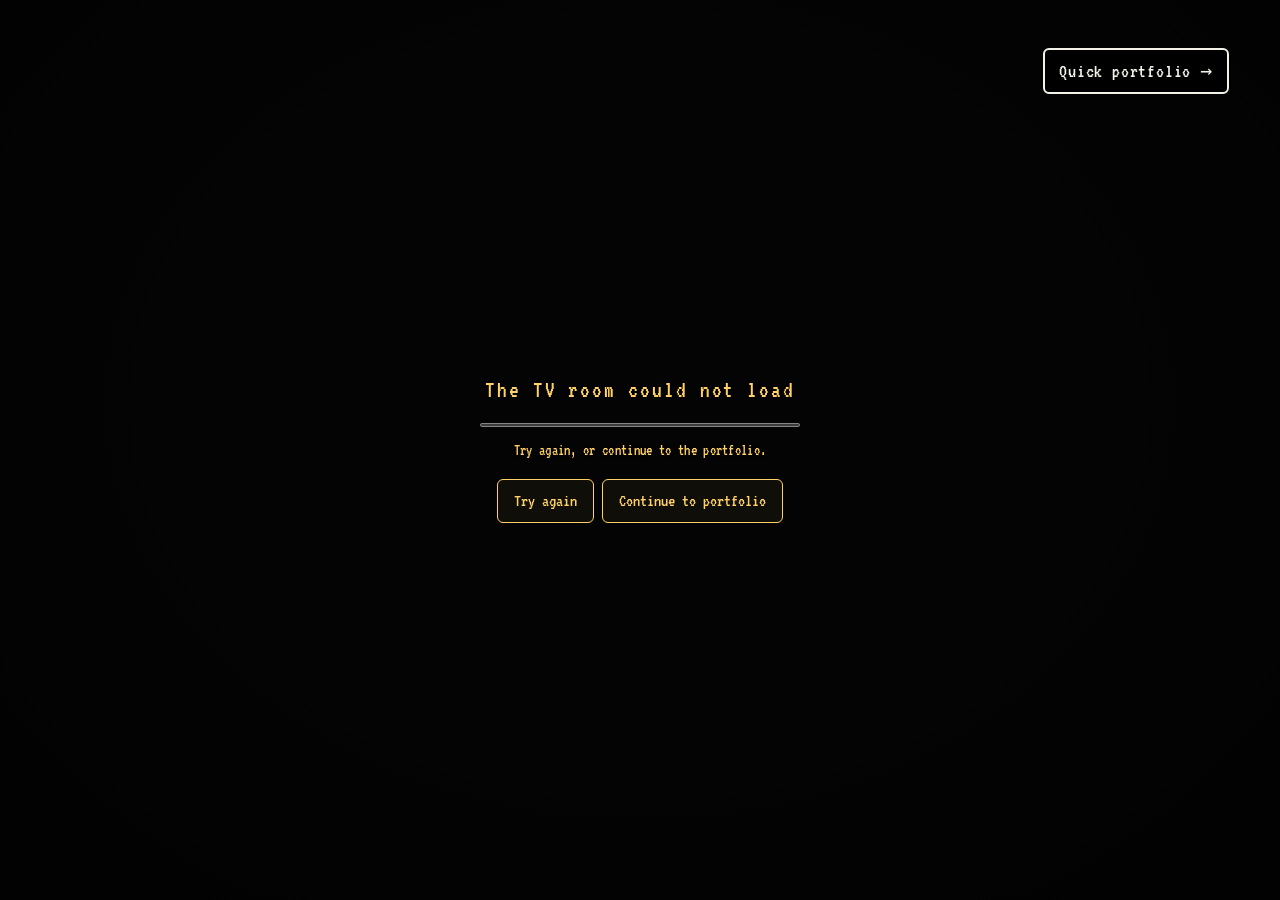
==== index.html @ 4952c3b1 "Add quick one-page portfolio, Schedule Manager AVP and CS Expo award - portfolio.html: a single scro" ====
<!doctype html>
<html lang="en">
<meta charset="utf-8">
<meta name="viewport" content="width=device-width,initial-scale=1,viewport-fit=cover">
<title>Cyrill Cajucom Portfolio</title>
<meta name="description" content="Cyrill Gerard P. Cajucom, an aspiring software and AI engineer and 4th-year BS Computer Science student at FEU Tech. AI agents, computer vision and hardware projects.">
<!-- Link previews. Some sites (LinkedIn, Facebook) only read og:image as a full https:// address, so it names the Vercel domain; change it if the domain changes. -->
<meta property="og:type" content="website">
<meta property="og:title" content="Cyrill Cajucom, aspiring software and AI engineer">
<meta property="og:description" content="Projects, experience, résumé and contact, inside a retro TV.">
<meta property="og:image" content="https://cajucomportfolio.vercel.app/photos/og.jpg">
<meta property="og:image:width" content="1200">
<meta property="og:image:height" content="630">
<meta name="twitter:card" content="summary_large_image">
<link rel="icon" href="data:image/svg+xml,%3Csvg xmlns='http://www.w3.org/2000/svg' viewBox='0 0 32 32'%3E%3Cpath d='M10 3l6 6 6-6' fill='none' stroke='%23000' stroke-width='2' stroke-linecap='round'/%3E%3Crect x='1.5' y='9' width='29' height='20' rx='4' fill='%23ffd23f' stroke='%23000' stroke-width='2'/%3E%3Crect x='4.5' y='12' width='18' height='14' rx='3.5' fill='%233fd0c9' stroke='%23000' stroke-width='1.5'/%3E%3Cpath d='M7 15q2-1.5 5-1.5' fill='none' stroke='%23fff' stroke-width='1.5' stroke-linecap='round' opacity='.8'/%3E%3Ccircle cx='26.5' cy='15' r='1.8'/%3E%3Ccircle cx='26.5' cy='21.5' r='1.8'/%3E%3C/svg%3E">
<meta name="claude:viewport-fit-sides" content="cover">
<link rel="preconnect" href="https://fonts.gstatic.com" crossorigin>
<link rel="stylesheet" href="https://fonts.googleapis.com/css2?family=Anton&family=Cinzel:wght@600;700&family=Kaushan+Script&family=Playfair+Display:ital,wght@0,400;0,500;1,500&family=JetBrains+Mono:wght@500;600&family=Poppins:wght@600;700&family=Righteous&family=Gaegu:wght@400;700&family=Instrument+Sans:wght@400;600&family=Lilita+One&family=VT323&display=swap">
<style>
/* Layout: a real-time 3D room you fly out of, then a full-screen CRT you pan around in. */
:root {
  color-scheme: dark;
  --ink: #0d0d0e;
  --paper: #f4f1e8;
  --yellow: #ffe600;
  --green: #1f8a3a;
  --amber: #ffd166;
  --display: Anton, Impact, "Arial Narrow", sans-serif;
  --body: "Instrument Sans", "Segoe UI", system-ui, sans-serif;
  --mono: VT323, Consolas, monospace;
}
html, body { height: 100%; overflow: hidden; overscroll-behavior: none; -webkit-text-size-adjust: 100%; }
body { margin: 0; background: #050404; color: var(--paper); font-family: var(--body); }
[hidden] { display: none !important; }
:focus-visible { outline: 3px solid var(--yellow); outline-offset: 3px; }
.sr-only { position: absolute; width: 1px; height: 1px; margin: -1px; padding: 0; overflow: hidden; clip-path: inset(50%); white-space: nowrap; border: 0; }

/* ---------- Room. Models and textures are CC0 from Poly Haven. ---------- */
#room { position: fixed; inset: 0; overflow: hidden; background: #050404; }
#room3d { position: absolute; inset: 0; width: 100%; height: 100%; display: block; }
.vignette { position: absolute; inset: 0; pointer-events: none; background: radial-gradient(ellipse at 50% 45%, transparent 45%, rgba(0,0,0,.6) 100%); }
.hint, .loading {
  position: absolute; left: 16px; right: 16px; margin: 0; text-align: center; pointer-events: none;
  font: 400 clamp(18px, 2vw, 24px)/1.15 var(--mono); letter-spacing: .08em; color: var(--amber); text-shadow: 0 1px 3px #000;
}
.hint { bottom: calc(14px + env(safe-area-inset-bottom, 0px)); transition: opacity .4s; }
.loading { top: 50%; }
.loading { left: 50%; right: auto; width: min(320px, calc(100% - 48px)); transform: translate(-50%, -50%); }
.loading p { margin: 0 0 16px; }
.loading progress { display: block; width: 100%; height: 8px; accent-color: var(--amber); }
.loading small { display: block; margin: 12px 0 20px; font-size: 16px; letter-spacing: .02em; }
.loading button { pointer-events: auto; min-height: 44px; padding: 10px 16px; border: 1px solid var(--amber); border-radius: 6px; color: var(--amber); background: #100e09; font: 18px var(--mono); cursor: pointer; }
.loading [data-retry] { margin-right: 8px; }
#room:not(.ready) .hint { opacity: 0; }
#room.ready .loading { display: none; }
.zoom .hint, .zoom #tip { opacity: 0; }
#tip {
  position: fixed; z-index: 3; left: 0; top: 0; padding: 4px 8px; pointer-events: none; background: #000; color: var(--paper);
  font: 400 20px/1 var(--mono); letter-spacing: .04em; border-radius: 3px; white-space: nowrap;
}
/* The TV's controls live on the 3D dials. These real controls appear when reached by keyboard. */
#tv-controls { position: absolute; width: 1px; height: 1px; overflow: hidden; clip-path: inset(50%); }
#tv-controls:focus-within {
  width: auto; height: auto; overflow: visible; clip-path: none; left: 50%; bottom: 52px; transform: translateX(-50%);
  display: flex; flex-wrap: wrap; justify-content: center; gap: 14px; align-items: center; padding: 12px 16px; max-width: calc(100vw - 32px); box-sizing: border-box;
  background: #000; border: 2px solid var(--paper); border-radius: 8px; font: 400 20px/1 var(--mono);
}
#tv-controls button { font: inherit; padding: 8px 12px; color: var(--paper); background: #000; border: 2px solid var(--paper); border-radius: 6px; cursor: pointer; }
#tv-controls label { display: flex; gap: 8px; align-items: center; }

/* ---------- Inside the TV ---------- */
#crt { position: fixed; inset: 0; width: 100%; height: 100%; display: block; visibility: hidden; z-index: 1; touch-action: none; cursor: grab; }
#crt.full { visibility: visible; animation: fade-in .35s both; }
@keyframes fade-in { from { opacity: 0; } }
#ui { position: fixed; inset: 0; z-index: 10; pointer-events: none; }
body:not(.inside) #ui { display: none; }
#ui button, #ui a { pointer-events: auto; } /* the project links too, not just buttons */
.sticker { position: absolute; padding: 0; background: none; border: 0; cursor: pointer; filter: drop-shadow(0 6px 8px rgba(0,0,0,.6)); transition: transform .18s; }
.sticker svg { display: block; width: 100%; height: auto; }
#btn-about:hover { animation: wobble .5s ease-in-out; }
@keyframes wobble { 20% { transform: rotate(-11deg) scale(1.08); } 45% { transform: rotate(9deg) scale(1.08); } 70% { transform: rotate(-5deg) scale(1.04); } 100% { transform: none; } }
#btn-talk { transform: rotate(-13deg); }
#btn-talk:hover, #btn-talk:focus-visible { transform: rotate(-9deg) scale(1.04); }
#btn-talk svg { overflow: visible; }
.face-b { opacity: 0; }
#btn-about { width: clamp(64px, 7vw, 104px); left: calc(clamp(14px, 4vw, 64px) + env(safe-area-inset-left, 0px)); top: calc(clamp(14px, 4vw, 48px) + env(safe-area-inset-top, 0px)); }
#btn-talk { width: clamp(132px, 17vw, 260px); right: calc(clamp(8px, 3vw, 56px) + env(safe-area-inset-right, 0px)); bottom: calc(clamp(8px, 3vw, 40px) + env(safe-area-inset-bottom, 0px)); }
#back {
  position: absolute; top: calc(clamp(16px, 4vw, 48px) + env(safe-area-inset-top, 0px)); right: calc(clamp(16px, 4vw, 64px) + env(safe-area-inset-right, 0px));
  background: #000; color: var(--paper); border: 2px solid var(--paper); border-radius: 6px; padding: 11px 14px;
  font: 400 22px/1 var(--mono); letter-spacing: .04em; cursor: pointer;
}
#back:hover { background: var(--paper); color: #000; }
#skip-tour { position: absolute; z-index: 2; top: calc(clamp(16px, 4vw, 48px) + env(safe-area-inset-top, 0px)); right: calc(clamp(16px, 4vw, 64px) + env(safe-area-inset-right, 0px)); background: #000; color: var(--paper); border: 2px solid var(--paper); border-radius: 6px; padding: 11px 14px; font: 400 20px/1 var(--mono); letter-spacing: .04em; text-decoration: none; } #skip-tour:hover, #skip-tour:focus-visible { background: var(--paper); color: #000; } body.inside #skip-tour { display: none; } /* to portfolio.html, the one-page version */
#links { position: absolute; left: calc(clamp(16px, 4vw, 64px) + env(safe-area-inset-left, 0px)); top: calc(clamp(16px, 4vw, 48px) + env(safe-area-inset-top, 0px)); display: flex; flex-wrap: wrap; gap: 8px; max-width: calc(100% - 220px); }
#links[hidden] { display: none; }
#links a { background: rgba(27,60,99,.85); color: #f4ecd8; border: 1.5px solid #f4ecd8; border-radius: 99px; padding: 11px 18px; min-height: 44px; box-sizing: border-box; font: 400 16px/1.2 Righteous, "Segoe UI", sans-serif; white-space: nowrap; text-decoration: none; box-shadow: 0 0 18px rgba(63,193,176,.35); } /* in the Projects box's colours */
#links a:hover { background: #3fc1b0; color: #14284b; }
@media (max-width: 600px) { #links { max-width: calc(100% - 186px); gap: 6px; } #links a { padding: 11px 9px; font-size: 16px; } }
dialog .socials { display: flex; flex-wrap: wrap; gap: 8px; max-width: none; }
@media (max-width: 600px), (max-height: 480px) { #back { min-height: 44px; padding: 7px 11px; font-size: 18px; } } /* still a full finger target, but no bigger than the cards around it */
@media (max-height: 480px) { #back { top: calc(10px + env(safe-area-inset-top, 0px)); } } /* clears the top card on a sideways phone */
* { -webkit-tap-highlight-color: transparent; }
canvas { -webkit-touch-callout: none; -webkit-user-select: none; user-select: none; } /* a long press must not offer to save the picture */
.sticker, #back, #room3d { touch-action: manipulation; }

dialog {
  width: min(600px, calc(100vw - 32px)); max-height: calc(100dvh - 32px); box-sizing: border-box; padding: clamp(20px, 4vw, 32px); overflow: hidden auto;
  background: #14284b radial-gradient(circle at 85% 8%, #27527a, transparent 62%); color: #f4ecd8;
  border: 2px solid #f4ecd8; border-radius: 18px; box-shadow: 0 0 0 5px #14284b, 0 0 0 6px rgba(244,236,216,.55), 0 18px 60px rgba(5,12,30,.7);
}
dialog::backdrop { background: rgba(6,12,28,.8); }
#zoom { position: fixed; inset: 0; margin: auto; width: fit-content; height: fit-content; max-width: none; max-height: none; padding: 0; overflow: visible; background: none; border: 0; box-shadow: none; text-align: center; cursor: zoom-out; outline: none; } /* centred on the screen */
#zoom:focus, #zoom:focus-visible { outline: none; }
#zoom::backdrop { background: rgba(6,10,24,.86); backdrop-filter: blur(6px); }
#zoom img { display: block; max-width: min(92vw, 1400px); max-height: 82vh; border-radius: 14px; border: 3px solid #f4ecd8; box-shadow: 0 0 0 6px rgba(20,40,75,.6), 0 24px 70px rgba(0,0,0,.7); animation: zoom-in .38s cubic-bezier(.2,.9,.25,1.15) both; transform-origin: var(--from, 50% 50%); }
#zoom p { margin: 14px auto 0; max-width: none; font: 400 18px/1.3 Righteous, "Segoe UI", sans-serif; color: #f4ecd8; }
#zoom p:empty { display: none; }
#about p.credits, body:not(.in-works) #about p.credits { margin: 18px 0 0; font-size: 12px; opacity: .7; }
#zoom video { display: none; max-width: min(92vw, 1400px); max-height: 82vh; border-radius: 14px; border: 3px solid #f4ecd8; background: #000; box-shadow: 0 0 0 6px rgba(20,40,75,.6), 0 24px 70px rgba(0,0,0,.7); }
#zoom.film video { display: block; } #zoom.film img { display: none; }
#zoom img, #zoom video { margin-inline: auto; } /* blocks ignore text-align */
#zoom .zoom-count { display: block; margin-top: 6px; font: 400 15px/1 Righteous, "Segoe UI", sans-serif; color: rgba(244,236,216,.6); }
#zoom .zoom-nav { display: none; }
#zoom.many .zoom-nav { display: grid; place-items: center; position: fixed; top: 50%; width: 52px; height: 52px; margin-top: -26px; padding: 0 0 4px; border: 2px solid #f4ecd8; border-radius: 50%; background: rgba(20,40,75,.85); color: #f4ecd8; font: 400 34px/1 Righteous, "Segoe UI", sans-serif; cursor: pointer; }
#zoom.many .zoom-nav:hover { background: #f4ecd8; color: #14284b; }
#zoom.many .prev { left: max(10px, 2vw); } #zoom.many .next { right: max(10px, 2vw); }
@keyframes zoom-in { from { transform: scale(.25); opacity: 0; } }
dialog .tape { margin: 0 0 16px; font: 400 clamp(38px, 7vw, 56px)/1.1 "Kaushan Script", Righteous, cursive; color: #ff8a5c; text-shadow: 2px 3px 0 #0b1730; transform: rotate(-1.5deg); transform-origin: left center; overflow-wrap: anywhere; }
dialog p { margin: 0 0 14px; max-width: 58ch; font: 600 15px/1.6 Poppins, "Segoe UI", sans-serif; color: #f4ecd8; }
dialog .address { font: 400 clamp(19px, 4.6vw, 26px)/1.2 Righteous, "Segoe UI", sans-serif; user-select: all; overflow-wrap: anywhere; color: #3fc1b0; }
dialog .topics { display: flex; flex-wrap: wrap; gap: 8px; margin: 0 0 6px; padding: 0; list-style: none; }
dialog .topics li { padding: 5px 13px; border-radius: 99px; background: #3fc1b0; color: #0b2e2a; font: 400 14px/1.2 Righteous, "Segoe UI", sans-serif; }
.keys { display: grid; grid-template-columns: repeat(auto-fit, minmax(170px, 1fr)); gap: 14px 22px; margin: 20px 0 0; }
.no-keys .keys { display: none; }
.keys div { min-width: 0; }
.keys dt { font: 400 17px/1.15 Righteous, "Segoe UI", sans-serif; color: #3fc1b0; }
.keys dd { margin: 3px 0 0; font: 600 13px/1.4 Poppins, "Segoe UI", sans-serif; color: #f4ecd8; }
dialog .row { display: flex; flex-wrap: wrap; gap: 10px; margin-top: 22px; }
dialog button, dialog .socials a { display: inline-flex; align-items: center; min-height: 44px; box-sizing: border-box; padding: 9px 18px; border: 1.5px solid #f4ecd8; border-radius: 99px; background: #1b3c63; color: #f4ecd8; font: 400 15px/1 Righteous, "Segoe UI", sans-serif; text-decoration: none; cursor: pointer; }
dialog button:hover, dialog .socials a:hover { background: #27527a; }
dialog button:not(.ghost) { background: #3fc1b0; color: #14284b; }
dialog button:not(.ghost):hover { background: #62d8c8; }
dialog :focus-visible { outline-color: #ff8a5c; }
body:not(.in-works) dialog:not(#zoom):not(#guide):not(#leave):not(#phone-reader):not(#phone-jump) { background: #0d0d0e; color: var(--paper); border: 2px solid var(--paper); border-radius: 8px; box-shadow: 6px 7px 0 rgba(0,0,0,.6), 0 18px 60px rgba(0,0,0,.7); }
body:not(.in-works) dialog:not(#zoom):not(#guide):not(#leave):not(#phone-reader):not(#phone-jump)::backdrop { background: rgba(0,0,0,.72); }
body:not(.in-works) dialog .tape { display: inline-block; margin: 4px 0 18px; padding: 6px 16px 8px; font: 400 clamp(26px, 5vw, 40px)/1.05 var(--lettering, "Lilita One"), Impact, sans-serif; text-transform: uppercase; color: #000; text-shadow: none; background: var(--yellow); border: 3px solid #000; border-radius: 8px; box-shadow: 4px 5px 0 rgba(0,0,0,.6); transform: rotate(-2deg); }
body:not(.in-works) dialog:not(#zoom):not(#leave):not(#phone-reader):not(#phone-jump) p { font: 500 15px/1.6 var(--body); color: var(--paper); }
body:not(.in-works) dialog .address { font: 400 clamp(24px, 5vw, 32px)/1.1 var(--mono); color: var(--yellow); letter-spacing: .02em; }
body:not(.in-works) dialog .topics li { background: var(--yellow); color: #000; font: 400 19px/1 var(--mono); border-radius: 4px; padding: 5px 10px; }
body:not(.in-works) .keys dt { font: 400 21px/1 var(--mono); color: var(--yellow); }
body:not(.in-works) .keys dd { font: 500 13px/1.45 var(--body); color: var(--paper); }
body:not(.in-works) dialog:not(#guide):not(#zoom):not(#leave):not(#phone-reader):not(#phone-jump) button, body:not(.in-works) dialog .socials a { border: 2px solid var(--paper); border-radius: 6px; background: #000; color: var(--paper); font: 400 20px/1 var(--mono); letter-spacing: .03em; }
body:not(.in-works) dialog:not(#guide):not(#zoom):not(#leave):not(#phone-reader):not(#phone-jump) button:hover, body:not(.in-works) dialog .socials a:hover { background: var(--paper); color: #000; }
body:not(.in-works) dialog:not(#guide):not(#zoom):not(#leave):not(#phone-reader):not(#phone-jump) button:not(.ghost) { background: var(--yellow); border-color: var(--yellow); color: #000; }
body:not(.in-works) dialog:not(#guide):not(#zoom):not(#leave):not(#phone-reader):not(#phone-jump) button:not(.ghost):hover { background: #fff36b; }
body:not(.in-works) dialog :focus-visible { outline-color: var(--yellow); }

@media (prefers-reduced-motion: reduce) {
  *, *::before, *::after { animation: none !important; transition: none !important; }
}
@media (pointer: coarse) and (max-width: 900px), (max-width: 600px) {
  #back { top: calc(10px + env(safe-area-inset-top, 0px)); right: calc(12px + env(safe-area-inset-right, 0px)); max-width: calc(100vw - 124px); min-height: 44px; }
  #links { max-width: calc(100% - 40px); }
}
</style>

<div id="room">
  <h1 class="sr-only">Cyrill Cajucom, portfolio</h1>
  <a id="skip-tour" href="portfolio.html">Quick portfolio →</a>
  <canvas id="room3d" aria-hidden="true"></canvas>
  <div class="vignette"></div>
  <div class="loading" role="status" aria-live="polite">
    <p id="load-title">Warming up the tube...</p>
    <progress id="load-progress" max="100" value="0" aria-label="Loading the TV room"></progress>
    <small id="load-detail">Getting the room ready · 0%</small>
    <button type="button" data-retry hidden>Try again</button><button id="load-skip" type="button" disabled>Continue to portfolio</button>
  </div>
  <p class="hint">Click the screen to go inside. The dials work too.</p>
  <div id="tv-controls">
    <button id="screen" type="button">Go inside the TV</button>
    <button id="power" type="button" aria-pressed="true">Power</button>
    <label>Volume <input id="vol" type="range" min="0" max="100" value="60"></label>
    <label>Channel <input id="chan" type="range" min="1" max="4" step="1" value="1"></label>
  </div>
  <div id="tip" hidden></div>
</div>
<canvas id="crt" aria-hidden="true"></canvas>

<div id="ui">
  <button id="btn-about" class="sticker" type="button" aria-label="Help and about">
    <svg viewBox="0 0 120 92" aria-hidden="true">
      <defs><g id="lemon-shape"><ellipse cx="60" cy="46" rx="33" ry="27"/><rect x="19" y="38" width="82" height="16" rx="8"/></g></defs>
      <use href="#lemon-shape" fill="#ffe600" stroke="#ffe600" stroke-width="24"/>
      <use href="#lemon-shape" fill="#000" stroke="#000" stroke-width="8"/>
      <use href="#lemon-shape" fill="#ffe600"/>
      <text x="60" y="61" text-anchor="middle" font-family="Lilita One, Impact, sans-serif" font-size="38" fill="#000" transform="rotate(10 60 46)">?</text>
    </svg>
  </button>
  <button id="btn-talk" class="sticker" type="button" aria-label="Open to work. Say hello">
    <svg viewBox="0 0 300 200" aria-hidden="true">
      <defs>
        <polygon id="sticker-shape" points="150,36 270,100 150,164 30,100" stroke-linejoin="round"/>
        <clipPath id="sticker-body"><polygon id="sticker-body-area"/></clipPath>
        <clipPath id="sticker-flap"><polygon id="sticker-flap-area"/></clipPath>
        <linearGradient id="sticker-back" gradientUnits="userSpaceOnUse">
          <stop offset="0" stop-color="#9c9c95"/><stop offset=".3" stop-color="#ffffff"/><stop offset=".75" stop-color="#ecece6"/><stop offset="1" stop-color="#c9c9c2"/>
        </linearGradient>
      </defs>
      <g clip-path="url(#sticker-body)">
        <use href="#sticker-shape" fill="#1f8a3a" stroke="#1f8a3a" stroke-width="34"/>
        <use href="#sticker-shape" fill="none" stroke="#ffe600" stroke-width="15"/>
        <use href="#sticker-shape" fill="#1f8a3a" stroke="#1f8a3a" stroke-width="9"/>
        <g class="face-a" text-anchor="middle" fill="#ffe600">
          <text x="150" y="92" font-family="Lilita One, Impact, sans-serif" font-size="36">OPEN</text>
          <text x="150" y="124" font-family="Lilita One, Impact, sans-serif" font-size="36">TO WORK</text>
          <text x="150" y="145" font-family="Instrument Sans, Segoe UI, sans-serif" font-weight="600" font-size="14">Let's talk</text>
        </g>
        <g class="face-b" text-anchor="middle" fill="#ffe600">
          <text x="162" y="92" font-family="Lilita One, Impact, sans-serif" font-size="36">SAY</text>
          <text x="162" y="124" font-family="Lilita One, Impact, sans-serif" font-size="36">HELLO</text>
          <text x="160" y="143" font-family="Instrument Sans, Segoe UI, sans-serif" font-weight="600" font-size="13">Contact me</text>
        </g>
      </g>
      <g style="filter: drop-shadow(3px 5px 4px rgba(0,0,0,.55))">
        <g id="sticker-fold">
          <g clip-path="url(#sticker-flap)"><use href="#sticker-shape" fill="url(#sticker-back)" stroke="url(#sticker-back)" stroke-width="34"/></g>
        </g>
      </g>
    </svg>
  </button>
  <button id="back" type="button">&#9167; Back to room</button>
  <div id="links" hidden></div>
  <nav class="sr-only" aria-label="Projects" id="project-nav"></nav>
  <div class="sr-only" id="live" aria-live="polite"></div>
</div>

<dialog id="zoom" aria-label="Picture"><img alt=""><video controls playsinline preload="none"></video><p></p><span class="zoom-count"></span><button class="zoom-nav prev" type="button" aria-label="Previous picture">‹</button><button class="zoom-nav next" type="button" aria-label="Next picture">›</button></dialog>
<dialog id="about" aria-labelledby="about-title">
  <h2 id="about-title" class="tape">Cyrill Gerard P. Cajucom</h2>
  <p>Aspiring software and AI engineer from San Miguel, Bulacan, now based in Manila. I build my own tools solo, from orchestrating AI coding agents to computer vision on the desk. On my thesis, Wake&amp;Brake, I was the project manager and main researcher, and wrote the Arduino alert code. I'm a 4th-year BS Computer Science student at FEU Tech, specializing in software engineering, and I'm looking for a 520-hour or 1,040-hour internship.</p>
  <ul class="topics" aria-label="What I work with"><li>AI</li><li>Orchestration</li><li>Computer Vision</li><li>Full-stack</li><li>Hardware</li></ul>
  <dl class="keys">
    <div><dt>Click</dt><dd>Look closer, click again to open</dd></div>
    <div><dt>Wheel</dt><dd>Zoom in on the screen nearest your mouse</dd></div>
    <div><dt>Mouse</dt><dd>Look around the room</dd></div>
    <div><dt>Drag</dt><dd>Tug the board</dd></div>
    <div><dt>Arrows</dt><dd>Step to the next screen or story</dd></div>
    <div><dt>Enter or space</dt><dd>Look closer, then open</dd></div>
    <div><dt>Esc</dt><dd>Back</dd></div>
    <div><dt>Home</dt><dd>Back to the whole board</dd></div>
    <div><dt>R</dt><dd>Random project</dd></div>
    <div><dt>?</dt><dd>This page</dd></div>
  </dl>
  <p class="credits">Voice-overs in the project demos made with ElevenLabs.</p>
  <div class="row"><button type="button" data-close>Close</button></div>
</dialog>
<dialog id="contact" aria-labelledby="contact-title">
  <h2 id="contact-title" class="tape">Say hello</h2>
  <p>Open to work, and looking for a 520-hour or 1,040-hour internship.</p>
  <p class="address" id="address">cyrillgerardc@gmail.com</p>
  <p class="socials"><a href="https://www.linkedin.com/in/cyrillcajucom/" target="_blank" rel="noopener">LinkedIn</a><a href="https://github.com/cyrillcajucom" target="_blank" rel="noopener">GitHub</a><a href="https://www.facebook.com/cyrillgerardcajucom10" target="_blank" rel="noopener">Facebook</a><a href="https://discord.com/users/700210477288128593" target="_blank" rel="noopener">Discord</a><a href="https://mail.google.com/mail/?view=cm&amp;fs=1&amp;to=cyrillgerardc@gmail.com" target="_blank" rel="noopener">Gmail</a></p>
  <div class="row"><button type="button" id="copy">Copy address</button><button type="button" class="ghost" data-close>Close</button></div>
</dialog>
<dialog id="leave" data-look="resume" aria-labelledby="leave-title">
  <h2 id="leave-title">Leave the résumé?</h2>
  <p id="leave-text"></p>
  <div class="row"><button type="button" class="ghost" data-close>Stay here</button><button type="button" id="leave-go">Take me there</button></div>
</dialog>

<script src="vendor/three-r147/three.min.js"></script>
<script src="vendor/three-r147/GLTFLoader.js"></script>
<script src="vendor/three-r147/RoomEnvironment.js"></script>
<script src="vendor/three-r147/BufferGeometryUtils.js"></script>
<script>
const $ = s => document.querySelector(s);
const reduced = matchMedia('(prefers-reduced-motion: reduce)').matches;
const DIVE_MS = reduced ? 0 : 1800;
const DISPLAY = 'Anton, Impact, sans-serif', LETTERING = '"Lilita One", Impact, sans-serif', BODY = '"Instrument Sans", "Segoe UI", sans-serif', MONO = 'VT323, Consolas, monospace';
const COARSE = matchMedia('(pointer: coarse)').matches;
const room = $('#room'), crt = $('#crt'), tip = $('#tip');
const vol = $('#vol'), chan = $('#chan'), powerBtn = $('#power'), backBtn = $('#back'), live = $('#live'), linksBox = $('#links');

/* ---------- Placeholder project art. Swap each draw() for a real image later. ---------- */
const text = (g, s, x, y, size, font = DISPLAY, color = '#fff', align = 'center') => {
  g.font = `${size}px ${font}`; g.fillStyle = color; g.textAlign = align; g.textBaseline = 'middle'; g.fillText(s, x, y);
};
const box = (g, x, y, w, h, r, color) => { g.fillStyle = color; g.beginPath(); g.roundRect(x, y, w, h, r); g.fill(); };
const circle = (g, x, y, r, color) => { g.fillStyle = color; g.beginPath(); g.arc(x, y, r, 0, 7); g.fill(); };
function phone(g, x, y, w, h, bg, fg) {
  box(g, x, y, w, h, w * .12, bg);
  box(g, x + w * .12, y + h * .08, w * .4, h * .04, 3, fg);
  for (let i = 0; i < 5; i++) { box(g, x + w * .12, y + h * (.2 + i * .15), w * .76, h * .1, 4, fg); }
}
/* ---------- Pixel-art cards: each one is painted on a tiny grid, then blown up with hard edges ---------- */
const BAYER = [0, 8, 2, 10, 12, 4, 14, 6, 3, 11, 1, 9, 15, 7, 13, 5]; // 4x4 ordered dither, for gradients made of whole pixels
function pixelPainter(x) {
  const p = {
    px(a, b, c) { x.fillStyle = c; x.fillRect(a, b, 1, 1); },
    rect(a, b, w, h, c) { x.fillStyle = c; x.fillRect(a, b, w, h); },
    fill(test, c, x0 = 0, y0 = 0, x1 = x.canvas.width, y1 = x.canvas.height) { x.fillStyle = c; for (let b = Math.max(0, y0); b < y1; b++) for (let a = Math.max(0, x0); a < x1; a++) if (test(a + .5, b + .5)) x.fillRect(a, b, 1, 1); },
    disc(cx, cy, r, c) { p.fill((a, b) => (a - cx) ** 2 + (b - cy) ** 2 <= r * r, c, Math.floor(cx - r), Math.floor(cy - r), Math.ceil(cx + r), Math.ceil(cy + r)); },
    oval(cx, cy, rx, ry, c) { p.fill((a, b) => ((a - cx) / rx) ** 2 + ((b - cy) / ry) ** 2 <= 1, c, Math.floor(cx - rx), Math.floor(cy - ry), Math.ceil(cx + rx), Math.ceil(cy + ry)); },
    line(a0, b0, a1, b1, c, t = 1) { const n = Math.max(Math.abs(a1 - a0), Math.abs(b1 - b0)) * 2 || 1; for (let i = 0; i <= n; i++) p.rect(Math.round(a0 + (a1 - a0) * i / n - (t - 1) / 2), Math.round(b0 + (b1 - b0) * i / n - (t - 1) / 2), t, t, c); },
    bands(colors, y0, y1, x0 = 0, x1 = x.canvas.width) { // top-to-bottom gradient through colors, dithered
      for (let b = y0; b < y1; b++) {
        const t = (b - y0) / Math.max(1, y1 - y0 - 1) * (colors.length - 1), i = Math.min(colors.length - 2, Math.floor(t)), f = t - i;
        for (let a = x0; a < x1; a++) p.px(a, b, BAYER[(b % 4) * 4 + a % 4] / 16 < f ? colors[i + 1] : colors[i]);
      }
    },
    glow(cx, cy, r, c, strength = .6) { p.fill((a, b) => { const d = Math.hypot(a - cx, b - cy) / r; return d < 1 && BAYER[(Math.floor(b) % 4) * 4 + Math.floor(a) % 4] / 16 < (1 - d) * strength; }, c, Math.floor(cx - r), Math.floor(cy - r), Math.ceil(cx + r), Math.ceil(cy + r)); }, // dithered light
    capsule(a0, b0, a1, b1, r, c) { // a rounded limb from one point to another, at any angle
      const dx = a1 - a0, dy = b1 - b0, l2 = dx * dx + dy * dy || 1;
      p.fill((a, b) => { const t = Math.max(0, Math.min(1, ((a - a0) * dx + (b - b0) * dy) / l2)); return (a - a0 - t * dx) ** 2 + (b - b0 - t * dy) ** 2 <= r * r; }, c, Math.floor(Math.min(a0, a1) - r), Math.floor(Math.min(b0, b1) - r), Math.ceil(Math.max(a0, a1) + r), Math.ceil(Math.max(b0, b1) + r));
    },
    // Shapes drawn twice: grown by a pixel in the outline colour, then filled. parts: ['r', x, y, w, h], ['d', cx, cy, r], ['o', cx, cy, rx, ry] or ['c', x0, y0, x1, y1, r].
    shape(parts, c, outline) {
      const draw = (grow, col) => parts.forEach(([k, a, b, w, h, r]) => k === 'r' ? p.rect(a - grow, b - grow, w + grow * 2, h + grow * 2, col) : k === 'd' ? p.disc(a, b, w + grow, col) : k === 'o' ? p.oval(a, b, w + grow, h + grow, col) : p.capsule(a, b, w, h, r + grow, col));
      if (outline) draw(1, outline); draw(0, c);
    },
    poly(pts, c) { // any flat shape, by its corners
      const xs = pts.map(q => q[0]), ys = pts.map(q => q[1]);
      p.fill((a, b) => { let inside = false; for (let i = 0, j = pts.length - 1; i < pts.length; j = i++) { const [xi, yi] = pts[i], [xj, yj] = pts[j]; if ((yi > b) !== (yj > b) && a < (xj - xi) * (b - yi) / (yj - yi) + xi) inside = !inside; } return inside; }, c, Math.floor(Math.min(...xs)), Math.floor(Math.min(...ys)), Math.ceil(Math.max(...xs)), Math.ceil(Math.max(...ys)));
    },
    sprite(rows, pal, a, b) { rows.forEach((row, j) => [...row].forEach((ch, i) => { if (pal[ch]) p.px(a + i, b + j, pal[ch]); })); },
    twinkle(a, b, c, big) { p.px(a, b, '#fffbe6'); for (const [dx, dy] of [[1, 0], [-1, 0], [0, 1], [0, -1]]) p.px(a + dx, b + dy, c); if (big) for (const [dx, dy] of [[2, 0], [-2, 0], [0, 2], [0, -2]]) p.px(a + dx, b + dy, c); },
  };
  return p;
}
const pixelCard = (gw, gh, title, paint, words) => {
  let pic = null;
  return (g, w, h) => {
    if (!pic) { pic = document.createElement('canvas'); pic.width = gw; pic.height = gh; paint(pixelPainter(pic.getContext('2d')), gw, gh); }
    g.imageSmoothingEnabled = false; g.drawImage(pic, 0, 0, w, h); g.imageSmoothingEnabled = true;
    if (title) pixelWords(g, title, w * .05, h * .93, Math.min(h * .24, w * .92 / (title.length * .5)), w / gw, 'left');
    if (words) words(g, w, h, w / gw);
  };
};
// The tube's pixel font with a dark outline and a drop shadow, both sized from the letters so small words stay sharp.
function pixelWords(g, s, x, y, size, u, align = 'center', ink = '#ffe600', dark = '#140a24') {
  const d = Math.max(1.5, size / 15);
  g.font = `${size}px ${MONO}`; g.textAlign = align; g.textBaseline = 'alphabetic'; g.fillStyle = dark;
  for (const [dx, dy] of [[-1, 0], [1, 0], [0, -1], [0, 1], [2, 2], [1, 2], [2, 1]]) g.fillText(s, x + dx * d, y + dy * d);
  g.fillStyle = ink; g.fillText(s, x, y);
}
// The middle card: Cyrill's pixel picture of the résumé's hold screen (landscape), set into the tall card on its own sky, the name above.
const posterCard = (src, words) => {
  const pic = new Image();
  pic.onload = () => { hero.bmp = hero.bigBmp = null; dirty = true; };
  pic.src = src;
  return (g, w, h) => {
    const sky = g.createLinearGradient(0, 0, 0, h); sky.addColorStop(0, '#b9cddb'); sky.addColorStop(.45, '#cfe0ea'); sky.addColorStop(1, '#e2eff3');
    g.fillStyle = sky; g.fillRect(0, 0, w, h);
    if (pic.naturalWidth) {
      const ph = w * pic.naturalHeight / pic.naturalWidth, y = h - ph - h * .04;
      g.drawImage(pic, 0, y, w, ph);
      const fade = g.createLinearGradient(0, y, 0, y + ph * .22); fade.addColorStop(0, '#c6d8e4'); fade.addColorStop(1, 'rgba(198,216,228,0)'); g.fillStyle = fade; g.fillRect(0, y, w, ph * .22); // its top melts into the sky above
      const foot = g.createLinearGradient(0, y + ph * .85, 0, y + ph); foot.addColorStop(0, 'rgba(226,239,243,0)'); foot.addColorStop(1, '#e2eff3'); g.fillStyle = foot; g.fillRect(0, y + ph * .85, w, h - y - ph * .85);
    }
    words(g, w, h);
  };
};
// Lumpy pixel cloud: a shade layer one pixel down, the body, then a lit rim on top.
const pixelCloud = (p, lumps, body, shade, lit) => {
  for (const [x, y, r] of lumps) p.disc(x, y + 1.2, r, shade);
  for (const [x, y, r] of lumps) p.disc(x, y, r, body);
  for (const [x, y, r] of lumps) p.disc(x - r * .25, y - r * .3, r * .55, lit);
};
// Where the closed book sits on its card: U runs across the cover from the spine, V down it from the top, T is its thickness.
const BOOK = { O: [10, 24], L: 32, D: 24, T: 6, U: [1, -.5], V: [1, .5] };
const bookAt = (du, dv, up) => [BOOK.O[0] + BOOK.U[0] * du + BOOK.V[0] * dv, BOOK.O[1] + BOOK.U[1] * du + BOOK.V[1] * dv - up];
const pixelArt = {
  works(p, w, h) { // a door in the sky at sunset, standing on the clouds
    const cx = 52.5;
    p.bands(['#1d0c45', '#3d1463', '#7a1f6e', '#c03a6a', '#ef6a56', '#ffa85c'], 0, h);
    for (const [x, y] of [[5, 4], [23, 3], [34, 8], [72, 9], [79, 3], [9, 17], [80, 20]]) p.px(x, y, '#fff2c0');
    p.twinkle(16, 10, '#ffe08a', true); p.twinkle(68, 5, '#ffe08a');
    p.disc(cx, 24, 17, '#ff9b5e'); p.disc(cx, 24, 14, '#ffc874'); p.disc(cx, 24, 11, '#ffe2a0'); // the sun behind it
    pixelCloud(p, [[6, 38, 5], [13, 36, 6], [21, 39, 4], [74, 39, 5], [80, 37, 6]], '#f6b6c4', '#c7708d', '#ffe3e8'); // far clouds
    const arch = (hw, top, c) => { const spring = top + hw * 1.1; p.fill((a, b) => b < 45 && b >= top && Math.abs(a - cx) <= hw && (b >= spring || ((a - cx) / hw) ** 2 + ((b - spring) / (hw * 1.1)) ** 2 <= 1), c); };
    arch(11, 9, '#2b145c'); arch(10, 10, '#e9b54a'); arch(8.6, 11.5, '#6a4bd0'); arch(7.4, 12.8, '#e9b54a'); arch(6.4, 14, '#fff1c4'); arch(5.6, 14.8, '#3a2391');
    p.rect(cx - .5, 16, 1, 29, '#22125e'); // where the leaves meet
    p.twinkle(cx - .5, 27, '#ffd463', true); p.px(cx - 3.5, 33, '#ffd463'); p.px(cx + 2.5, 33, '#ffd463'); // star and studs
    p.rect(cx - .5, 4, 1, 4, '#e9b54a'); p.px(cx - .5, 3, '#fff1c4'); // the spire
    p.rect(cx - 13.5, 45, 27, 2, '#e9b54a'); p.rect(cx - 15.5, 47, 31, 2, '#c58a2c'); p.rect(cx - 17.5, 49, 35, 1, '#8a5a24'); // steps
    pixelCloud(p, [[4, 54, 7], [14, 52, 6], [25, 55, 6], [38, 54, 5], [50, 55, 6], [62, 52, 7], [74, 54, 6], [84, 52, 6]], '#fff1f3', '#e49ab0', '#ffffff'); // the cloud bank it stands on
  },
  field(p, w, h) { // Hoshi riding a bike across a notebook page
    p.rect(0, 0, w, h, '#f4efe0');
    for (let y = 5; y < h; y += 5) p.rect(0, y, w, 1, '#b4c8ea'); // ruled lines
    p.rect(9, 0, 1, h, '#ee8f95'); // margin
    p.shape([['d', 74, 9, 5]], '#ffd23f', '#3a2b1a'); p.px(72, 8, '#3a2b1a'); p.px(76, 8, '#3a2b1a'); p.rect(73, 11, 3, 1, '#3a2b1a'); // a sun with a face
    p.shape([['d', 24, 10, 4], ['d', 30, 8, 5], ['d', 36, 10, 4], ['r', 22, 10, 16, 4]], '#ffffff', '#5a5a66'); p.px(28, 10, '#5a5a66'); p.px(32, 10, '#5a5a66'); // a cloud, smiling
    p.fill((a, b) => b > 34 + Math.sin(a / 9) * 2.2, '#7cc85a', 0, 28); p.fill((a, b) => b > 34 + Math.sin(a / 9) * 2.2 && b < 36 + Math.sin(a / 9) * 2.2, '#a9e27e', 0, 28); // the hill
    p.rect(0, 45, w, 3, '#e3a079'); for (let x = 2; x < w; x += 6) p.rect(x, 45, 1, 3, '#c97d5a'); // brick path
    for (const x of [14, 30, 60]) { p.px(x, 38, '#ff6f91'); p.px(x - 1, 39, '#ff6f91'); p.px(x + 1, 39, '#ff6f91'); p.px(x, 40, '#ff6f91'); p.px(x, 39, '#ffd23f'); p.rect(x, 41, 1, 3, '#3f8a3a'); } // flowers
    // The bike: two wheels, a blue frame, a basket.
    const back = [52, 39], front = [72, 39], line = '#2a2633';
    for (const [x, y] of [back, front]) { p.disc(x, y, 6, line); p.disc(x, y, 4.8, '#f4efe0'); p.disc(x, y, 1, line); p.line(x - 4, y, x + 4, y, '#b9b5c4'); p.line(x, y - 4, x, y + 4, '#b9b5c4'); }
    p.line(52, 39, 60, 39, '#3d6ee0', 2); p.line(60, 39, 69, 31, '#3d6ee0', 2); p.line(57, 31, 69, 31, '#3d6ee0', 2); p.line(57, 31, 52, 39, '#3d6ee0', 2); p.line(69, 31, 72, 39, '#3d6ee0', 2);
    p.line(69, 31, 70, 27, line); p.rect(68, 26, 4, 1, line); p.rect(55, 29, 5, 1, line); // handlebar, seat
    p.shape([['r', 71, 27, 7, 5]], '#c9894a', '#5a3a1e'); p.rect(72, 29, 5, 1, '#a86f38'); // basket
    // Hoshi: an orange round cat, stripes, big eyes, paws on the bars.
    const fur = '#f7a93b', dark = '#5a3216';
    p.shape([['o', 59, 24, 7, 6]], fur, dark); p.oval(60, 26, 4, 3.4, '#ffe3a8'); // body and belly
    p.line(53, 25, 48, 21, dark, 3); p.line(48, 21, 47, 16, dark, 3); p.line(53, 25, 48, 21, fur); p.line(48, 21, 47, 16, fur); // tail, curling up from the body
    const ear = (x, flip) => { p.fill((a, b) => b >= 11 && b <= 18 && Math.abs(a - x) <= (b - 11) * .62 + .5, dark); p.fill((a, b) => b >= 13 && b <= 18 && Math.abs(a - x) <= (b - 13) * .5, fur); p.px(x - .5, 16, '#ffb0a0'); };
    ear(61.5); ear(70.5);
    p.shape([['o', 66, 21, 7, 6]], fur, dark); // head, wider than tall like a flat-faced cat
    for (const x of [64, 66, 68]) p.rect(x, 15, 1, 2, '#d97f22'); p.rect(53, 21, 3, 1, '#d97f22'); p.rect(53, 24, 3, 1, '#d97f22'); // stripes
    for (const x of [61, 68]) { p.rect(x, 20, 4, 3, '#2a160a'); p.rect(x + 1, 21, 2, 1, '#f0a020'); p.px(x + 1, 20, '#ffffff'); p.rect(x, 18, 4, 1, dark); } // eyes, with a flat grumpy brow
    p.rect(65, 24, 2, 1, '#ff8fa0'); p.px(64, 25, dark); p.px(67, 25, dark); // nose and mouth
    p.shape([['r', 64, 27, 6, 2]], fur, dark); p.shape([['r', 55, 28, 3, 3]], fur, dark); // arm to the bars, foot on the pedal
    p.rect(40, 40, 7, 1, '#b4c8ea'); p.rect(42, 37, 5, 1, '#b4c8ea'); // speed lines
  },
  tome(p, w, h) { // the Experiences book itself, closed on a wooden table: maroon leather, a double gold border, a star in a ring, brass corners
    for (let y = 0; y < h; y++) p.rect(0, y, w, 1, ['#7a4a2a', '#83522f', '#76462a'][Math.floor(y / 8) % 3]); // planks
    for (let y = 7; y < h; y += 8) p.rect(0, y, w, 1, '#4a2a16');
    for (const [x, y, n] of [[6, 3, 7], [64, 2, 5], [72, 19, 8], [4, 21, 5], [76, 28, 4], [10, 35, 6], [70, 42, 7], [30, 51, 6], [66, 52, 4]]) p.rect(x, y, n, 1, '#9a6a42'); // grain
    const { O, L, D, T } = BOOK, at = bookAt;
    p.poly([at(0, 0, 0), at(0, L, 0), at(D, L, 0), at(D, 0, 0)].map(([x, y]) => [x + 3, y + 2]), '#5a341c'); // shadow on the table
    // The visible sides: the rounded spine along the front, the page ends at the right.
    p.poly([at(0, 0, 0), at(0, L, 0), at(0, L, T), at(0, 0, T)], '#2a1210'); p.poly([at(0, .6, .8), at(0, L - .6, .8), at(0, L - .6, T - .3), at(0, .6, T - .3)], '#5a2620');
    p.line(...at(0, .6, T - 1.4), ...at(0, L - .6, T - 1.4), '#7a3a30'); // light along the spine's curve
    for (const v of [4, 9, L - 9, L - 4]) p.line(...at(0, v, 1), ...at(0, v, T - .5), '#d9b25a'); // gold bands
    p.poly([at(0, L, 0), at(D, L, 0), at(D, L, T), at(0, L, T)], '#2a1210'); p.poly([at(1.2, L, 1), at(D - .8, L, 1), at(D - .8, L, T - 1), at(1.2, L, T - 1)], '#efe4c8');
    for (let k = 2; k < T - 1; k += 1.5) p.line(...at(1.2, L, k), ...at(D - .8, L, k), '#d8c8a2'); // page edges
    // The cover, painted in its own flat coordinates (du across from the spine, dv down from the top).
    p.poly([at(-.9, -.9, T), at(-.9, L + .9, T), at(D + .9, L + .9, T), at(D + .9, -.9, T)], '#2a1210');
    const det = BOOK.U[0] * BOOK.V[1] - BOOK.U[1] * BOOK.V[0];
    const cover = (test, c) => p.fill((a, b) => { const x = a - O[0], y = b - O[1] + T, du = (x * BOOK.V[1] - y * BOOK.V[0]) / det, dv = (BOOK.U[0] * y - BOOK.U[1] * x) / det; return du >= 0 && du <= D && dv >= 0 && dv <= L && test(du, dv); }, c, 0, 0, w, h);
    cover(() => true, '#552520');
    let seed = 11; const rnd = () => (seed = (seed * 16807) % 2147483647) / 2147483647, spots = Array.from({ length: 70 }, () => [rnd() * D, rnd() * L, rnd() > .5]);
    for (const [u, v, light] of spots) cover((du, dv) => Math.abs(du - u) < .9 && Math.abs(dv - v) < .9, light ? '#61302a' : '#4a1f1b'); // worn leather
    const band = (inset, width) => (du, dv) => { const e = Math.min(du, dv, D - du, L - dv); return e >= inset && e < inset + width; };
    cover(band(1.3, 1.6), '#d9b25a'); cover(band(4, 1.1), '#c9a04a'); // double gold border
    const cu = D / 2, cv = L * .58;
    cover((du, dv) => { const r = Math.hypot(du - cu, dv - cv); return r >= 4.8 && r < 6.4; }, '#d9b25a'); // the ring
    cover((du, dv) => { const r = Math.hypot(du - cu, dv - cv), t = Math.atan2(dv - cv, du - cu), c = Math.abs(Math.cos(4 * t)); return r < 4.4 * (.34 + .66 * c ** 2); }, '#e9c46a'); // eight-pointed star
    cover((du, dv) => Math.hypot(du - cu, dv - cv) < 1.1, '#552520');
    for (const [u, v] of [[D, L], [D, 0]]) cover((du, dv) => Math.abs(du - u) < 2.4 && Math.abs(dv - v) < 2.4 && Math.abs(du - u) + Math.abs(dv - v) < 3.6, '#c99a40'); // brass corners
    p.poly([at(1, L - .5, 1), at(3, L - .5, 1), at(3, L + 5, -4), at(2, L + 4, -3.4), at(1, L + 5, -4)], '#d8262a'); // ribbon hanging out the bottom
    p.twinkle(70, 8, '#ffe08a'); p.twinkle(8, 10, '#ffe08a', true); // a little magic about it
  },
};
const COPY = 'Placeholder case study. Replace this with the problem, what you did, and what changed because of it.';
// focus says where to look when a photo is cropped to fit: 0 is its top, 1 its bottom.
const photoStory = (name, src, focus = .5) => {
  const pic = new Image();
  pic.onload = () => { stories.bmp = stories.bigBmp = null; STORIES.forEach(n => { n.bmp = null; }); dirty = true; };
  pic.src = src;
  return { name, draw(g, w, h) {
    g.fillStyle = '#14284b'; g.fillRect(0, 0, w, h);
    if (!pic.naturalWidth) return;
    const k = Math.max(w / pic.naturalWidth, h / pic.naturalHeight), dw = pic.naturalWidth * k, dh = pic.naturalHeight * k;
    g.drawImage(pic, (w - dw) / 2, (h - dh) * focus, dw, dh);
  } };
};
const STORIES = [photoStory('Cyrill', 'photos/me-jacket.jpg', .2), photoStory('Up in the mountains', 'photos/me-view.jpg', .55), photoStory('Sunset', 'photos/sunset.jpg', .64),photoStory('La Union at night', 'photos/moon.jpg', .28), photoStory('Baguio', 'photos/garden.jpg', .55), photoStory('La Union', 'photos/hut.jpg', .55), photoStory('Shiro', 'photos/tabby-chin.jpg', .2), photoStory('Hoshi', 'photos/hoshi-sleep.jpg', .2)];
// wide and tall place each card on the one page as [x, y, scale], for landscape and portrait screens.
const hero = { hero: true, t: 'Résumé', c: 'Hello', theme: 'ascii', sub: "Who I am, what I've built, where I've worked. Hold to connect.", w: 430, h: 500, depth: 1, wide: [0, -10, 1.25], tall: [0, -340, 1.15], draw: posterCard('photos/cards/hands.webp', (g, w, h) => { pixelWords(g, 'CYRILL', w / 2, h * .17, h * .15, 1); pixelWords(g, 'ASPIRING SOFTWARE / AI ENGINEER', w / 2, h * .26, h * .045, 1, 'center', '#ffffff'); }) };
const stories = { stories: true, t: 'Stories', c: 'Stories', theme: 'pop', w: 340, h: 225, depth: .9, wide: [520, 152, 1.335], tall: [197, 362, 1.1], draw: STORIES[0].draw };
const projects = [
  { t: 'Projects', c: "What I've built", sub: "Everything I've made", theme: 'clouds', portal: true, w: 340, h: 225, depth: 1.15, wide: [-520, -172, 1.335], tall: [-197, 92, 1.1], draw: pixelCard(85, 56, 'PROJECTS', pixelArt.works) },
  { t: 'Personal', c: 'Life outside work', sub: "Everything that isn't a project", theme: 'paper', notebook: true, w: 340, h: 225, depth: 1.15, wide: [520, -172, 1.335], tall: [197, 92, 1.1], draw: pixelCard(85, 56, 'PERSONAL', pixelArt.field) },
  { t: 'Experiences', c: 'Work, school, awards', theme: 'wood', sub: 'Experience, certifications, awards, education, skills', tome: true, copy: 'Experience, education, certifications, awards and skills.', w: 340, h: 225, depth: .9, wide: [-520, 152, 1.335], tall: [-197, 362, 1.1], draw: pixelCard(85, 56, 'EXPERIENCES', pixelArt.tome, (g, w, h, u) => { // the cover's title, set into its slant like the real book
    const [x, y] = bookAt(BOOK.D / 2, BOOK.L * .2, BOOK.T), k = u;
    g.save(); g.setTransform(g.getTransform().multiply(new DOMMatrix([BOOK.U[0] * k, BOOK.U[1] * k, BOOK.V[0] * k, BOOK.V[1] * k, x * u, y * u])));
    g.font = '700 1.9px Cinzel, Georgia, serif'; g.textAlign = 'center'; g.textBaseline = 'middle'; g.fillStyle = '#2a1210'; g.fillText('EXPERIENCES', .25, .3); g.fillStyle = '#e9c46a'; g.fillText('EXPERIENCES', 0, 0);
    g.restore();
  }) },
];
const items = [hero, stories, ...projects];
const TICKER = 'OPEN TO WORK. LOOKING FOR A 520-HOUR OR 1,040-HOUR INTERNSHIP.     ';
const PAGE = { wide: { w: 1640, h: 1040 }, tall: { w: 830, h: 1700 } }; // world size that must fit the screen, with room for the tube's curved edge

/* ---------- Scene state ---------- */
const S = 1.045, K = .055; // S and K must match the shader
const PULL = 70; // how far the board can be tugged before it stops giving, in world units
const elastic = v => Math.sign(v) * PULL * (1 - 1 / (Math.abs(v) / PULL + 1));
const STORY_MS = 4200;
const pan = { x: 0, y: 0 }, tug = { x: 0, y: 0 }, look = { x: 0, y: 0 }, lookTarget = { x: 0, y: 0 }, cam = { x: 0, y: 0 };
let vx = 0, vy = 0, glitch = 0, scan = 0, shaderVx = 0, shaderVy = 0;
// Camera: focus is the selected card, zoomGoal is where the wheel or a click wants it (0 whole board, 1 close up), zoomNow chases it.
let focus = null, zoomGoal = 0, zoomNow = 0, zoomK = 1, popAt = 0, storyIndex = 0, storyAt = 0, tickerX = 0, wheelTimer = 0;
let gate = null, gateWorld = null; // box 1's gate lives in gate.js
let book = null; // box 2's notebook lives in notebook.js
// box 3's book lives in tome.js
let works = null; // box 1's page behind the door lives in works.js
let W = 0, H = 0, pr = 1, maxPr = 1, sc = 1, mode = 'room', view = null, drag = null, hover = null, focusCard = null, dirty = true, tvOn = true, channel = 1;

// Same warp as the fragment shader, so clicks land on what the curved screen shows.
function toScene(x, y) {
  const u = (x / W * 2 - 1) * S, v = (y / H * 2 - 1) * S;
  return [(u * (1 + K * v * v) + 1) / 2 * W, (v * (1 + K * u * u) + 1) / 2 * H];
}
function toClient(sx, sy) { let x = sx, y = sy; for (let i = 0; i < 6; i++) { const [a, b] = toScene(x, y); x += sx - a; y += sy - b; } return [x, y]; } // undoes the tube's bulge
// depth: cards shift by different amounts when the board moves
const place = c => [W / 2 + (c.x + (pan.x + look.x) * c.depth - cam.x) * sc * zoomK, H / 2 + (c.y + (pan.y + look.y) * c.depth - cam.y) * sc * zoomK];
const sizeOf = c => [c.w * c.s * sc * zoomK, c.h * c.s * sc * zoomK];
function hit(x, y) {
  const [sx, sy] = toScene(x, y);
  for (let i = items.length - 1; i >= 0; i--) {
    const c = items[i], [px, py] = place(c), [w, h] = sizeOf(c);
    if (focus && focus.theme && zoomGoal && c !== focus) continue; // its background hides the rest of the board
    if (Math.abs(sx - px) < w / 2 && Math.abs(sy - py) < h / 2) return c;
  }
  return null;
}
function nearest(x, y) {
  const [sx, sy] = toScene(x, y);
  let best = hero, bestD = Infinity;
  for (const c of items) { const [px, py] = place(c), d = Math.hypot(sx - px, sy - py); if (d < bestD) { bestD = d; best = c; } }
  return best;
}
const closeUpZoom = c => { // a tall screen leaves room below the card for the lettering, and a background needs room around the card
  const tall = W < H, fitH = tall ? .5 : c.theme ? .52 : .6, fitW = tall ? .88 : c.theme ? .42 : .72;
  return Math.max(1, Math.min(H * fitH / (c.h * c.s * sc), W * fitW / (c.w * c.s * sc)));
};
function setFocus(c) { // select a card: the camera flies to it and its lettering pops
  if (focus !== c) { popAt = 0; focus = c; if (c.stories) storyStage = 'stack'; }
  zoomGoal = 1;
  live.textContent = c.stories ? `Stories. ${STORIES[storyIndex].name}.` : `${c.t}, ${c.c}.`;
  syncBack();
}
function clearFocus() { zoomGoal = 0; popAt = 0; storyStage = 'stack'; live.textContent = ''; syncBack(); }
function stepStory(d, dx, dy) {
  if (focus === stories && zoomGoal && storyStage === 'stack' && d > 0 && !reduced) stackThrow(dx, dy);
  storyIndex = (storyIndex + d + STORIES.length) % STORIES.length; storyAt = performance.now(); stories.bmp = null; rowGoal += d * rowSize()[2];
  if (focus === stories) { popAt = 0; glitch = reduced ? 0 : .5; } // only a selected story gets the tear and a fresh pop; on the board it just changes
}
function stepFocus(d) {
  if (focus === stories && zoomGoal) { stepStory(d); return; }
  const i = focus ? items.indexOf(focus) : -1; setFocus(items[(i + d + items.length) % items.length]);
}
function syncBack() {
  if (mode !== 'inside') return;
  const inSection = view || gate || book || tome || resume || works || zoomGoal;
  const label = focus === stories && zoomGoal && storyStage === 'row' && !view && !gate && !book && !tome && !resume && !works ? '◀ Back to stack' : view && works ? '◀ Back to projects' : inSection ? '◀ Back to board' : '⏏ Back to room';
  if (backBtn.textContent !== label) backBtn.textContent = label;
  backBtn.hidden = noRoom && !inSection;
}

/* ---------- Scene drawing (2D canvas, then pushed through the CRT shader) ---------- */
const gl = crt.getContext('webgl', { antialias: false, alpha: false });
const sceneCanvas = gl ? document.createElement('canvas') : crt; // no WebGL: show the flat scene
const g = sceneCanvas.getContext('2d');
const dotTile = document.createElement('canvas'); dotTile.width = dotTile.height = 40;
{ const d = dotTile.getContext('2d'); d.fillStyle = 'rgba(255,255,255,.3)'; d.beginPath(); d.arc(20, 20, 1.8, 0, 7); d.fill(); } // clear enough to see, quiet enough not to fight the cards
const dots = g.createPattern(dotTile, 'repeat');

function bitmap(c, pw, ph, zoom = 1) {
  const b = document.createElement('canvas'); b.width = Math.ceil(pw * maxPr); b.height = Math.ceil(ph * maxPr);
  const x = b.getContext('2d'), s = pw / c.w, r = 14 * s;
  x.scale(maxPr, maxPr); x.beginPath(); x.roundRect(0, 0, pw, ph, r); x.clip();
  x.save(); x.translate(pw / 2, ph / 2); x.scale(zoom, zoom); x.translate(-pw / 2, -ph / 2); x.scale(s, s);
  c.draw(x, c.w, ph / s); x.restore();
  x.strokeStyle = 'rgba(255,255,255,.16)'; x.lineWidth = 2; x.stroke(); // keeps dark cards visible on the dark board
  return b;
}
// Cards redraw sharp at close-up size the first time they're selected.
function cardBitmap(c) {
  if (c.stories) c.draw = STORIES[storyIndex].draw;
  const big = c === focus && zoomK > 1.05, key = big ? 'bigBmp' : 'bmp', m = big ? closeUpZoom(c) : 1;
  if (c.stories && big && c.bigFor !== storyIndex) { c.bigBmp = null; c.bigFor = storyIndex; }
  return c[key] || (c[key] = bitmap(c, c.w * c.s * sc * m, c.h * c.s * sc * m));
}
function outlined(s, x, y, size, fill) {
  g.font = `${size}px ${LETTERING}`; g.textAlign = 'center'; g.textBaseline = 'middle'; g.lineJoin = 'round';
  g.lineWidth = size * .2; g.strokeStyle = '#000'; g.strokeText(s, x, y); g.fillStyle = fill; g.fillText(s, x, y);
}
function drawBurst(x, y, rx, ry, seed) { // a comic splash that re-draws its spikes, so it boils
  g.beginPath();
  for (let i = 0; i < 26; i++) {
    const a = i / 26 * Math.PI * 2, n = Math.abs(Math.sin((i + 1) * 12.9898 + seed * 4.1)), r = i % 2 ? .42 + n * .08 : .72 + n * .5;
    g.lineTo(x + Math.cos(a) * rx * r, y + Math.sin(a) * ry * r);
  }
  g.closePath(); g.fillStyle = '#fff'; g.fill();
}
const backOut = t => 1 + 2.7 * (t - 1) ** 3 + 1.7 * (t - 1) ** 2;
function drawLettering(s, y, now) {
  const t = reduced ? 9 : (now - popAt) / 1000, fit = Math.min(Math.max(30, H * (W < H ? .055 : .075)), W * .84 / (s.length * .5)), pop = reduced ? 1 : backOut(Math.min(1, t / .28));
  const burst = reduced ? 0 : t < .18 ? t / .18 * 1.08 : t < .95 ? 1 : Math.max(0, 1 - (t - .95) / .2);
  const width = s.length * fit * .5;
  if (burst > 0) drawBurst(W / 2, y, width * .92 * burst, fit * 2.1 * burst, Math.floor(t * 9));
  const shake = !reduced && t < .55 ? (1 - t / .55) * 5 : 0;
  outlined(s.toUpperCase(), W / 2 + (Math.random() - .5) * shake, y + (Math.random() - .5) * shake, fit * Math.max(.01, pop), '#ffe600');
}
function storyFrame(x, y, w, h, progress) { // rounded border with the story's progress running clockwise from the top
  const r = w * .08, l = x - w / 2, t = y - h / 2, length = 2 * (w + h) - 8 * r + 2 * Math.PI * r;
  const path = () => { g.beginPath(); g.moveTo(x, t); g.arcTo(l + w, t, l + w, t + h, r); g.arcTo(l + w, t + h, l, t + h, r); g.arcTo(l, t + h, l, t, r); g.arcTo(l, t, x, t, r); g.closePath(); };
  g.lineWidth = Math.max(2, w * .012); g.strokeStyle = 'rgba(255,255,255,.72)'; path(); g.stroke();
  g.strokeStyle = '#ffe600'; g.setLineDash([progress * length, length]); path(); g.stroke(); g.setLineDash([]);
}
// Moving film grain: one tile of noise, shifted to a new random spot about 24 times a second and laid over with 'overlay'.
let grainTile = null, grainAt = 0, grainOff = [0, 0];
function drawGrain(w, h, alpha) {
  if (!grainTile) {
    grainTile = document.createElement('canvas'); grainTile.width = grainTile.height = 256;
    const x = grainTile.getContext('2d'), img = x.createImageData(256, 256); let seed = 1013904223;
    const rnd = () => (seed = (seed * 1664525 + 1013904223) >>> 0) / 4294967296;
    for (let i = 0; i < img.data.length; i += 4) { const v = Math.max(0, Math.min(255, (.5 + (rnd() + rnd() - 1) * .95) * 255)); img.data[i] = img.data[i + 1] = img.data[i + 2] = v; img.data[i + 3] = 255; }
    x.putImageData(img, 0, 0);
  }
  const now = performance.now();
  if (!reduced && now - grainAt > 1000 / 24) { grainAt = now; grainOff = [Math.random() * 256, Math.random() * 256]; }
  g.save(); g.beginPath(); g.roundRect(-w / 2, -h / 2, w, h, w * .04); g.clip();
  g.globalCompositeOperation = 'overlay'; g.globalAlpha = alpha * (.24 + Math.random() * .05); // a touch of flicker
  const pat = g.createPattern(grainTile, 'repeat'); pat.setTransform(new DOMMatrix().translate(-grainOff[0], -grainOff[1]));
  g.fillStyle = pat; g.fillRect(-w / 2, -h / 2, w, h);
  g.globalCompositeOperation = 'source-over'; g.globalAlpha = alpha * .12; g.fillStyle = '#000'; for (let y = -h / 2; y < h / 2; y += 3) g.fillRect(-w / 2, y, w, 1); // faint scanlines
  g.restore();
}
function drawCard(c, now, alpha) {
  const [px, py] = place(c), [bw, bh] = sizeOf(c), grow = 1 + (c.k || 0) * .05, w = bw * grow, h = bh * grow, since = now - (c.shakeAt || -1e9);
  const shake = reduced || since > 420 ? 0 : (1 - since / 420); // the little shake when the mouse arrives
  g.save(); g.globalAlpha = alpha;
  g.translate(px + Math.sin(since * .09) * 3.5 * shake, py + Math.cos(since * .11) * 2 * shake); g.rotate(Math.sin(since * .06) * .03 * shake);
  if (c.theme === 'paper' && c.themeK) { g.globalAlpha = alpha * c.themeK; box(g, -w / 2 + 7, -h / 2 + 9, w, h, w * .04, 'rgba(30,40,60,.24)'); g.globalAlpha = alpha; } // a paper cutout's shadow
  g.drawImage(cardBitmap(c), -w / 2, -h / 2, w, h);
  if (c.stories && !(c === focus && zoomNow > .2)) drawGrain(w, h, alpha); // on the board the photos read like film; once opened they're clean
  if (c.stories) storyFrame(0, 0, w, h, reduced ? 1 : Math.min(1, (now - storyAt) / STORY_MS));
  if (c === focusCard) { g.strokeStyle = '#ffe600'; g.lineWidth = 4; g.strokeRect(-w / 2 - 6, -h / 2 - 6, w + 12, h + 12); }
  g.restore();
}
// A card's name on a yellow tag pinned across its top edge. Drawn after every card, so the card below can't cover it, and kept on screen.
function drawTag(name, sub, x, y, k, alpha = 1) {
  const size = Math.max(20, Math.min(40, H * .044, W * .07)), subSize = Math.round(size * .48), pop = reduced ? 1 : backOut(Math.min(1, k));
  g.font = `${size}px ${LETTERING}`; let tw = g.measureText(name.toUpperCase()).width;
  if (sub) { g.font = `600 ${subSize}px ${BODY}`; tw = Math.max(tw, g.measureText(sub).width); }
  const w = tw + size * 1.1, h = size * 1.3 + (sub ? subSize * 1.35 : 0), r = size * .32;
  x = Math.max(w / 2 + 10, Math.min(W - w / 2 - 10, x)); y = Math.max(h / 2 + 10, Math.min(H - h / 2 - 10, y));
  g.save(); g.globalAlpha = Math.min(1, k * 1.6) * alpha; g.translate(x, y); g.rotate(-.035); g.scale(pop, pop);
  box(g, -w / 2 + 4, -h / 2 + 6, w, h, r, 'rgba(0,0,0,.5)');
  box(g, -w / 2, -h / 2, w, h, r, '#ffe600'); g.lineWidth = 3; g.strokeStyle = '#000'; g.stroke();
  text(g, name.toUpperCase(), 0, -h / 2 + size * .7, size, LETTERING, '#000');
  if (sub) { g.font = `600 ${subSize}px ${BODY}`; g.fillStyle = '#2b2b2b'; g.fillText(sub, 0, h / 2 - subSize * .95); } // text() can't set a weight
  g.restore();
}
const tagName = c => c.hero ? 'Résumé' : c.t, tagSub = c => c.hero ? 'About me' : c.stories ? 'Photos' : c.c;
function drawTicker(alpha) {
  const size = Math.max(15, Math.min(30, H * .036, W * .046)), bh = size * 1.75, tall = W < H, stickerTop = tall ? $('#btn-talk').getBoundingClientRect().top : 0; // on a tall screen it runs full width, above the sticker
  const x = W * (tall ? .07 : .09), y = stickerTop ? toScene(W / 2, stickerTop - 4)[1] - bh : H * .925 - bh / 2, right = tall ? W * .93 : W - Math.max(150, Math.min(W * .19, 280)), bw = right - x;
  g.save(); g.globalAlpha = alpha;
  g.fillStyle = '#000'; g.fillRect(x, y, bw, bh);
  g.beginPath(); g.rect(x, y, bw, bh); g.clip();
  g.font = `${size}px ${DISPLAY}`; const tw = g.measureText(TICKER).width;
  for (let o = -(tickerX % tw); o < bw + tw; o += tw) text(g, TICKER, x + o + size * 3.2, y + bh / 2 + 1, size, DISPLAY, '#fff', 'left');
  g.restore();
  g.globalAlpha = alpha; g.fillStyle = '#ffe600'; g.fillRect(x - 4, y - 3, size * 2.9, bh + 6);
  text(g, 'NEW!', x - 4 + size * 1.45, y + bh / 2 + 1, size, DISPLAY, '#000'); g.globalAlpha = 1;
}
/* ---------- Backgrounds a selected card opens onto ---------- */
const seeded = seed => () => (seed = seed * 16807 % 2147483647) / 2147483647;
const CLOUD_W = 384, CLOUD_H = 216;
const CLOUD_SKY = ['#40b0cf', '#37a8cc', '#55b0cd', '#6fb0cb', '#86abca', '#9ba6c8', '#a89bc1', '#b18cb7', '#b37cab'];
const pk = '#fb74b6', rose = '#e57fbb', mag = '#c85aa4', plum = '#a94f9c', vio = '#8f6bad', pur = '#6a4f9a', navy = '#38559b', steel = '#4a6fa8', blu = '#2a9ac6', mist = '#5fa4c4', lil = '#9a8fbf', mau = '#b17cab';
// Far to near: how fast the layer drifts, then its puffs as [x, y, x radius, y radius, colour], in fractions of the sky.
const CLOUD_LAYERS = [
  [.5, [[.12, .12, .1, .06, '#66a6c4'], [.12, .2, .16, .14, mist], [.2, .3, .1, .08, '#6c9fc0'], [.07, .33, .09, .06, blu], [.42, .09, .11, .06, blu], [.52, .13, .04, .02, blu], [.62, .16, .07, .05, vio], [.68, .12, .03, .04, vio], [.88, .3, .1, .07, blu], [.95, .24, .04, .06, blu]]],
  [1, [[.78, .42, .2, .2, pur], [.66, .3, .08, .08, '#6a5ba3'], [.72, .4, .09, .1, steel], [.85, .46, .1, .12, steel], [.92, .42, .08, .1, navy], [.88, .5, .06, .08, navy], [.74, .6, .06, .1, plum], [.82, .44, .03, .04, plum], [.92, .62, .07, .06, pur], [.07, .56, .09, .12, pur], [.08, .56, .04, .03, navy], [.4, .4, .06, .03, vio], [.55, .52, .05, .05, mist], [.64, .6, .06, .03, lil]]],
  [1.7, [[.5, .33, .07, .1, pk], [.55, .3, .05, .06, rose], [.57, .4, .05, .07, mag], [.53, .44, .03, .03, pk], [.18, .5, .1, .08, pk], [.22, .6, .05, .05, pk], [.1, .5, .03, .03, rose], [.19, .67, .05, .06, mag], [.28, .7, .06, .08, lil], [.36, .75, .07, .06, pk], [.42, .72, .08, .07, pk], [.48, .76, .06, .04, mag], [.46, .72, .04, .03, rose]]],
  [2.6, [[.84, .86, .2, .12, mau], [.72, .84, .06, .07, mau], [.18, .76, .06, .08, pur], [.28, .82, .07, .05, pur], [.06, .9, .08, .1, pur], [.3, .94, .2, .08, navy], [.12, .95, .1, .06, navy], [.58, .72, .08, .1, blu], [.54, .78, .04, .05, blu], [.62, .92, .08, .08, navy], [.5, .97, .1, .05, navy], [.84, .97, .12, .05, blu], [.46, .88, .03, .04, pk]]],
];
let clouds = null;
function buildClouds() {
  const rnd = seeded(7), canvasOf = () => { const c = document.createElement('canvas'); c.width = CLOUD_W; c.height = CLOUD_H; return c; };
  const sky = canvasOf(), sx = sky.getContext('2d');
  for (let y = 0; y < CLOUD_H;) { // stepped bands that stutter between neighbouring colours
    const h = 2 + Math.floor(rnd() * 4), i = Math.max(0, Math.min(CLOUD_SKY.length - 1, Math.round(y / CLOUD_H * (CLOUD_SKY.length - 1) + (rnd() - .5) * 1.6)));
    sx.fillStyle = CLOUD_SKY[i]; sx.fillRect(0, y, CLOUD_W, h); y += h;
  }
  const layers = CLOUD_LAYERS.map(([speed, puffs]) => {
    const canvas = canvasOf(), x = canvas.getContext('2d'), img = x.createImageData(CLOUD_W, CLOUD_H);
    const disc = (cx, cy, r, c) => { // hard pixels, wrapping sideways so the layer can drift forever
      for (let dy = -Math.ceil(r); dy <= r; dy++) for (let dx = -Math.ceil(r); dx <= r; dx++) {
        const px = ((Math.round(cx) + dx) % CLOUD_W + CLOUD_W) % CLOUD_W, py = Math.round(cy) + dy;
        if (dx * dx + dy * dy > r * r || py < 0 || py >= CLOUD_H) continue;
        img.data.set([c[0], c[1], c[2], 255], (py * CLOUD_W + px) * 4);
      }
    };
    for (const [cx, cy, rx, ry, hex] of puffs) {
      const c = [1, 3, 5].map(i => parseInt(hex.slice(i, i + 2), 16)), ax = cx * CLOUD_W, ay = cy * CLOUD_H, bx = rx * CLOUD_W, by = ry * CLOUD_H;
      for (let i = 0; i < 14; i++) { const a = i / 14 * 6.283; disc(ax + Math.cos(a) * bx * .55, ay + Math.sin(a) * by * .55, Math.min(bx, by) * .62, c); }
      disc(ax, ay, Math.min(bx, by) * .9, c);
      for (let i = 0, n = Math.ceil((bx + by) * .55); i < n; i++) { // the scalloped edge
        const a = rnd() * 6.283, t = .72 + rnd() * .3;
        disc(ax + Math.cos(a) * bx * t, ay + Math.sin(a) * by * t, 2.5 + rnd() * 4.5, c);
      }
    }
    x.putImageData(img, 0, 0);
    return { canvas, speed };
  });
  const stars = Array.from({ length: 26 }, () => [Math.floor(rnd() * CLOUD_W), Math.floor(rnd() * CLOUD_H * .48), rnd() * 6.283]);
  const canvas = canvasOf();
  return { sky, layers, stars, canvas, x: canvas.getContext('2d') };
}
function drawClouds(now) {
  const c = clouds || (clouds = buildClouds()), t = reduced ? 0 : now / 1000;
  c.x.drawImage(c.sky, 0, 0);
  c.x.fillStyle = '#fff';
  for (const [x, y, p] of c.stars) if (reduced || Math.sin(t * 1.3 + p) > -.4) c.x.fillRect(x, y, 1, 1);
  c.layers.forEach((l, i) => {
    const o = ((Math.round(l.speed * t + look.x * .12 * (i + 1)) % CLOUD_W) + CLOUD_W) % CLOUD_W; // whole pixels only, or it stops looking like pixel art
    c.x.drawImage(l.canvas, o, 0); c.x.drawImage(l.canvas, o - CLOUD_W, 0);
  });
  const sparkle = (x, y, r) => { c.x.fillRect(x - r, y, r * 2 + 1, 1); c.x.fillRect(x, y - r, 1, r * 2 + 1); };
  sparkle(138, 72, reduced || Math.sin(t * 1.1) > 0 ? 3 : 2);
  const k = Math.max(W / CLOUD_W, H / CLOUD_H), w = CLOUD_W * k, h = CLOUD_H * k;
  g.imageSmoothingEnabled = false; g.drawImage(c.canvas, (W - w) / 2, (H - h) / 2, w, h); g.imageSmoothingEnabled = true;
}
const PAPER_LINE = '#7ba3d6', PAPER_RED = '#e8756a';
const STONES = { wide: [[.87, .24, .19, 3], [.11, .76, .23, 11], [.89, .67, .09, 23]], tall: [[.84, .13, .2, 3], [.1, .9, .26, 11]] };
let paper = null;
function buildPaper() {
  const layer = () => { const c = document.createElement('canvas'); c.width = Math.ceil(W * maxPr); c.height = Math.ceil(H * maxPr); const x = c.getContext('2d'); x.scale(maxPr, maxPr); return [c, x]; };
  const [base, bx] = layer(), [lines, lx] = layer(), [stones, sx] = layer(), rnd = seeded(41), pitch = Math.max(18, H * .03), span = Math.min(W, H);
  bx.fillStyle = '#f1f2ee'; bx.fillRect(0, 0, W, H);
  const grain = document.createElement('canvas'); grain.width = grain.height = 160;
  const gx = grain.getContext('2d');
  for (let i = 0; i < 5200; i++) { gx.fillStyle = `rgba(${rnd() < .5 ? '70,80,100' : '255,255,255'},${.03 + rnd() * .05})`; gx.fillRect(rnd() * 160, rnd() * 160, 1 + rnd(), 1 + rnd()); }
  bx.fillStyle = bx.createPattern(grain, 'repeat'); bx.fillRect(0, 0, W, H);
  // A wobbly loop. The same seed at a smaller size gives the next raked ring in.
  const loop = (path, cx, cy, r, seed) => {
    const a = seed * 1.7, b = seed * 2.3, c = seed * .9;
    for (let i = 0; i <= 72; i++) { const t = i / 72 * 6.2832, m = r * (1 + .07 * Math.sin(2 * t + a) + .05 * Math.sin(3 * t + b) + .02 * Math.sin(5 * t + c)); path[i ? 'lineTo' : 'moveTo'](cx + Math.cos(t) * m, cy + Math.sin(t) * m); }
    path.closePath();
  };
  const placed = STONES[W < H ? 'tall' : 'wide'].map(([x, y, r, seed]) => [x * W, y * H, r * span, seed]);
  const rows = new Path2D(), rings = new Path2D(), keepOut = new Path2D();
  keepOut.rect(0, 0, W, H);
  for (let y = pitch * .6; y < H; y += pitch) { rows.moveTo(0, y); rows.lineTo(W, y); }
  for (const [x, y, r, seed] of placed) {
    loop(keepOut, x, y, r, seed);
    for (let m = r; m > r * .46; m -= pitch) loop(rings, x, y, m, seed);
  }
  const ink = (path, color) => { lx.lineWidth = 1.5; lx.save(); lx.translate(0, 1.3); lx.strokeStyle = '#fff'; lx.stroke(path); lx.restore(); lx.strokeStyle = color; lx.stroke(path); };
  lx.save(); lx.clip(keepOut, 'evenodd'); ink(rows, PAPER_LINE);
  const margins = new Path2D(); for (const m of W < H ? [.08] : [.07, .93]) { margins.moveTo(m * W, 0); margins.lineTo(m * W, H); }
  ink(margins, PAPER_RED); lx.restore();
  ink(rings, PAPER_LINE);
  // Each stone is a marker-drawn paper cutout.
  const cutout = (x, y, r, seed) => {
    const shape = new Path2D(); loop(shape, x, y, r, seed);
    sx.save(); sx.translate(r * .1, r * .14); sx.fillStyle = 'rgba(30,40,60,.22)'; sx.fill(shape); sx.restore();
    sx.fillStyle = '#a3a5a8'; sx.fill(shape);
    sx.strokeStyle = '#26282b'; sx.lineWidth = Math.max(2, r * .035); sx.lineJoin = 'round'; sx.stroke(shape);
    sx.lineWidth = Math.max(1.2, r * .02); sx.beginPath();
    for (let i = 0; i < 5; i++) { const hx = x + r * (.1 + i * .12), hy = y + r * (.1 + i * .04); sx.moveTo(hx, hy); sx.lineTo(hx + r * .16, hy + r * .2); }
    sx.stroke();
  };
  const tuft = (x, y, s) => { // a marker-drawn clump of grass
    sx.fillStyle = '#6cc25a'; sx.strokeStyle = '#2b3a28'; sx.lineWidth = 1.4; sx.lineJoin = 'round'; sx.beginPath(); sx.moveTo(x - s * .6, y);
    [[-.75, -.7], [-.25, -.25], [-.1, -1], [.1, -.28], [.6, -.8], [.35, -.15], [.8, -.35]].forEach(([tx, ty]) => sx.lineTo(x + tx * s, y + ty * s));
    sx.lineTo(x + s * .6, y); sx.closePath(); sx.fill(); sx.stroke();
  };
  for (const [x, y, r, seed] of placed) {
    cutout(x + r * .08, y - r * .1, r * .36, seed + 2);
    if (r > span * .15) { cutout(x - r * .2, y + r * .16, r * .22, seed + 9); tuft(x + r * .3, y + r * .3, r * .17); tuft(x - r * .38, y + r * .4, r * .12); }
  }
  return { base, lines, lx, stones, pitch, last: null, n: null, raked: false };
}
// Dragging combs a band of new rows through whatever is there, the way a rake redraws sand. No rake is shown.
function rakeTo(x, y) {
  const p = paper; if (!p) return;
  if (!p.last) { p.last = { x, y }; return; }
  const dx = x - p.last.x, dy = y - p.last.y, d = Math.hypot(dx, dy);
  if (d < 6) return;
  const n = { x: -dy / d, y: dx / d }, prev = p.n || n, half = p.pitch * 2.5, lx = p.lx;
  const smooth = { x: prev.x * .6 + n.x * .4, y: prev.y * .6 + n.y * .4 }, m = Math.hypot(smooth.x, smooth.y) || 1;
  smooth.x /= m; smooth.y /= m;
  lx.save(); lx.globalCompositeOperation = 'destination-out'; lx.beginPath();
  lx.moveTo(p.last.x + prev.x * half, p.last.y + prev.y * half); lx.lineTo(x + smooth.x * half, y + smooth.y * half);
  lx.lineTo(x - smooth.x * half, y - smooth.y * half); lx.lineTo(p.last.x - prev.x * half, p.last.y - prev.y * half); lx.closePath(); lx.fill(); lx.restore();
  const comb = (color, shift) => {
    lx.strokeStyle = color; lx.lineWidth = 1.5; lx.lineCap = 'round'; lx.beginPath();
    for (let i = -2; i <= 2; i++) { const o = i * p.pitch; lx.moveTo(p.last.x + prev.x * o, p.last.y + prev.y * o + shift); lx.lineTo(x + smooth.x * o, y + smooth.y * o + shift); }
    lx.stroke();
  };
  comb('#fff', 1.3); comb(PAPER_LINE, 0);
  p.last = { x, y }; p.n = smooth; p.raked = true;
}
function drawPaper(now) {
  const p = paper || (paper = buildPaper()), alpha = g.globalAlpha;
  g.drawImage(p.base, 0, 0, W, H); g.drawImage(p.lines, 0, 0, W, H); g.drawImage(p.stones, 0, 0, W, H);
  if (!p.raked && !COARSE) { // says it can be touched, until someone has (touch screens get this in the hint)
    const s = 'Drag on the paper', size = Math.max(16, H * .02);
    g.font = `${size}px ${MONO}`; const tw = g.measureText(s).width + 24, x = W * .09, y = H * .875;
    g.globalAlpha = alpha * (reduced ? 1 : .75 + .25 * Math.sin(now / 500));
    box(g, x, y, tw, size * 1.7, size * .85, '#26323c'); text(g, s, x + tw / 2, y + size * .85 + 1, size, MONO, '#f1f2ee');
    g.globalAlpha = alpha;
  }
}
/* ---------- Stories: the photos ride a turning ring in front of a comic sky ---------- */
// shortcut: drawn in code as a stand-in, until Cyrill has an original pop-art picture to put here instead.
let pop = null;
let popBurst = 0;
function drawPop(now) {
  if (!pop || pop.w !== W || pop.h !== H) { // halftone dots, growing toward the edges
    const b = document.createElement('canvas'), x = b.getContext('2d'), step = Math.max(14, Math.min(W, H) * .022);
    b.width = W; b.height = H; x.fillStyle = 'rgba(25,8,45,.3)';
    for (let yy = 0, row = 0; yy < H + step; yy += step, row++) for (let xx = row % 2 * step / 2; xx < W + step; xx += step) {
      const r = step * .5 * Math.min(1, Math.hypot(xx - W / 2, yy - H * .42) / Math.hypot(W / 2, H / 2) * 1.3);
      if (r > .7) { x.beginPath(); x.arc(xx, yy, r, 0, 7); x.fill(); }
    }
    pop = { w: W, h: H, dots: b };
  }
  // Comic-book rays, two tones each with an ink edge, turning slowly round a bright middle.
  const cx = W / 2, cy = H * .42, R = Math.hypot(W, H), turn = reduced ? 0 : now / 40000, colors = [['#ff2e7e', '#ff6fa6'], ['#ffd400', '#ffe766'], ['#2ec8ff', '#7fdcff'], ['#ff8a2a', '#ffb066'], ['#8a4dff', '#ae86ff']], n = 20;
  g.lineJoin = 'round';
  for (let i = 0; i < n; i++) {
    const a = turn + i / n * Math.PI * 2, b = a + Math.PI * 2 / n, m = (a + b) / 2, [deep, pale] = colors[i % colors.length];
    g.fillStyle = deep; g.beginPath(); g.moveTo(cx, cy); g.lineTo(cx + Math.cos(a) * R, cy + Math.sin(a) * R); g.lineTo(cx + Math.cos(b) * R, cy + Math.sin(b) * R); g.closePath(); g.fill();
    g.fillStyle = pale; g.beginPath(); g.moveTo(cx, cy); g.lineTo(cx + Math.cos(a) * R, cy + Math.sin(a) * R); g.lineTo(cx + Math.cos(m) * R, cy + Math.sin(m) * R); g.closePath(); g.fill(); // a lit half, like folded paper
    g.strokeStyle = 'rgba(20,8,35,.55)'; g.lineWidth = 2.5; g.beginPath(); g.moveTo(cx, cy); g.lineTo(cx + Math.cos(a) * R, cy + Math.sin(a) * R); g.stroke();
  }
  const sun = g.createRadialGradient(cx, cy, 0, cx, cy, Math.min(W, H) * .45); sun.addColorStop(0, '#fff6b0'); sun.addColorStop(1, 'rgba(255,214,0,0)');
  g.fillStyle = sun; g.fillRect(0, 0, W, H); g.drawImage(pop.dots, 0, 0, W, H);
  const edge = g.createRadialGradient(cx, cy, Math.min(W, H) * .25, cx, cy, R * .62); edge.addColorStop(0, 'rgba(12,6,28,.3)'); edge.addColorStop(1, 'rgba(12,6,28,.72)');
  g.fillStyle = edge; g.fillRect(0, 0, W, H); // darker toward the edges, so the photos and words stay readable
  // Sound-effect bursts in the corners, only for a moment when Stories is picked: they pop in one after another, then pop away.
  if (g.globalAlpha < .05) popBurst = 0; else if (!popBurst) popBurst = now; // its own clock: starts when Stories is opened, not when a photo changes
  const since = (now - popBurst) / 1000 - .45; if (since > 2.6 || reduced) return;
  const size = Math.min(W, H) * (W < H ? .085 : .075), t = now / 1000;
  const bursts = W < H ? [['WOW!', .2, .2, '#ffd400'], ['POP!', .8, .25, '#ff6fa6']] : [['POW!', .12, .32, '#ffd400'], ['WOW!', .88, .3, '#7fdcff'], ['ZAP!', .1, .74, '#ff6fa6'], ['YAY!', .87, .64, '#ffb066']];
  bursts.forEach(([word, bx, by, fill], i) => {
    const u = since - i * .12, grow = u <= 0 ? 0 : u < .3 ? 1 + 2.7 * (u / .3 - 1) ** 3 + 1.7 * (u / .3 - 1) ** 2 : u > 2 ? Math.max(0, 1 - (u - 2) / .3) : 1; if (grow <= .01) return; // overshoot in, shrink out
    const x = W * bx, y = H * by + Math.sin(t * 1.4 + i * 1.7) * size * .08, spin = Math.sin(t * .9 + i) * .08 - .12 + i * .06, pts = 14;
    g.save(); g.translate(x, y); g.rotate(spin); g.scale(grow, grow);
    const burst = (r0, r1) => { g.beginPath(); for (let k = 0; k <= pts * 2; k++) { const a = k / (pts * 2) * Math.PI * 2, r = k % 2 ? r0 : r1 * (1 + ((k * 37) % 7) / 30); g.lineTo(Math.cos(a) * r * 1.25, Math.sin(a) * r); } g.closePath(); };
    burst(size * .62, size * 1.05); g.fillStyle = 'rgba(20,8,35,.45)'; g.translate(5, 7); g.fill(); g.translate(-5, -7);
    burst(size * .62, size * 1.05); g.fillStyle = fill; g.fill(); g.lineWidth = 3.5; g.strokeStyle = '#140820'; g.stroke();
    g.font = `400 ${size * .58}px "Lilita One", Impact, sans-serif`; g.textAlign = 'center'; g.textBaseline = 'middle'; g.lineWidth = 5; g.strokeStyle = '#140820'; g.strokeText(word, 0, size * .04); g.fillStyle = '#fff'; g.fillText(word, 0, size * .04);
    g.restore();
  });
}
// Opened from the stack, the photos run in a row that flexes where it passes the edge of an invisible lens in the middle:
// the left end dips, the right end lifts, a faint colour ghost in the bend. Drag, flick, scroll or use the arrows; click the middle photo to hold it up close.
let rowPos = 0, rowGoal = 0, rowVel = 0, rowHeld = false, rowFling = 0, rowFlingAt = 0, rowTimer = 0, rowFocus = 0, rowFocusGoal = 0, rowOpenAt = 0, rowLast = 0;
function rowSize() { const ch = Math.min(H * .44, W * (W < H ? .62 : .3) / .8), cw = ch * .8; return [cw, ch, cw + 14]; } // card width, height, and the step from one to the next
const rowEase = t => { t = Math.max(0, Math.min(1, t)); return t < .5 ? 4 * t * t * t : 1 - (-2 * t + 2) ** 3 / 2; };
function rowLift(dx, ch) { // how far a point of the row rises at dx from the lens's middle: flat inside, flexing across its edge
  const half = Math.max(W * .37, ch * 1.1), t = Math.max(0, Math.min(1, (Math.abs(dx) - half * .45) / (half * .85))), ramp = t * t * t * (t * (t * 6 - 15) + 10);
  return ramp * Math.sign(dx) * ch * .42 * (1 - rowEase(rowFocus)); // twist: left end down, right end up
}
function drawRow(alpha, now) {
  const [cw, ch, pitch] = rowSize(), n = STORIES.length, loop = n * pitch, [px, py] = place(stories), dt = Math.min(.05, (now - (rowLast || now)) / 1000); rowLast = now;
  if (reduced) { rowPos = rowGoal; rowVel = 0; }
  else if (!rowHeld) { const k = 60; rowVel += (k * (rowGoal - rowPos) - 2 * Math.sqrt(k) * rowVel) * dt; rowPos += rowVel * dt; if (Math.abs(rowGoal - rowPos) < .05 && Math.abs(rowVel) < .5) { rowPos = rowGoal; rowVel = 0; } }
  rowFocus += (rowFocusGoal - rowFocus) * (reduced ? 1 : 1 - Math.exp(-dt * 9));
  const squeeze = 1 - .18 * Math.min(1, Math.abs(rowHeld ? rowFling * 60 : rowVel) / 2600), fe = rowEase(rowFocus), grow = Math.min(1.3, H * .84 / ch, W * .92 / cw);
  const intro = reduced ? 9 : (now - rowOpenAt) / 1000, draws = [];
  for (let i = 0; i < n; i++) for (const k of [-1, 0, 1]) {
    const rel = ((i * pitch - rowPos) % loop + loop * 1.5) % loop - loop / 2 + k * loop; // wrapped, so the row never ends
    if (Math.abs(rel) > W * .5 + cw * 2) continue;
    const delay = Math.min(Math.abs(rel) / (W * .6), 1) * .34, local = Math.max(0, Math.min(1, (intro - delay) / .6)); // cards rise in from below, middle first
    let x = px + rel, sc = squeeze * (.5 + .5 * rowEase((local - .18) / .82)), a = Math.min(1, local * 4);
    const up = (1 - (1 - (1 - local) ** 5)) * H * .62, mid = Math.abs(rel) < pitch / 2;
    if (fe > 0) { if (mid) sc *= 1 + (grow - 1) * fe; else { const part = rowEase(fe * 1.25 - Math.min(Math.abs(rel) / W, 1) * .25); x += Math.sign(rel) * part * W * .7; a *= 1 - part; } }
    if (a > .01) draws.push({ i, rel, x, sc, a, up, mid });
  }
  draws.sort((m, o) => Math.abs(o.rel) - Math.abs(m.rel)); // far ones first, the middle on top
  for (const d of draws) {
    const s = STORIES[d.i], w = cw * d.sc, h = ch * d.sc, T = 12;
    if (!s.rowBmp || s.rowBmp.width !== Math.ceil(cw * maxPr)) s.rowBmp = bitmap({ w: stories.w, h: stories.w * ch / cw, draw: s.draw }, cw, ch);
    const b = s.rowBmp;
    for (let j = 0; j < T; j++) { // vertical strips, each lifted by the lens where it stands, so the cards bend and stay joined
      const sx = d.x + ((j + .5) / T - .5) * w, lift = rowLift(sx - px, ch), slope = (rowLift(sx - px + 4, ch) - rowLift(sx - px - 4, ch)) / 8, y = py + d.up - lift - h / 2;
      g.globalAlpha = alpha * d.a; g.drawImage(b, j / T * b.width, 0, b.width / T, b.height, d.x - w / 2 + j * w / T, y, w / T + .8, h);
      if (Math.abs(slope) > .15) { g.globalCompositeOperation = 'screen'; g.globalAlpha = alpha * d.a * Math.min(.35, Math.abs(slope) * .4); for (const off of [-4, 4]) g.drawImage(b, j / T * b.width, 0, b.width / T, b.height, d.x - w / 2 + j * w / T, y + off * Math.sign(slope), w / T + .8, h); g.globalCompositeOperation = 'source-over'; } // light splitting in the bend
    }
  }
  g.globalAlpha = alpha;
  if (!rowHeld && Math.abs(rowGoal - rowPos) < 2 && fe < .02 && intro > 1) storyFrame(px, py, cw, ch, 1);
  const pad = v => String(v).padStart(2, '0');
  g.globalAlpha = alpha * (1 - fe) * Math.min(1, Math.max(0, intro - .6) * 3); text(g, `${pad(storyIndex + 1)} / ${pad(n)}`, px, py + ch / 2 + 18, 15, MONO, 'rgba(255,255,255,.8)'); // which photo, of how many
  g.globalAlpha = 1;
}
function rowDrag(dx) { rowHeld = true; rowPos -= dx; rowGoal = rowPos; rowFling = dx; rowFlingAt = performance.now(); rowFocusGoal = 0; storyAt = performance.now(); dirty = true; } // the row follows the hand
function rowSettle() { // lands on the nearest photo, carried on by a flick, and that photo becomes the story
  const [, , pitch] = rowSize(), n = STORIES.length, fresh = performance.now() - rowFlingAt < 80, carry = fresh ? -rowFling * 9 : 0, was = storyIndex;
  rowHeld = false; rowVel = fresh ? -rowFling * 30 : 0;
  const i = Math.round((rowPos + carry) / pitch); rowGoal = i * pitch; storyIndex = (i % n + n) % n; storyAt = performance.now();
  if (storyIndex !== was) { stories.bmp = null; popAt = 0; live.textContent = `Stories. ${STORIES[storyIndex].name}.`; }
}
function rowClick(clientX, clientY) { // the middle photo opens up close (and closes again); one to the side slides to the middle
  const [sx, sy] = toScene(clientX, clientY), [px, py] = place(stories), [cw, ch, pitch] = rowSize();
  if (rowFocusGoal) { rowFocusGoal = 0; return true; }
  if (Math.abs(sy - py) > ch * .9) return false;
  const steps = Math.round((sx - px) / pitch);
  if (!steps) rowFocusGoal = 1; else stepStory(steps);
  return true;
}
function openRow() { const [, , pitch] = rowSize(); storyStage = 'row'; storyAt = performance.now(); rowGoal = rowPos = Math.round(rowPos / pitch / STORIES.length) * STORIES.length * pitch + storyIndex * pitch; rowVel = 0; rowFocusGoal = rowFocus = 0; rowOpenAt = performance.now(); popAt = 0; syncBack(); }
// Selecting Stories first shows the photos as a fanned stack: throw the top one aside to see the next, click it to open the ring there.
let storyStage = 'stack', stageK = 0, stackDrag = null, stackFly = null, stackShift = 0, stackWheelAt = 0;
const STACK_VISIBLE = 4, STACK_THROW = 90, STACK_FLY_MS = 560;
const stackSize = () => { const [cw, ch] = rowSize(); return [cw * 1.05, ch * 1.05]; };
function stackPhoto(i, cx, cy, w, h, rot, shade, alpha) { // one photo, turned about a point near its lower right corner, like a fanned hand of cards
  const s = STORIES[i], [bw] = stackSize();
  if (!s.stackBmp || s.stackBmp.width !== Math.ceil(bw * maxPr)) s.stackBmp = bitmap({ w: stories.w, h: stories.w * h / w, draw: s.draw }, ...stackSize());
  const ox = cx + w * .4, oy = cy + h * .4;
  g.save(); g.globalAlpha = alpha; g.translate(ox, oy); g.rotate(rot); g.translate(-ox, -oy);
  g.shadowColor = 'rgba(10,4,24,.5)'; g.shadowBlur = w * .1; g.shadowOffsetY = w * .04; g.drawImage(s.stackBmp, cx - w / 2, cy - h / 2, w, h); g.shadowColor = 'transparent';
  if (shade > .01) { g.globalAlpha = alpha * shade; box(g, cx - w / 2, cy - h / 2, w, h, w * .04, '#0c061c'); }
  g.restore();
}
function drawStack(alpha, now) {
  const [px, py] = place(stories), [cw, ch] = stackSize(), n = STORIES.length, vis = Math.min(STACK_VISIBLE, n);
  stackShift *= reduced ? 0 : .8; if (Math.abs(stackShift) < .01) stackShift = 0;
  if (stackDrag && !stackDrag.held) { stackDrag.dx *= .75; stackDrag.dy *= .75; if (Math.hypot(stackDrag.dx, stackDrag.dy) < .5) stackDrag = null; } // springs back when let go short
  const slot = pos => ({ rot: pos * .14, k: 1 - pos * .06, shade: pos * .1 }); // fan: each one further back turns a little more and shrinks
  const fly = stackFly && (now - stackFly.at) / STACK_FLY_MS;
  if (fly >= 1) stackFly = null;
  const flying = () => { // out along the throw, then tucked in at the back
    const f = stackFly, out = Math.min(1, fly / .45), back = Math.max(0, (fly - .45) / .55), e = 1 - (1 - out) ** 3, b = back * back * (3 - 2 * back), end = slot(vis - 1), far = cw * 1.25;
    const x = f.dx + (f.ux * far - f.dx) * e, y = f.dy + (f.uy * far - f.dy) * e;
    stackPhoto(f.i, px + x * (1 - b), py + y * (1 - b), cw * (1 + (end.k - 1) * b), ch * (1 + (end.k - 1) * b), f.rot * (1 - b) + end.rot * b, end.shade * b, alpha);
  };
  if (stackFly && fly > .45) flying(); // already behind the others
  for (let pos = vis - 1; pos >= 0; pos--) {
    const i = (storyIndex + pos) % n;
    if (stackFly && stackFly.i === i) continue;
    const at = slot(Math.max(0, pos + stackShift)), top = pos === 0 && stackDrag;
    stackPhoto(i, px + (top ? stackDrag.dx : 0), py + (top ? stackDrag.dy : 0), cw * at.k, ch * at.k, at.rot + (top ? stackDrag.dx * .0015 : 0), at.shade, alpha);
  }
  if (stackFly && fly <= .45) flying(); // still on its way out, over the pile
  if (!stackDrag && !stackFly) { g.globalAlpha = alpha; storyFrame(px, py, cw, ch, 1); g.globalAlpha = 1; }
}
function stackThrow(dx = 0, dy = 0) { // the top photo goes to the back and the next one comes up
  const len = Math.hypot(dx, dy), [ux, uy] = len > 1 ? [dx / len, dy / len] : [.96, -.28];
  stackFly = { i: storyIndex, at: performance.now(), dx, dy, ux, uy, rot: dx * .0015 };
  stackShift = 1; stackDrag = null;
}
function stackRelease(sx) { // far enough, or a quick flick, sends it back; otherwise it springs home
  const d = stackDrag; if (!d) return;
  d.held = false;
  if (Math.hypot(d.dx, d.dy) > STACK_THROW || Math.abs(sx) > 44) stepStory(1, d.dx, d.dy);
}
function stackHit(clientX, clientY) { const [sx, sy] = toScene(clientX, clientY), [px, py] = place(stories), [cw, ch] = stackSize(); return Math.abs(sx - px) < cw / 2 && Math.abs(sy - py) < ch / 2; }
/* ---------- Experiences, selected: the old wood of the table, dithered, warm, rippling ---------- */
// From Cyrill's recipe: blurred photo behind, 13 px dither cells by brightness, contrast 115, 28% grey, a soft-light gold tint, ripples, bloom, vignette.
const woodPic = new Image(); woodPic.src = COARSE ? 'textures/mobile/wood-old.jpg' : 'textures/wood-old.jpg';
const BAYER4 = [0, 8, 2, 10, 12, 4, 14, 6, 3, 11, 1, 9, 15, 7, 13, 5].map(v => (v + .5) / 16);
let wood = null;
function drawWood(now) {
  if (!woodPic.naturalWidth) { g.fillStyle = '#3a2a1c'; g.fillRect(0, 0, W, H); return; }
  const cell = 13, cols = Math.ceil(W / cell), rows = Math.ceil(H / cell), t = reduced ? 0 : now / 1000;
  if (!wood || wood.w !== W || wood.h !== H) { // once per size: the blurred backdrop, and each cell's tinted colour and brightness
    const cover = (x, w, h) => { const k = Math.max(w / woodPic.naturalWidth, h / woodPic.naturalHeight); x.drawImage(woodPic, (w - woodPic.naturalWidth * k) / 2, (h - woodPic.naturalHeight * k) / 2, woodPic.naturalWidth * k, woodPic.naturalHeight * k); };
    const back = document.createElement('canvas'); back.width = Math.ceil(W / 2); back.height = Math.ceil(H / 2); const bx = back.getContext('2d'); bx.filter = 'blur(6px) sepia(.5) brightness(.7)'; cover(bx, back.width, back.height);
    const sample = document.createElement('canvas'); sample.width = cols; sample.height = rows; const sx = sample.getContext('2d', { willReadFrequently: true }); cover(sx, cols, rows);
    const d = sx.getImageData(0, 0, cols, rows).data, tint = [216, 180, 106], soft = (a, b) => (1 - 2 * b) * a * a + 2 * b * a; // soft-light, on 0 to 1
    const tone = [], shade = [], level = new Float32Array(cols * rows);
    for (let i = 0; i < cols * rows; i++) {
      let c = [d[i * 4], d[i * 4 + 1], d[i * 4 + 2]].map(v => Math.max(0, Math.min(255, (v - 128) * 1.15 + 128)) / 255); // contrast 115
      const l = .2126 * c[0] + .7152 * c[1] + .0722 * c[2]; c = c.map(v => v * .72 + l * .28); // 28% grey
      c = c.map((v, k) => (v * .62 + soft(v, tint[k] / 255) * .38) * [1.1, .97, .76][k]); // gold, soft light, 38%, and warmed: the photo itself is a cold grey
      tone.push(`rgb(${c.map(v => Math.round(Math.min(1, v * 1.12) * 255)).join(',')})`); shade.push(`rgb(${c.map((v, k) => Math.round(v * [.42, .34, .26][k] * 255)).join(',')})`); level[i] = .2126 * c[0] + .7152 * c[1] + .0722 * c[2];
    }
    const layer = document.createElement('canvas'); layer.width = Math.ceil(W); layer.height = Math.ceil(H);
    const glow = document.createElement('canvas'); glow.width = Math.ceil(W / 6); glow.height = Math.ceil(H / 6);
    const vig = document.createElement('canvas'); vig.width = Math.ceil(W); vig.height = Math.ceil(H); const vx = vig.getContext('2d'), vg = vx.createRadialGradient(W / 2, H / 2, Math.min(W, H) * .25, W / 2, H / 2, Math.hypot(W, H) * .6); vg.addColorStop(0, 'rgba(20,10,4,0)'); vg.addColorStop(1, 'rgba(20,10,4,.7)'); vx.fillStyle = vg; vx.fillRect(0, 0, W, H);
    wood = { w: W, h: H, back, tone, shade, level, layer, glow, vig, at: -1 };
  }
  if (t - wood.at >= 1 / 15 || wood.at < 0) { // the dither, redrawn about 15 times a second
    wood.at = t; const x = wood.layer.getContext('2d'); x.clearRect(0, 0, W, H);
    for (let r = 0; r < rows; r++) for (let c = 0; c < cols; c++) {
      const i = r * cols + c, dist = Math.hypot(c - cols / 2, (r - rows / 2) * 1.2), ripple = Math.sin(dist * .45 - t * 2.4) * .15; // rings rolling out from the middle
      const on = wood.level[i] * 1.25 + ripple > BAYER4[(r % 4) * 4 + c % 4];
      x.fillStyle = on ? wood.tone[i] : wood.shade[i]; x.fillRect(c * cell, r * cell, cell - 1, cell - 1);
    }
    x.globalAlpha = 1; const gx = wood.glow.getContext('2d'); gx.clearRect(0, 0, wood.glow.width, wood.glow.height); gx.drawImage(wood.layer, 0, 0, wood.glow.width, wood.glow.height);
  }
  const a = g.globalAlpha;
  g.globalAlpha = a * .9; g.drawImage(wood.back, 0, 0, W, H); // the blurred photo underneath
  g.globalAlpha = a * .88; g.drawImage(wood.layer, 0, 0, W, H); // the blur shows a little through the gaps and the cells
  g.save(); g.globalCompositeOperation = 'lighter'; g.globalAlpha = a * .32; g.drawImage(wood.glow, 0, 0, W, H); g.restore(); // bloom
  g.globalAlpha = a; g.drawImage(wood.vig, 0, 0, W, H);
}

/* ---------- The résumé card, selected: light rising over a dark horizon, written in characters ---------- */
// After React Bits' GradientASCII ('horizon'), on the canvas: a glow over a dark curve, characters from dim to bright by its light,
// flickering, scrambling under the pointer, decoding in when it opens, a ring of light where it's clicked.
const ASCII_CHARS = ' =+xX0S8#@', ASCII_RAMP = [[30, 63, 216], [56, 189, 248], [165, 216, 255], [246, 248, 255]];
let asciiBg = null;
function drawAsciiLight(now) {
  const cell = 18, cw = Math.round(cell * .6), cols = Math.ceil(W / cw), rows = Math.ceil(H / cell), t = reduced ? 0 : now / 1000, n = ASCII_CHARS.length;
  if (!asciiBg || asciiBg.w !== W || asciiBg.h !== H) {
    const atlas = document.createElement('canvas'), ax = atlas.getContext('2d'), q = Math.min(2, pr); atlas.width = n * cw * q; atlas.height = cell * q; ax.scale(q, q);
    ax.font = `300 ${Math.round(cell * .78)}px "JetBrains Mono", Consolas, monospace`; ax.textAlign = 'center'; ax.textBaseline = 'middle'; ax.fillStyle = '#fff';
    for (let i = 0; i < n; i++) ax.fillText(ASCII_CHARS[i], i * cw + cw / 2, cell / 2 + 1);
    const field = document.createElement('canvas'); field.width = cols; field.height = rows;
    const layer = document.createElement('canvas'); layer.width = Math.ceil(W * q); layer.height = Math.ceil(H * q);
    asciiBg = { w: W, h: H, q, atlas, field, layer, at: -1, open: now };
  }
  if (g.globalAlpha < .05) asciiBg.open = now; // decode in again each time it opens
  const A = asciiBg, intro = reduced ? 1 : Math.min(1, (now - A.open) / 2400), ramp = v => { const x = Math.max(0, Math.min(1, (v - .3) / .7)) * (ASCII_RAMP.length - 1), i = Math.min(ASCII_RAMP.length - 2, Math.floor(x)), f = x - i; return ASCII_RAMP[i].map((c, k) => Math.round(c + (ASCII_RAMP[i + 1][k] - c) * f)); };
  if (t - A.at >= 1 / 15 || A.at < 0) {
    A.at = t; const fx = A.field.getContext('2d'), img = fx.createImageData(cols, rows), x = A.layer.getContext('2d'), span = .5 * Math.max(W / H, 1), px = reticle.px ?? -1e9, py = reticle.py ?? -1e9, wave = A.wave && (now - A.wave[2]) * .7;
    x.setTransform(1, 0, 0, 1, 0, 0); x.clearRect(0, 0, A.layer.width, A.layer.height);
    for (let r = 0; r < rows; r++) for (let c = 0; c < cols; c++) {
      const u = ((c + .5) / cols - .5) * (W / H), v = .5 - (r + .5) / rows; // centred, height 1
      const wob = Math.sin(u * 3.1 + t * .6) * .02 + Math.sin(u * 7.3 - t * .4) * .01, arch = -.17 - .2 * (u / span) ** 2 + .02 * Math.sin(t * .6) + wob, edge = v - arch; // the dark curve and how far above it
      const sun = .6 + .4 * Math.exp(-2.2 * ((u - .1 * Math.sin(t * .31) * span) / span) ** 2), glow = Math.exp(-edge * 3.4) * sun * (.92 + .08 * Math.sin(t * 1.3 + u * 2)); // brightest on the rim, fading upwards
      const ring = wave && wave < Math.hypot(W, H) ? Math.max(0, 1 - Math.abs(Math.hypot(c * cw - A.wave[0], r * cell - A.wave[1]) - wave) / 40) * (1 - wave / Math.hypot(W, H)) : 0; // a click sends a ring of light out
      const reveal = Math.max(0, Math.min(1, (intro * 1.45 - Math.min(1, Math.max(0, edge * 1.3))) / .45)), light = Math.min(1, (edge < 0 ? 0 : glow * reveal) + ring * .5);
      const i = r * cols + c, col = ramp(light), alpha = Math.max(0, Math.min(1, light / .38)) * .9;
      img.data.set([col[0], col[1], col[2], Math.round(alpha * 255)], i * 4);
      if (alpha < .1) continue;
      const seed = Math.abs(Math.sin(c * 12.9898 + r * 78.233) * 43758.5453) % 1, tick = Math.floor(t * 9 + seed * 9), flick = (Math.abs(Math.sin(c * 3.1 + r * 1.7 + tick * 17.7)) % 1 - .5) * .08;
      if (seed > .8 * (.3 + light * 1.1)) continue; // density: brighter cells fill first
      let k = Math.max(1, Math.min(n - 1, Math.round((Math.pow(light, .75) + flick) * (n - 1))));
      if (Math.hypot(c * cw + cw / 2 - px, r * cell + cell / 2 - py) < H * .1 || reveal < 1 && seed < 1 - reveal) k = 1 + Math.floor(Math.abs(Math.sin(c * 7 + r * 3 + Math.floor(t * 20))) * (n - 1)) % (n - 1); // scrambled under the pointer, and while decoding in
      x.globalAlpha = alpha * .85; x.drawImage(A.atlas, k * cw * A.q, 0, cw * A.q, cell * A.q, c * cw * A.q, r * cell * A.q, cw * A.q, cell * A.q);
    }
    fx.putImageData(img, 0, 0); x.globalAlpha = 1;
  }
  const a = g.globalAlpha;
  g.fillStyle = '#04081c'; g.fillRect(0, 0, W, H);
  g.save(); g.imageSmoothingEnabled = true; g.globalAlpha = a * .6; g.drawImage(A.field, 0, 0, W, H); g.restore(); // the light itself, smooth
  g.save(); g.globalCompositeOperation = 'lighter'; g.globalAlpha = a * .5; g.drawImage(A.layer, 0, 0, W, H); g.restore(); // the characters, lit
}
const THEMES = { clouds: drawClouds, paper: drawPaper, pop: drawPop, wood: drawWood, ascii: drawAsciiLight };
const paperOpen = () => focus && focus.theme === 'paper' && zoomGoal && (focus.themeK || 0) > .5 && !view;
function caption(s, y, size, font, onPaper) { // words that sit directly on a background
  if (onPaper) { text(g, s, W / 2, y, size, font, '#26323c'); return; }
  g.font = `${size}px ${font}`; g.textAlign = 'center'; g.textBaseline = 'middle'; g.lineJoin = 'round'; g.lineWidth = size * .24; g.strokeStyle = '#1c2350'; g.strokeText(s, W / 2, y);
  g.fillStyle = '#fff'; g.fillText(s, W / 2, y);
}
function drawBoard(now) {
  g.fillStyle = '#0d0d0e'; g.fillRect(0, 0, W, H);
  const k = sc * zoomK;
  g.save(); g.translate(W / 2 + (pan.x + look.x - cam.x) * k, H / 2 + (pan.y + look.y - cam.y) * k); g.scale(k, k); g.fillStyle = dots;
  g.fillRect(cam.x - pan.x - look.x - W / 2 / k - 40, cam.y - pan.y - look.y - H / 2 / k - 40, W / k + 80, H / k + 80); g.restore();
  let backdrop = 0;
  for (const c of items) if (c.themeK) { g.globalAlpha = c.themeK; THEMES[c.theme](now); g.globalAlpha = 1; backdrop = Math.max(backdrop, c.themeK); }
  const others = (1 - Math.min(1, zoomNow) * (COARSE || W < H ? .92 : .75)) * (1 - backdrop); // on a phone the neighbours sit right behind the lettering
  if (others > .01) for (const c of items) if (c !== focus) drawCard(c, now, others);
  const openK = focus === stories ? Math.max(0, Math.min(1, (zoomNow - .2) / .5)) : 0; // a selected Stories card opens into the stack, and a click opens the row
  stageK = reduced ? +(storyStage === 'row') : stageK + ((storyStage === 'row') - stageK) * .15;
  if (focus && openK < 1) drawCard(focus, now, 1 - openK);
  if (openK > 0 && stageK < .99) drawStack(openK * (1 - stageK), now);
  if (openK > 0 && stageK > .01) drawRow(openK * stageK, now);
  if (others > .01) for (const c of items) if (c !== focus && (c.k || 0) > .02) { const [px, py] = place(c), [, h] = sizeOf(c); drawTag(tagName(c), tagSub(c), px, py - h * (1 + c.k * .05) / 2, c.k, others); } // hover
  if (focus && zoomNow > .5) {
    const fade = Math.min(1, (zoomNow - .5) * 3), [, py] = place(focus), h = focus.stories ? rowSize()[1] : sizeOf(focus)[1], onPaper = focus.theme === 'paper';
    const upClose = focus.stories && storyStage === 'row' ? rowFocus : 0; // a photo held up close has the screen to itself
    drawTag(focus.stories ? 'Stories' : focus.c, '', W / 2, py - h / 2, fade * (1 - upClose)); // the big lettering below already says the name
    if (popAt && upClose < .5) {
      const ly = Math.min(H * .93, py + h / 2 + (focus.stories ? Math.max(38, H * (W < H ? .11 : .075)) : 0)); // no lettering: the words sit right under the card
      if (focus.stories) drawLettering(STORIES[storyIndex].name, ly, now); // the other cards already have their name painted on
      const after = reduced ? 1 : Math.max(0, Math.min(1, (now - popAt - (focus.stories ? 1000 : 250)) / 300)); // waits for the burst to clear
      let below = ly + Math.max(28, H * .055);
      if (focus.sub && H > 480) { // a sideways phone only has room for the hint
        g.globalAlpha = after; caption(focus.sub, below, Math.max(16, H * .024), BODY, onPaper); g.globalAlpha = 1;
        below += Math.max(22, H * .034);
      }
      if (COARSE) { // touch has no hover to say what happens next
        const hint = focus.stories ? 'Tap or swipe for next picture' : focus.hero ? 'Tap for resume · Swipe for next' : onPaper ? 'Tap card to open · Drag the paper' : 'Tap to open · Swipe for next';
        g.globalAlpha = after;
        if (focus.theme) caption(hint, Math.min(H - 14, below), Math.max(16, H * .02), MONO, onPaper);
        else text(g, hint, W / 2, Math.min(H - 14, below), Math.max(16, H * .02), MONO, '#f4f1e8');
        g.globalAlpha = 1;
      }
    }
  }
  if (zoomNow < .9) drawTicker(1 - Math.min(1, zoomNow / .6));
  drawReticle(now);
}
// The board's cursor: four brackets that spin round the pointer, then snap onto the card under it. Mouse only.
const reticle = { x: 0, y: 0, w: 18, h: 18, turn: 0, lock: 0, press: 0, at: 0, on: false };
const reticleLive = () => reticle.on && !COARSE && !view && !(focus && zoomGoal && focus.theme); // an opened backdrop gets the ordinary cursor back
function drawReticle(now) {
  const R = reticle, dt = Math.min(.05, (now - (R.at || now)) / 1000); R.at = now;
  if (!reticleLive()) { R.ready = false; return; }
  const c = hover && !drag ? hover : null, ease = k => 1 - Math.exp(-dt * k);
  let gx = R.px, gy = R.py, gw = 18, gh = 18;
  if (c) { // locked: hug the card, leaning a little toward the pointer
    const [px, py] = place(c), [bw, bh] = sizeOf(c), grow = 1 + (c.k || 0) * .05;
    gx = px + (R.px - px) * .06; gy = py + (R.py - py) * .06; gw = bw * grow / 2 + 8; gh = bh * grow / 2 + 8;
  }
  if (!R.ready) { R.x = gx; R.y = gy; R.w = gw; R.h = gh; R.ready = true; }
  R.x += (gx - R.x) * ease(c ? 22 : 40); R.y += (gy - R.y) * ease(c ? 22 : 40); R.w += (gw - R.w) * ease(20); R.h += (gh - R.h) * ease(20);
  R.lock += ((c ? 1 : 0) - R.lock) * ease(18); R.press += ((drag ? 1 : 0) - R.press) * ease(30);
  if (c) R.turn += (Math.round(R.turn / (Math.PI / 2)) * Math.PI / 2 - R.turn) * ease(18); else if (!reduced) R.turn += dt * Math.PI; // a turn every two seconds while it roams
  const odd = Math.abs(Math.round(R.turn / (Math.PI / 2))) % 2 === 1 && R.lock > .5, sq = 1 - R.press * .14, w = (odd ? R.h : R.w) * sq, h = (odd ? R.w : R.h) * sq, arm = 12;
  g.save(); g.globalCompositeOperation = 'difference'; g.strokeStyle = '#fff'; g.fillStyle = '#fff'; g.lineWidth = 3; g.lineCap = 'square';
  g.translate(R.x, R.y); g.rotate(R.turn);
  for (const [sx, sy] of [[-1, -1], [1, -1], [1, 1], [-1, 1]]) { g.beginPath(); g.moveTo(sx * w, sy * h - sy * arm); g.lineTo(sx * w, sy * h); g.lineTo(sx * w - sx * arm, sy * h); g.stroke(); }
  g.restore();
  g.save(); g.globalCompositeOperation = 'difference'; g.fillStyle = '#fff'; g.beginPath(); g.arc(R.px, R.py, 2.5 * (1 - R.press * .35), 0, 7); g.fill(); g.restore(); // the dot stays on the pointer
}
function wrapLines(s, maxW) {
  const lines = []; let line = '';
  for (const word of String(s).split(/\s+/)) {
    if (line && g.measureText(line + ' ' + word).width > maxW) { lines.push(line); line = word; } else line = line ? line + ' ' + word : word;
    if (g.measureText(line).width > maxW) {
      let chunk = '';
      for (const ch of line) { if (chunk && g.measureText(chunk + ch).width > maxW) { lines.push(chunk); chunk = ch; } else chunk += ch; }
      line = chunk;
    }
  }
  return [...lines, line];
}
// A project's page: screenshots in cream frames with stars at the corners, features on a frosted panel.
function projectFrame(x, y, w, h, r, draw) { // cream border, a teal glow and a star at each corner, round any picture
  g.save(); g.shadowColor = 'rgba(63,193,176,.55)'; g.shadowBlur = 26; g.fillStyle = WORKS_NAVY; g.beginPath(); g.roundRect(x, y, w, h, r); g.fill(); g.restore();
  g.save(); g.beginPath(); g.roundRect(x, y, w, h, r); g.clip(); draw(); g.restore();
  g.strokeStyle = WORKS_CREAM; g.lineWidth = 3; g.beginPath(); g.roundRect(x, y, w, h, r); g.stroke();
  for (const [sx, sy] of [[x, y], [x + w, y], [x, y + h], [x + w, y + h]]) worksStar(sx, sy, 9, WORKS_CREAM);
}
// Behind a project's page, the same night sky as the Projects list (Cyrill's pick): its painted washes and twinkling stars,
// the stars drifting a little as the parts go by.
const projectStars = Array.from({ length: 60 }, (_, i) => ({ x: Math.abs(Math.sin(i * 12.9) * 43758.5) % 1, y: Math.abs(Math.cos(i * 7.3) * 9999) % 1, d: .05 + (i * 7 % 10) / 33, r: 1 + (i * 5 % 7) * .6, p: i * 1.7, gold: i % 5 === 0 }));
function projectNight(t) {
  if (view.skyKey !== `${W}x${H}`) { view.sky = worksPaintSky(); view.skyKey = `${W}x${H}`; }
  g.drawImage(view.sky, 0, 0, W, H);
  for (const m of projectStars) { const y = ((m.y * H - view.scroll * m.d * .3) % H + H) % H; g.globalAlpha = reduced ? .8 : (.55 + .45 * Math.sin(t * (1 + m.d * 3) + m.p)) * .9; worksStar(m.x * W, y, m.r + 1.5, m.gold ? WORKS_TEAL : WORKS_CREAM); }
  g.globalAlpha = 1;
}
// A project's page, on the Projects list's night sky. On a wide screen it reads like a case study: the project's words stay put
// on the right (its name on a cream tag, what kind of project, what it is, its topics, its links), while the left side moves one part
// per scroll, swipe or arrow key (each picture with what it shows under it, what it does, the end), star dots between the two.
// On a tall screen the words come first, as the first part, and everything stacks in one column.
function projectWords(c, x, y, w, size, split, draw) { // returns where the words end and where the links go
  const breaks = [y];
  const tag = Math.min(w * .13, 62, H * .08), names = c.t.toUpperCase().split(' '), blockH = tag * 1.42, gap = tag * .16;
  const widthOf = s => { g.font = `400 ${tag}px ${WORKS_LABEL}`; return g.measureText(s).width + tag * .9; };
  const lines = widthOf(names.join(' ')) <= w ? [names.join(' ')] : names; // one tag if the name fits, else a word a tag, stepping right
  let right = x;
  lines.forEach((line, i) => {
    const bw = Math.min(w - i * tag * .5, widthOf(line)), by = y + i * (blockH + gap), bx = x + i * tag * .5; right = Math.max(right, bx + bw);
    const fitTag = Math.min(tag, tag * (bw - tag * .5) / Math.max(1, widthOf(line) - tag * .9));
    if (draw) { g.fillStyle = 'rgba(5,12,30,.45)'; g.beginPath(); g.roundRect(bx + 4, by + 6, bw, blockH, 12); g.fill(); g.fillStyle = WORKS_CREAM; g.beginPath(); g.roundRect(bx, by, bw, blockH, 12); g.fill(); worksWords(line, bx + bw / 2, by + blockH / 2 + tag * .04, fitTag, WORKS_NAVY); }
  });
  y += lines.length * (blockH + gap) + size * .2;
  breaks.push(y);
  // What kind of project, on a coral pill under the tag's right end.
  const kind = (c.tags ? `${c.tags[0]} project` : c.c).toUpperCase(), ks = Math.max(12, size * .78);
  g.font = `400 ${ks}px ${WORKS_LABEL}`; const kw = g.measureText(kind).width + ks * (2.2 + kind.length * .12), kh = ks * 2.2;
  if (draw) { g.fillStyle = WORKS_CORAL; g.beginPath(); g.roundRect(right - kw, y, kw, kh, kh / 2); g.fill(); worksWords(kind, right - kw / 2, y + kh / 2 + ks * .04, ks, WORKS_NAVY, { spread: ks * .12 }); }
  y += kh + size * 1.6;
  breaks.push(y - size * .8);
  // What it is, and beside it (below it, when tall) the topics.
  const copyW = split ? w * .6 : w; g.font = `600 ${size}px ${WORKS_BODY}`; const copy = wrapLines(c.copy || COPY, copyW);
  const top = y;
  for (const line of copy) { if (draw) text(g, line, x, y, size, WORKS_BODY, 'rgba(244,236,216,.94)', 'left'); y += size * 1.62; breaks.push(y - size * .81); }
  const topics = c.topics || [], ts = Math.max(11, size * .78);
  let ty = split ? top - size * .5 : y + size * .6, tx = split ? x + w * .68 : x;
  if (topics.length) {
    if (draw) worksWords('TOPICS', tx, ty, ts, WORKS_TEAL, { align: 'left', spread: ts * .25 });
    ty += ts * 1.9;
    for (const topic of topics) {
      g.font = `400 ${ts}px ${WORKS_LABEL}`; const pw = g.measureText(topic).width + ts * 2.2, ph = ts * 2.1;
      if (!split && tx + pw > x + w) { breaks.push(ty + ph / 2 + 4); tx = x; ty += ph + 8; }
      if (draw) { g.fillStyle = WORKS_TEAL; g.beginPath(); g.roundRect(tx, ty - ph / 2, pw, ph, ph / 2); g.fill(); worksWords(topic, tx + pw / 2, ty + ts * .04, ts, '#0b2e2a'); }
      if (split) ty += ph + 8; else tx += pw + 8;
    }
    if (!split) y = ty + ts * 1.6;
  }
  const bottom = Math.max(y, split ? ty : 0);
  return { bottom, breaks, links: [x, bottom + size * .6] };
}
function projectMagnifier(x, y) { // a cream badge with a magnifying glass, at a screenshot's corner
  g.fillStyle = 'rgba(20,40,75,.85)'; g.strokeStyle = WORKS_CREAM; g.lineWidth = 2; g.beginPath(); g.arc(x, y, 16, 0, 7); g.fill(); g.stroke();
  g.lineWidth = 2.4; g.beginPath(); g.arc(x - 2, y - 2, 6, 0, 7); g.stroke(); g.lineCap = 'round'; g.beginPath(); g.moveTo(x + 2.5, y + 2.5); g.lineTo(x + 8, y + 8); g.stroke(); g.lineCap = 'butt';
}
function projectPlay(x, y, r) { // a round play button over a demo video's still
  g.fillStyle = 'rgba(20,40,75,.82)'; g.strokeStyle = WORKS_CREAM; g.lineWidth = 3; g.beginPath(); g.arc(x, y, r, 0, 7); g.fill(); g.stroke();
  g.fillStyle = WORKS_CORAL; g.beginPath(); g.moveTo(x - r * .3, y - r * .45); g.lineTo(x + r * .5, y); g.lineTo(x - r * .3, y + r * .45); g.closePath(); g.fill();
}
function drawProject() {
  const { c, p } = view, now = performance.now(), t = reduced ? 0 : now / 1000, ease = 1 - (1 - p) ** 3, split = W > H * 1.05 && W >= 760 && !(typeof mobileLayout === 'function' && mobileLayout());
  // The left side (all of it when tall), and the words' column.
  const lx = split ? Math.max(28, W * .05) : 0, lw = split ? W * .5 : W, mid = lx + lw / 2, colX = split ? W * .6 : Math.max(20, W * .07), colW = split ? W * .95 - colX : W - colX * 2;
  const cw = split ? lw : Math.min(W - 40, 640), bodySize = Math.max(15, Math.min(19, (split ? colW : cw) * (split ? .042 : .03))), width = Math.min(cw, 640), caption = Math.max(15, Math.min(18, cw * .028));
  if (c.shots) worksLoadShots(c); // once; the pictures may not have loaded yet if the page opened without the list
  if (!c.shots) { const bw = Math.round(Math.min(cw, H * .62 * 1.6)); c.heroBmp = c.heroBmp || bitmap(c, bw, Math.round(bw * .62)); c.detailBmp = c.detailBmp || bitmap(c, cw, Math.round(cw * .46), 1.7); }
  g.font = `${bodySize}px ${WORKS_BODY}`;
  const feats = (c.features || []).map((f, i) => Object.assign(wrapLines(f, width - bodySize * 4.2), { sourceId: `feature:${i}` })), pad = bodySize * 1.1;
  const groups = Math.ceil(feats.length / 6), each = Math.ceil(feats.length / Math.max(1, groups)), chunks = Array.from({ length: groups }, (_, i) => feats.slice(i * each, (i + 1) * each)); // a long list reads better over two parts
  const paginate = list => {
    if (!COARSE && W >= 600) return [list];
    const pages = []; let page = [], height = 0;
    const available = Math.max(bodySize * 4, H - 220);
    for (const lines of list) {
      const limit = Math.max(1, Math.floor((available - bodySize * .55) / (bodySize * 1.45)));
      for (let i = 0; i < lines.length; i += limit) {
        const part = Object.assign(lines.slice(i, i + limit), { sourceId: lines.sourceId }), h = part.length * bodySize * 1.45 + bodySize * .55;
        if (page.length && height + h > available) { pages.push(page); page = []; height = 0; }
        page.push(part); height += h;
      }
    }
    if (page.length) pages.push(page);
    return pages;
  };
  const parts = []; // each draws itself centred on its own screen, given the top of its block
  if (!split) { const size = Math.max(15, Math.min(18, W * .042)), measured = projectWords(c, colX, 0, colW, size, false, false); parts.push({ h: measured.bottom + 70, breaks: measured.breaks, words: true, draw: y => { const at = projectWords(c, colX, y, colW, size, false, true); view.linksAt = at.links; } }); }
  const shotPart = (pic, cap, video) => { const ar = pic && pic.naturalWidth ? pic.naturalWidth / pic.naturalHeight : 16 / 10; let pw = Math.min(cw, H * (split ? .66 : .6) * ar), ph = pw / ar;
    g.font = `400 ${caption}px ${WORKS_LABEL}`;
    let capLines = cap && (COARSE || W < 600) ? wrapLines(cap, pw - caption * 2.4) : [cap], capH = caption * (1 + capLines.length * 1.2);
    if (typeof mobileLayout === 'function' && mobileLayout()) for (let pass = 0; pass < 3; pass++) {
      const room = Math.max(50, H - 166 - Math.max(caption * 3.2, capH + caption * 1.1));
      if (ph <= room) break;
      ph = room; pw = Math.min(cw, ph * ar);
      capLines = cap ? wrapLines(cap, Math.max(40, pw - caption * 2.4)) : ['']; capH = caption * (1 + capLines.length * 1.2);
    }
    return { key: `media:${video?.video || pic?.src || cap}`, label: cap || (video ? 'Demo video' : 'Screenshot'), h: ph + Math.max(caption * 3.2, capH + caption * 1.1), draw: y => { // each picture as big as fits, framed, and under it what it shows on a frosted strip
      if (!pic || !pic.naturalWidth) return;
      const px = mid - pw / 2; projectFrame(px, y, pw, ph, 14, () => g.drawImage(pic, px, y, pw, ph)); view.zoomHot.push({ x: px, y, w: pw, h: ph, pic, cap, video }); if (video) projectPlay(mid, y + ph / 2, Math.max(28, Math.min(pw, ph) * .12)); else projectMagnifier(px + pw - 26, y + 26);
      if (cap) { g.font = `400 ${caption}px ${WORKS_LABEL}`; const sw = Math.min(pw, Math.max(...capLines.map(line => g.measureText(line).width)) + caption * 2.4), sh = COARSE || W < 600 ? capH : caption * 2.1, sy = y + ph + caption * 1.1; g.fillStyle = 'rgba(8,26,92,.6)'; g.strokeStyle = 'rgba(244,236,216,.35)'; g.lineWidth = 1.2; g.beginPath(); g.roundRect(mid - sw / 2, sy, sw, sh, sh / 2); g.fill(); g.stroke(); capLines.forEach((line, i) => worksWords(line, mid, sy + sh / 2 + (i - (capLines.length - 1) / 2) * caption * 1.2 + caption * .04, caption, WORKS_CREAM)); }
    } }; };
  const shots = c.shots || [];
  if (c.demo) parts.push(shotPart(c.demo.pic, c.demo.cap, c.demo)); // the demo video comes first
  if (shots.length) parts.push(shotPart(shots[0].pics[0], shots[0].cap));
  const listPart = (title, list) => { const panelH = list.reduce((n, l) => n + l.length * bodySize * 1.45 + bodySize * .55, 0) + pad * 1.4;
    return { key: ['What it does', "And there's more"].includes(title) ? 'features' : title, anchors: list.map(lines => lines.sourceId), label: title, h: 50 + panelH, draw: y => {
      worksWords(title, mid, y, Math.max(24, Math.min(40, cw * .06)), WORKS_CREAM, { font: WORKS_SCRIPT }); y += 50;
      const left = mid - width / 2; g.fillStyle = 'rgba(8,26,92,.55)'; g.strokeStyle = 'rgba(244,236,216,.3)'; g.lineWidth = 1.5; g.beginPath(); g.roundRect(left, y, width, panelH, 20); g.fill(); g.stroke(); // a frosted panel, a coral star for each
      y += pad + bodySize * .5;
      list.forEach(ls => { worksStar(left + pad + bodySize * .3, y, bodySize * .42, WORKS_CORAL); ls.forEach(line => { text(g, line, left + pad + bodySize * 1.5, y, bodySize, WORKS_BODY, WORKS_CREAM, 'left'); y += bodySize * 1.45; }); y += bodySize * .55; });
    } }; };
  (COARSE || W < 600 ? paginate(feats) : chunks).forEach((list, ci) => parts.push(listPart(ci ? "And there's more" : 'What it does', list)));
  const wrapAll = list => { g.font = `${bodySize}px ${WORKS_BODY}`; return list.map(f => Object.assign(wrapLines(f, width - bodySize * 4.2), { sourceId: f })); };
  if (c.results) paginate(wrapAll(c.results)).forEach(list => parts.push(listPart('Results', list))); // the numbers, then the hardest problem it solved
  if (c.hard) paginate(wrapAll([c.hard])).forEach(list => parts.push(listPart('The hardest part', list)));
  for (const shot of shots.slice(1)) parts.push(shotPart(shot.pics[0], shot.cap));
  if (!c.shots) { parts.push({ h: c.heroBmp.height / maxPr, draw: y => g.drawImage(c.heroBmp, mid - c.heroBmp.width / maxPr / 2, y, c.heroBmp.width / maxPr, c.heroBmp.height / maxPr) }); parts.push({ h: Math.round(cw * .46), draw: y => g.drawImage(c.detailBmp, mid - cw / 2, y, cw, Math.round(cw * .46)) }); }
  parts.push({ h: 90, draw: y => { worksStar(mid - 110, y + 20, 7, WORKS_TEAL); worksStar(mid + 110, y + 20, 7, WORKS_TEAL); worksWords('End of case study', mid, y + 20, 20, 'rgba(244,236,216,.75)'); worksWords('Back to the surface with Escape or Back', mid, y + 62, 15, 'rgba(244,236,216,.5)'); } });
  if (!split && (COARSE || W < 600) && parts[0].words && parts[0].h > H - 160) {
    const first = parts.shift(), available = Math.max(80, H - 160), pages = [];
    let start = 0;
    while (start < first.h) {
      const offset = start, candidates = (first.breaks || []).filter(y => y > offset + 20 && y <= offset + available);
      const end = first.h - offset <= available ? first.h : candidates.length ? Math.max(...candidates) : Math.min(first.h, offset + available), height = end - offset;
      pages.push({ h: height, words: true, fraction: offset / first.h, draw: y => { g.save(); g.beginPath(); g.rect(0, y, W, height); g.clip(); first.draw(y - offset); g.restore(); } });
      start = end;
    }
    parts.unshift(...pages); // break between whole title blocks and lines instead of clipping through their letters
  }
  view.parts = parts.length; view.max = (parts.length - 1) * H;
  view.partInfo = parts.map((part, i) => part.words ? 'Introduction' : part.label || (i === parts.length - 1 ? 'End of case study' : 'Project details'));
  view.partKeys = parts.map((part, i) => ({ key: part.words ? 'intro' : part.key || (i === parts.length - 1 ? 'end' : `detail:${i}`), anchors: part.anchors, fraction: part.fraction || 0 }));
  if (view.restorePart) {
    const wanted = view.restorePart, matches = view.partKeys.map((part, i) => ({ ...part, i })).filter(part => part.key === wanted.key);
    const found = wanted.key === 'intro' ? matches.sort((a, b) => Math.abs(a.fraction - wanted.fraction) - Math.abs(b.fraction - wanted.fraction))[0] : matches.find(part => !wanted.anchors?.length || part.anchors?.includes(wanted.anchors[0])) || matches[0];
    view.scroll = view.target = Math.max(0, Math.min(parts.length - 1, found?.i || 0)) * H;
    view.restorePart = null;
  }
  projectNight(t);
  view.zoomHot = []; g.globalAlpha = ease;
  parts.forEach((part, i) => { const at = i * H - view.scroll + H / 2 + (1 - ease) * 50; if (Math.abs(at - H / 2) < H) part.draw(at - part.h / 2); });
  if (split) { // the words, staying put; a smaller size if a long description would run off the screen
    let size = bodySize; while (size > 13 && projectWords(c, colX, 0, colW, size, true, false).bottom > H * .8) size -= 1;
    const h = projectWords(c, colX, 0, colW, size, true, false).bottom, y = Math.max(H * .1, (H - h - 70) / 2) + (1 - ease) * 30;
    view.linksAt = projectWords(c, colX, y, colW, size, true, true).links;
  }
  g.globalAlpha = 1;
  // The links are real buttons, placed under the words: beside the picture when wide, with the first part when tall.
  if (view.linksAt && !linksBox.hidden) {
    const [lxs, lys] = view.linksAt, [cx, cy] = toClient(lxs, lys), on = split || ((COARSE || W < 600) ? parts[Math.round(view.scroll / H)]?.words && cy >= 65 && cy + linksBox.offsetHeight <= H - 82 : Math.abs(view.scroll) < H * .5);
    Object.assign(linksBox.style, { left: `${cx}px`, top: `${cy}px`, maxWidth: `${(split ? colW : W - colX * 2)}px`, visibility: on ? '' : 'hidden', opacity: ease });
  }
  const n = parts.length, step = Math.min(20, H * .6 / n), rx = split ? (lx + lw + colX) / 2 : W - Math.max(13, W * .028), top = H / 2 - step * (n - 1) / 2, at = Math.round(view.scroll / H); // where you are
  for (let i = 0; i < n; i++) { const dy = top + i * step; if (i === at) worksStar(rx, dy, 8, WORKS_CORAL, .12); else { g.fillStyle = 'rgba(244,236,216,.45)'; g.beginPath(); g.arc(rx, dy, 2.6, 0, 7); g.fill(); } }
}
function viewStep(d) { if (!view) return; const n = view.parts || 1, i = Math.max(0, Math.min(n - 1, Math.round(view.target / H) + d)); view.target = i * H; dirty = true; } // one part at a time
function drawScene() {
  g.setTransform(pr, 0, 0, pr, 0, 0);
  g.imageSmoothingQuality = 'high';
  view ? drawProject() : gate ? drawGate(performance.now()) : book ? drawBook(performance.now()) : tome ? drawTome(performance.now()) : resume ? drawResume(performance.now()) : works ? drawWorks(performance.now()) : drawBoard(performance.now());
}

/* ---------- CRT shader ---------- */
let uni;
if (gl) {
  const shader = (type, src) => { const s = gl.createShader(type); gl.shaderSource(s, src); gl.compileShader(s); if (!gl.getShaderParameter(s, gl.COMPILE_STATUS)) throw Error(gl.getShaderInfoLog(s)); return s; };
  const prog = gl.createProgram();
  gl.attachShader(prog, shader(gl.VERTEX_SHADER, 'attribute vec2 p;varying vec2 uv;void main(){uv=p*.5+.5;gl_Position=vec4(p,0.,1.);}'));
  gl.attachShader(prog, shader(gl.FRAGMENT_SHADER, `precision highp float;
    varying vec2 uv; uniform sampler2D tex; uniform vec2 res, vel; uniform float time, glitch, scan, calm, clear;
    void main(){
      vec2 q = (uv*2.-1.)*${S.toFixed(3)}; vec2 o = q;
      q.x *= 1.+${K.toFixed(3)}*o.y*o.y; q.y *= 1.+${K.toFixed(3)}*o.x*o.x;
      float r2 = dot(q,q);
      vec2 st = q*.5+.5;
      st.x += glitch*.05*sin(st.y*70.+time*40.);
      vec2 spread = (q*(.0006+.0032*r2*r2)+vel)*(1.-.75*clear); // colour fringing grows at the edges and while panning; much less on the pages people read
      vec3 c = vec3(0.), sum = vec3(0.);
      for(int i=0;i<7;i++){
        float t = float(i)/6.;
        vec3 w = vec3(1.-smoothstep(0.,.5,t), 1.-abs(t-.5)*2., smoothstep(.5,1.,t));
        c += texture2D(tex, st+spread*(t-.5)).rgb*w; sum += w;
      }
      c /= sum;
      float n = fract(sin(dot(gl_FragCoord.xy+mod(time,10.)*91.,vec2(12.9898,78.233)))*43758.5453);
      c += (n-.5)*(.035*(1.-.6*clear)+glitch*.8);
      c *= 1.-scan*(1.-.6*clear)*.2*(.5+.5*sin(gl_FragCoord.y*2.094));
      c *= 1.-scan*(1.-.6*clear)*.05*step(2.,mod(gl_FragCoord.x,3.));
      c *= 1.+calm*(.03*smoothstep(.09,0.,abs(fract(uv.y-time*.07)-.5))+.008*sin(time*50.));
      c *= 1.-.45*smoothstep(.7,2.1,r2);
      vec2 b = vec2(res.x/res.y,1.), a = abs(q)*b-b+.12;
      float d = length(max(a,0.))+min(max(a.x,a.y),0.)-.12;
      gl_FragColor = vec4(c*(1.-smoothstep(-.03,.005,d)),1.);
    }`));
  gl.bindAttribLocation(prog, 0, 'p'); gl.linkProgram(prog); gl.useProgram(prog);
  gl.bindBuffer(gl.ARRAY_BUFFER, gl.createBuffer());
  gl.bufferData(gl.ARRAY_BUFFER, new Float32Array([-1, -1, 3, -1, -1, 3]), gl.STATIC_DRAW);
  gl.enableVertexAttribArray(0);
  gl.vertexAttribPointer(0, 2, gl.FLOAT, false, 0, 0);
  gl.bindTexture(gl.TEXTURE_2D, gl.createTexture());
  gl.texParameteri(gl.TEXTURE_2D, gl.TEXTURE_MIN_FILTER, gl.LINEAR); gl.texParameteri(gl.TEXTURE_2D, gl.TEXTURE_MAG_FILTER, gl.LINEAR);
  gl.texParameteri(gl.TEXTURE_2D, gl.TEXTURE_WRAP_S, gl.CLAMP_TO_EDGE); gl.texParameteri(gl.TEXTURE_2D, gl.TEXTURE_WRAP_T, gl.CLAMP_TO_EDGE);
  gl.pixelStorei(gl.UNPACK_FLIP_Y_WEBGL, true);
  const at = n => gl.getUniformLocation(prog, n);
  uni = { res: at('res'), vel: at('vel'), time: at('time'), glitch: at('glitch'), scan: at('scan'), calm: at('calm'), clear: at('clear') };
  gl.uniform1f(uni.calm, reduced ? 0 : 1);
  // shortcut: a lost WebGL context leaves the screen frozen until reload, add webglcontextrestored handling if this shows up in the wild.
}

/* ---------- 3D room (three.js) ---------- */
const TV_SCALE = 1.2, CABINET_SCALE = .65, TV_Z = .34, FOV = 30;
const CABINET_TOP = .68 * CABINET_SCALE;
// Positions on the TV model's front, in its own metres. SCREEN is measured from the mesh: the glass is domed, z at its edge, z + bulge at its centre.
const SCREEN = { x: -.0655, y: .259, w: .383, h: .29, z: .171, bulge: .021 };
const DIALS = { channel: [.217, .349], volume: [.217, .266], power: [.255, .205] };
let renderer, scene3d, camera, screenMesh, screenTex, screenGlow, tvSpill, tvHalo, ledMesh, sparks, fxTarget, fxScene, fxCamera, fxMaterial, roomHits = [], roomReady = false, noRoom = false;
const home = { pos: null, look: null }, camLook = { v: null }, mouse = { x: 0, y: 0 };
let dive = null, roomFrames = 0, tube = 0, powerAt = -1e9;

/* ---------- What the TV shows in the room: drawn straight onto its own canvas ---------- */
const SCREEN_W = 792, SCREEN_H = 600; // same shape as the glass
const screenCanvas = document.createElement('canvas'); screenCanvas.width = SCREEN_W; screenCanvas.height = SCREEN_H;
const sg = screenCanvas.getContext('2d');
const noiseTile = document.createElement('canvas'); noiseTile.width = noiseTile.height = 128;
{
  const x = noiseTile.getContext('2d'), d = x.createImageData(128, 128);
  for (let i = 0; i < d.data.length; i += 4) d.data[i] = d.data[i + 1] = d.data[i + 2] = Math.random() * 255, d.data[i + 3] = 255;
  x.putImageData(d, 0, 0);
}
const staticNoise = sg.createPattern(noiseTile, 'repeat');
const BAR_COLORS = ['#e8e8e8', '#e8e800', '#00e8e8', '#00e000', '#e800e8', '#e80000', '#0000e8'];
const testCard = document.createElement('canvas'); testCard.width = SCREEN_W; testCard.height = SCREEN_H;
{
  const x = testCard.getContext('2d'), bw = SCREEN_W / 7;
  BAR_COLORS.forEach((c, i) => { x.fillStyle = c; x.fillRect(i * bw, 0, bw + 1, SCREEN_H * .68); });
  [...BAR_COLORS].reverse().forEach((c, i) => { x.fillStyle = i % 2 ? '#141414' : c; x.fillRect(i * bw, SCREEN_H * .68, bw + 1, SCREEN_H * .08); });
  ['#00214c', '#f4f4f4', '#32006a', '#141414'].forEach((c, i) => { x.fillStyle = c; x.fillRect(i * SCREEN_W * .19, SCREEN_H * .76, i === 3 ? SCREEN_W : SCREEN_W * .19 + 1, SCREEN_H * .24); });
}
const scanlines = document.createElement('canvas'); scanlines.width = 4; scanlines.height = 4;
{ const x = scanlines.getContext('2d'); x.fillStyle = 'rgba(0,0,0,.22)'; x.fillRect(0, 0, 4, 2); }
const scanPattern = sg.createPattern(scanlines, 'repeat');
const tubeEdge = sg.createRadialGradient(SCREEN_W / 2, SCREEN_H / 2, SCREEN_H * .42, SCREEN_W / 2, SCREEN_H / 2, SCREEN_W * .66);
tubeEdge.addColorStop(0, 'rgba(0,0,0,0)'); tubeEdge.addColorStop(1, 'rgba(0,0,0,.72)');
const prompt3d = COARSE ? 'PLEASE TAP HERE' : 'PLEASE CLICK HERE';
let tears = [], tearsUntil = 0;
// A band of the picture with its own wobble, re-rolled every moment so the signal keeps slipping.
function rollTears(now) {
  tears = []; tearsUntil = now + 260 + Math.random() * 620;
  let y = 0;
  while (y < SCREEN_H) {
    const h = 40 + Math.random() * 190, wild = Math.random() < .35;
    tears.push({ y, h, amp: wild ? 40 + Math.random() * 90 : 4 + Math.random() * 16, freq: .012 + Math.random() * .05, speed: .002 + Math.random() * .007, shift: wild ? (Math.random() - .5) * 220 : (Math.random() - .5) * 18, jag: 2 + Math.random() * (wild ? 14 : 6) });
    y += h;
  }
}
function paintGlitchBars(now) {
  if (now > tearsUntil) rollTears(now);
  for (const t of tears) for (let y = t.y; y < Math.min(t.y + t.h, SCREEN_H); y += 2) {
    const o = t.shift + t.amp * Math.sin(y * t.freq + now * t.speed) + (Math.random() - .5) * t.jag, x = ((o % SCREEN_W) + SCREEN_W) % SCREEN_W;
    sg.drawImage(testCard, 0, y, SCREEN_W, 2, x, y, SCREEN_W, 2);
    sg.drawImage(testCard, 0, y, SCREEN_W, 2, x - SCREEN_W, y, SCREEN_W, 2);
  }
  const bw = 500, bh = 74, by = SCREEN_H / 2 - bh / 2;
  sg.fillStyle = '#000'; sg.fillRect((SCREEN_W - bw) / 2, by, bw, bh);
  text(sg, prompt3d, SCREEN_W / 2, by + bh / 2 + 2, 46, DISPLAY, '#fff');
}
function paintStatic(alpha) {
  sg.save(); sg.globalAlpha = alpha; sg.translate(Math.random() * -128, Math.random() * -128); sg.scale(2, 2); sg.fillStyle = staticNoise; sg.fillRect(0, 0, SCREEN_W, SCREEN_H); sg.restore();
}
function paintScreen(now) {
  if (channel === 1) paintGlitchBars(now);
  else if (channel === 2) paintStatic(1);
  else if (channel === 3) sg.drawImage(testCard, 0, 0);
  else {
    sg.fillStyle = '#0a23c9'; sg.fillRect(0, 0, SCREEN_W, SCREEN_H);
    ['PLAY ▶', 'SP 0:00:00', '', 'CYRILL CAJUCOM', 'SHOWREEL'].forEach((s, i) => text(sg, s, 110, SCREEN_H / 2 + (i - 2) * 74, 62, MONO, '#fff', 'left'));
  }
  if (channel !== 2) paintStatic(.16);
  sg.fillStyle = scanPattern; sg.fillRect(0, 0, SCREEN_W, SCREEN_H);
  sg.fillStyle = tubeEdge; sg.fillRect(0, 0, SCREEN_W, SCREEN_H);
  if (osdText) { sg.fillStyle = 'rgba(0,0,0,.55)'; sg.fillRect(SCREEN_W - 340, 24, 310, 76); text(sg, osdText, SCREEN_W - 50, 62, 60, MONO, '#8dff9a', 'right'); }
  if (reduced) return;
  // Tube warm-up from the CodePen: a white line opens, fills the screen, then fades into the picture. Power off runs it backwards, faster.
  const t = (now - powerAt) / (tvOn ? 2400 : 450);
  if (t < 1) {
    const phase = tvOn ? t * 4 : 1 - t, w = Math.min(1, tvOn ? phase / .75 : phase / .4), h = phase < .75 ? .008 : Math.min(1, (phase - .75) / .25);
    const lineH = tvOn ? h : Math.max(.008, (phase - .4) / .6);
    sg.globalAlpha = tvOn ? (t < .25 ? 1 : 1 - (t - .25) / .75) : 1;
    sg.fillStyle = '#000'; sg.fillRect(0, 0, SCREEN_W, SCREEN_H);
    sg.fillStyle = '#fff'; sg.fillRect(SCREEN_W * (1 - w) / 2, SCREEN_H * (1 - lineH) / 2, SCREEN_W * w, SCREEN_H * lineH);
    sg.globalAlpha = 1;
  }
}

const FLICKER = [[0, 1], [.07, .86], [.09, 1], [.31, .9], [.33, .6], [.35, 1], [.42, .55], [.44, .97], [.61, .9], [.72, .78], [.74, 1], [.88, .92], [1, 1]];
// An old TV's light: small dips, with the odd double blink. Stays well under 3 big flashes a second.
function flickerAt(now) {
  if (reduced) return 1;
  const t = now / 5300 % 1; let i = 1;
  while (FLICKER[i][0] < t) i++;
  const [a, va] = FLICKER[i - 1], [b, vb] = FLICKER[i];
  return va + (vb - va) * (t - a) / (b - a);
}

async function initRoom() {
  if (!window.THREE || !THREE.GLTFLoader || !gl) throw Error('3D unavailable');
  renderer = new THREE.WebGLRenderer({ canvas: $('#room3d'), antialias: !COARSE, powerPreference: 'high-performance' });
  renderer.outputEncoding = THREE.sRGBEncoding;
  renderer.toneMapping = THREE.ACESFilmicToneMapping;
  renderer.physicallyCorrectLights = true;
  renderer.shadowMap.enabled = true; renderer.shadowMap.type = THREE.PCFSoftShadowMap;
  renderer.shadowMap.autoUpdate = false; // nothing in the room moves, so one shadow pass is enough
  scene3d = new THREE.Scene(); scene3d.background = new THREE.Color(0x030303);
  camera = new THREE.PerspectiveCamera(FOV, 1, .02, 30);
  home.pos = new THREE.Vector3(); home.look = new THREE.Vector3(); camLook.v = new THREE.Vector3();

  const pmrem = new THREE.PMREMGenerator(renderer);
  scene3d.environment = pmrem.fromScene(new THREE.RoomEnvironment(), .04).texture;

  const manager = new THREE.LoadingManager();
  if (COARSE) manager.setURLModifier(url => url.replace(/(models\/[^/]+\/textures\/)([^/]+\.jpg)$/, '$1mobile/$2'));
  manager.onProgress = (url, loaded, total) => loadingProgress(Math.min(90, Math.round(loaded / total * 90)), `Loading room assets (${loaded}/${total})`);
  const aniso = COARSE ? 2 : renderer.capabilities.getMaxAnisotropy(), loader = new THREE.TextureLoader(manager);
  const map = async (url, rx, ry, srgb) => {
    const t = await loader.loadAsync(url);
    t.wrapS = t.wrapT = THREE.RepeatWrapping; t.repeat.set(rx, ry); t.anisotropy = aniso;
    if (srgb) t.encoding = THREE.sRGBEncoding;
    return t;
  };
  const surface = async (name, rx, ry) => {
    const base = COARSE ? 'textures/mobile/' : 'textures/';
    const [diffuse, normal, roughness] = await Promise.all([map(`${base}${name}.jpg`, rx, ry, true), map(`${base}${name}-nor.jpg`, rx, ry), map(`${base}${name}-rough.jpg`, rx, ry)]);
    return new THREE.MeshStandardMaterial({ map: diffuse, normalMap: normal, roughnessMap: roughness, envMapIntensity: .03 });
  };
  const WALL_W = 14, WALL_H = 6, FLOOR_D = 7;
  const [wallMat, floorMat, tvScene, cabinetScene] = await Promise.all([
    surface('brick', WALL_W / .95, WALL_H / .95), surface('floor', WALL_W / 1.7, FLOOR_D / 1.7),
    // .json and .wasm are plain glTF and its buffer, renamed because the artifact host won't serve .gltf or .bin.
    new THREE.GLTFLoader(manager).loadAsync('models/Television_01/Television_01.json'), new THREE.GLTFLoader(manager).loadAsync('models/modern_wooden_cabinet/modern_wooden_cabinet.json'),
  ]);
  wallMat.normalScale.set(1.6, 1.6);

  const wall = new THREE.Mesh(new THREE.PlaneGeometry(WALL_W, WALL_H), wallMat);
  wall.position.y = WALL_H / 2; wall.receiveShadow = true; scene3d.add(wall);
  const floor = new THREE.Mesh(new THREE.PlaneGeometry(WALL_W, FLOOR_D), floorMat);
  floor.rotation.x = -Math.PI / 2; floor.position.z = FLOOR_D / 2; floor.receiveShadow = true; scene3d.add(floor);
  const skirting = new THREE.Mesh(new THREE.BoxGeometry(WALL_W, .1, .02), new THREE.MeshStandardMaterial({ color: 0x1a120c, roughness: .55, envMapIntensity: .1 }));
  skirting.position.set(0, .05, .01); skirting.castShadow = skirting.receiveShadow = true; scene3d.add(skirting);

  const prepare = (root, envLevel) => root.traverse(o => { if (o.isMesh) { o.castShadow = o.receiveShadow = true; o.material.envMapIntensity = envLevel; } });
  const cabinet = cabinetScene.scene; cabinet.scale.setScalar(CABINET_SCALE); cabinet.position.z = TV_Z + .06; prepare(cabinet, .18); scene3d.add(cabinet);
  const tv = tvScene.scene; tv.scale.setScalar(TV_SCALE); tv.position.set(0, CABINET_TOP, TV_Z); prepare(tv, .06); scene3d.add(tv);

  // Rabbit-ear antenna.
  const chrome = new THREE.MeshStandardMaterial({ color: 0xb8b8b8, metalness: 1, roughness: .35, envMapIntensity: .55 });
  const base = new THREE.Mesh(new THREE.CylinderGeometry(.045, .055, .018, 32), new THREE.MeshStandardMaterial({ color: 0x151515, roughness: .4, envMapIntensity: .5 }));
  base.position.set(0, .466, -.1); tv.add(base);
  for (const side of [-1, 1]) {
    const rod = new THREE.Mesh(new THREE.CylinderGeometry(.0028, .0048, .42, 10), chrome);
    rod.position.set(side * .08, .466 + .195, -.1); rod.rotation.z = -side * .41; rod.castShadow = true; tv.add(rod);
  }

  // The picture adds light on top of the model's own dusty glass, so a dark picture shows the real glass.
  screenTex = new THREE.CanvasTexture(screenCanvas); screenTex.encoding = THREE.sRGBEncoding; screenTex.generateMipmaps = false; screenTex.minFilter = THREE.LinearFilter;
  const geo = new THREE.PlaneGeometry(SCREEN.w, SCREEN.h, 24, 18), pos = geo.attributes.position;
  for (let i = 0; i < pos.count; i++) pos.setZ(i, .0015 + SCREEN.bulge * (1 - (pos.getX(i) / (SCREEN.w / 2)) ** 2) * (1 - (pos.getY(i) / (SCREEN.h / 2)) ** 2)); // follows the dome, a hair above it
  const cornerCanvas = document.createElement('canvas'); cornerCanvas.width = 396; cornerCanvas.height = 300; // the tube's rounded corners
  {
    const x = cornerCanvas.getContext('2d');
    x.fillStyle = '#000'; x.fillRect(0, 0, 396, 300);
    x.filter = 'blur(2px)'; x.fillStyle = '#fff'; x.beginPath(); x.roundRect(3, 3, 390, 294, 34); x.fill();
  }
  screenMesh = new THREE.Mesh(geo, new THREE.MeshBasicMaterial({ map: screenTex, alphaMap: new THREE.CanvasTexture(cornerCanvas), blending: THREE.AdditiveBlending, transparent: true, depthWrite: false, toneMapped: false }));
  screenMesh.position.set(SCREEN.x, SCREEN.y, SCREEN.z); tv.add(screenMesh);

  ledMesh = new THREE.Mesh(new THREE.SphereGeometry(.0035, 12, 8), new THREE.MeshBasicMaterial({ color: 0x66ff55, toneMapped: false }));
  ledMesh.position.set(DIALS.power[0] - .024, DIALS.power[1], .214); tv.add(ledMesh);

  // Invisible hit areas for the controls moulded into the model.
  const hitArea = (size, action, label, x, y) => {
    const m = new THREE.Mesh(new THREE.BoxGeometry(size, size, .02)); m.visible = false; m.position.set(x, y, .22); tv.add(m);
    roomHits.push({ object: m, action, label });
  };
  hitArea(.085, nextChannel, 'Next channel', ...DIALS.channel);
  hitArea(.085, nextVolume, 'Volume', ...DIALS.volume);
  hitArea(.06, () => setPower(!tvOn), 'Power', ...DIALS.power);
  tv.traverse(o => { if (o.isMesh && o.visible && o !== screenMesh) roomHits.push({ object: o, action: enter, label: 'Go inside' }); });
  roomHits.unshift({ object: screenMesh, action: enter, label: 'Go inside' });

  // Soft bloom around the tube.
  const glowCanvas = document.createElement('canvas'); glowCanvas.width = glowCanvas.height = 128;
  {
    const x = glowCanvas.getContext('2d'), l = x.createRadialGradient(64, 64, 8, 64, 64, 64);
    l.addColorStop(0, 'rgba(255,255,255,1)'); l.addColorStop(.5, 'rgba(255,255,255,.32)'); l.addColorStop(1, 'rgba(255,255,255,0)');
    x.fillStyle = l; x.fillRect(0, 0, 128, 128);
  }
  screenGlow = new THREE.Mesh(new THREE.PlaneGeometry(SCREEN.w * 1.9, SCREEN.h * 1.9), new THREE.MeshBasicMaterial({ map: new THREE.CanvasTexture(glowCanvas), color: 0xa8c4ff, blending: THREE.AdditiveBlending, transparent: true, depthWrite: false, toneMapped: false }));
  screenGlow.position.set(SCREEN.x, SCREEN.y, .23); tv.add(screenGlow);

  // Coloured sparks hanging in the air between the camera and the screen; the dive flies through them.
  const SPARK_COUNT = 320, sparkPos = new Float32Array(SPARK_COUNT * 3), sparkCol = new Float32Array(SPARK_COUNT * 3), tint = new THREE.Color();
  for (let i = 0; i < SPARK_COUNT; i++) {
    sparkPos.set([(Math.random() - .5) * 1.6, CABINET_TOP + SCREEN.y * TV_SCALE + (Math.random() - .5) * 1.1, TV_Z + .35 + Math.random() * 3], i * 3);
    tint.set(BAR_COLORS[i % BAR_COLORS.length]); sparkCol.set([tint.r, tint.g, tint.b], i * 3);
  }
  const sparkGeo = new THREE.BufferGeometry();
  sparkGeo.setAttribute('position', new THREE.BufferAttribute(sparkPos, 3)); sparkGeo.setAttribute('color', new THREE.BufferAttribute(sparkCol, 3));
  sparks = new THREE.Points(sparkGeo, new THREE.PointsMaterial({ size: .012, vertexColors: true, transparent: true, opacity: 0, blending: THREE.AdditiveBlending, depthWrite: false, toneMapped: false }));
  sparks.visible = false; scene3d.add(sparks);

  // Dive effect, refined from the glitch and bloom CodePen as one pass: torn rows, colour split, dropped blocks, bloom, flash.
  fxTarget = new THREE.WebGLRenderTarget(1, 1, { type: COARSE ? THREE.UnsignedByteType : THREE.HalfFloatType, samples: COARSE ? 0 : 4 });
  fxScene = new THREE.Scene(); fxCamera = new THREE.OrthographicCamera(-1, 1, 1, -1, 0, 1);
  fxMaterial = new THREE.ShaderMaterial({
    uniforms: { map: { value: fxTarget.texture }, amount: { value: 0 }, time: { value: 0 }, flash: { value: 0 } },
    depthTest: false, depthWrite: false,
    vertexShader: 'varying vec2 vUv;void main(){vUv=uv;gl_Position=vec4(position.xy,0.,1.);}',
    fragmentShader: `uniform sampler2D map; uniform float amount, time, flash; varying vec2 vUv;
      float rnd(vec2 p){ return fract(sin(dot(p, vec2(12.9898, 78.233))) * 43758.5453); }
      void main(){
        vec2 uv = vUv; float tick = floor(time * 11.);
        float rows = mix(7., 34., rnd(vec2(tick, 1.)));
        float row = floor(uv.y * rows);
        uv.x += step(1. - amount * .55, rnd(vec2(row, tick))) * (rnd(vec2(row, tick + 3.)) - .5) * .34 * amount;
        uv.x += sin(uv.y * 46. + time * 24.) * .005 * amount;
        vec2 block = floor(vUv * vec2(18., 11.));
        if (rnd(block + tick) > 1. - amount * .1) uv = fract(uv + rnd(block) * .28);
        float split = amount * (.008 + .03 * rnd(vec2(tick, 5.)));
        vec3 c = vec3(texture2D(map, uv + vec2(split, 0.)).r, texture2D(map, uv).g, texture2D(map, uv - vec2(split, 0.)).b);
        vec3 glow = vec3(0.);
        for (int i = 0; i < 12; i++) {
          float a = float(i) * 2.399, r = .006 + float(i) * .0035;
          glow += max(texture2D(map, uv + vec2(cos(a), sin(a)) * r).rgb - .55, 0.);
        }
        c += glow / 12. * amount * 3.5;
        c = mix(c, vec3(rnd(block + 1.), rnd(block + 2.), rnd(block + 3.)), step(1. - amount * .035, rnd(block * 1.7 + tick)));
        c += (rnd(vUv * 900. + time) - .5) * .14 * amount;
        c += flash;
        gl_FragColor = vec4(c, 1.);
        #include <tonemapping_fragment>
        #include <encodings_fragment>
      }`,
  });
  fxScene.add(new THREE.Mesh(new THREE.PlaneGeometry(2, 2), fxMaterial));

  // Lights: almost nothing but the TV, plus a faint lamp so the furniture keeps its shape.
  scene3d.add(new THREE.HemisphereLight(0x8fa3c8, 0x241a12, .03));
  const lamp = new THREE.SpotLight(0xffc896, 1.5, 7, .62, 1, 2);
  lamp.position.set(-.5, 3.1, 2.1); lamp.target.position.set(0, .7, TV_Z);
  lamp.castShadow = true; lamp.shadow.mapSize.set(COARSE ? 1024 : 2048, COARSE ? 1024 : 2048); lamp.shadow.radius = 6; lamp.shadow.bias = -.0004; lamp.shadow.camera.near = .5; lamp.shadow.camera.far = 7;
  scene3d.add(lamp, lamp.target);
  // A spot aimed away from the TV, so its glow lands on the cabinet and floor but not back on its own glass.
  tvSpill = new THREE.SpotLight(0x9fc0ff, 1, 5, 1.2, 1, 2);
  tvSpill.position.set(SCREEN.x * TV_SCALE, CABINET_TOP + SCREEN.y * TV_SCALE, TV_Z + .32); tvSpill.target.position.set(0, 0, TV_Z + 1.5); scene3d.add(tvSpill, tvSpill.target);
  tvHalo = new THREE.PointLight(0x8aa8e8, 1, 3.5, 2); tvHalo.position.set(0, CABINET_TOP + .3, .34); scene3d.add(tvHalo);

  renderer.shadowMap.needsUpdate = true;
  roomReady = true;
  resize();
  powerAt = performance.now(); // the TV warms up as the room appears
  camera.position.copy(home.pos); camLook.v.copy(home.look);
  loadingProgress(95, 'Lighting the TV');
  renderer.render(scene3d, camera); // compile and paint before dismissing the warm-up screen
  loadingProgress(100, 'Ready');
  room.classList.add('ready');
}

function frameRoom() {
  const a = W / H, viewH = Math.max(1.7, .86 / a), d = viewH / (2 * Math.tan(FOV * Math.PI / 360));
  camera.aspect = a; camera.updateProjectionMatrix();
  home.pos.set(0, .78, TV_Z + d); home.look.set(0, .66, TV_Z);
  const size = renderer.getDrawingBufferSize(new THREE.Vector2());
  fxTarget.setSize(size.x, size.y);
}
function screenTarget() {
  const y = CABINET_TOP + SCREEN.y * TV_SCALE, x = SCREEN.x * TV_SCALE, z = TV_Z + (SCREEN.z + SCREEN.bulge) * TV_SCALE;
  const h = Math.min(SCREEN.h, SCREEN.w / (W / H)) * TV_SCALE * .9; // fill the view from inside the bezel
  return { pos: new THREE.Vector3(x, y, z + h / (2 * Math.tan(FOV * Math.PI / 360))), look: new THREE.Vector3(x, y, z) };
}
function startDive(to, done) {
  dive = { from: camera.position.clone(), fromLook: camLook.v.clone(), to, t0: performance.now(), done, outward: mode === 'dive' && to.pos.equals(home.pos) };
}
function renderRoom(now) {
  tube = reduced ? (tvOn ? 1 : 0) : tvOn ? Math.min(1, (now - powerAt) / 700) : Math.max(0, 1 - (now - powerAt) / 450);
  const f = tvOn ? flickerAt(now) : 0, glow = f * tube;
  tvSpill.intensity = 5 * glow; tvHalo.intensity = 1.5 * glow;
  ledMesh.material.color.setHex(tvOn ? 0x66ff55 : 0xe03a3a);
  screenMesh.visible = tube > 0;
  screenGlow.visible = tube > 0; screenGlow.material.opacity = .07 * glow;
  if (screenMesh.visible && roomFrames++ % 2 === 0) { paintScreen(now); screenTex.needsUpdate = true; } // TV picture at half rate: it costs a repaint and a texture upload
  let fx = 0, flash = 0, finish = null;
  if (dive) {
    if (COARSE && !reduced && dive.last) dive.t0 += Math.max(0, now - dive.last - 64);
    dive.last = now; // a slow phone must still show the flight instead of jumping to its end
    const t = DIVE_MS ? Math.min(1, (now - dive.t0) / DIVE_MS) : 1, e = t < .5 ? 4 * t * t * t : 1 - (-2 * t + 2) ** 3 / 2;
    camera.position.lerpVectors(dive.from, dive.to.pos, e); camLook.v.lerpVectors(dive.fromLook, dive.to.look, e);
    const nearScreen = dive.outward ? 1 - t : t; // effects build as the camera nears the glass, in both directions
    if (!reduced) { fx = Math.min(1, Math.max(0, (nearScreen - .18) / .62)) ** 1.5; flash = Math.max(0, (nearScreen - .9) / .1) ** 2 * .9; }
    if (t === 1) finish = dive.done, dive = null;
  } else if (mode === 'room') {
    camera.position.x += (home.pos.x + mouse.x * .05 - camera.position.x) * .05;
    camera.position.y += (home.pos.y - mouse.y * .025 - camera.position.y) * .05;
    camera.position.z += (home.pos.z - camera.position.z) * .05;
    camLook.v.lerp(home.look, .05);
  }
  camera.lookAt(camLook.v);
  sparks.visible = fx > 0; sparks.material.opacity = Math.min(1, fx * 2);
  if (fx > 0) {
    renderer.setRenderTarget(fxTarget); renderer.render(scene3d, camera); renderer.setRenderTarget(null);
    fxMaterial.uniforms.amount.value = fx; fxMaterial.uniforms.flash.value = flash; fxMaterial.uniforms.time.value = now / 1000 % 100;
    renderer.render(fxScene, fxCamera);
  } else renderer.render(scene3d, camera);
  if (finish) finish();
}
function roomPick(e) {
  const r = new THREE.Raycaster();
  r.setFromCamera({ x: e.clientX / W * 2 - 1, y: -e.clientY / H * 2 + 1 }, camera);
  // Hit areas sit in front of the TV, so the nearest thing wins.
  const found = r.intersectObjects(roomHits.map(h => h.object), false)[0];
  return found ? roomHits.find(h => h.object === found.object) : null;
}
function screenPoint(local = [SCREEN.x, SCREEN.y]) { // viewport px of a spot on the TV's front
  const v = new THREE.Vector3(local[0], local[1], SCREEN.z).multiplyScalar(TV_SCALE).add(new THREE.Vector3(0, CABINET_TOP, TV_Z)).project(camera);
  return [(v.x + 1) / 2 * W, (1 - v.y) / 2 * H];
}

let layoutShape = null;
function resize() {
  if (!innerWidth || !innerHeight) return; // hidden or collapsed window: a 0 size would poison the camera with NaN
  const mobilePosition = typeof mobileCapturePosition === 'function' ? mobileCapturePosition() : null;
  W = innerWidth; H = innerHeight;
  const nextPr = Math.min(devicePixelRatio || 1, 2, Math.sqrt(3.7e6 / (W * H))); // sharp on phones and retina, capped so 4K doesn't choke the shader
  if (nextPr !== maxPr) { maxPr = nextPr; items.forEach(c => { c.bmp = null; }); }
  pr = maxPr * (mode === 'room' ? .5 : 1); // the picture in the room is tiny, so don't spend the GPU on it
  sceneCanvas.width = Math.round(W * pr); sceneCanvas.height = Math.round(H * pr);
  if (gl) { crt.width = sceneCanvas.width; crt.height = sceneCanvas.height; gl.viewport(0, 0, crt.width, crt.height); gl.uniform2f(uni.res, crt.width, crt.height); }
  const shape = W / H < 1 ? 'tall' : 'wide', next = Math.min(W / PAGE[shape].w, H / PAGE[shape].h); // the whole page always fits one screen
  if (next !== sc || shape !== layoutShape) {
    sc = next; layoutShape = shape;
    items.forEach(c => { [c.x, c.y, c.s] = c[shape]; c.bmp = c.bigBmp = null; });
    STORIES.forEach(n => { n.bmp = null; });
  }
  items.forEach(c => { c.heroBmp = c.detailBmp = null; });
  paper = null; // shortcut: raked marks are lost when the window changes size, fine while they're only play
  dirty = true;
  if (renderer) {
    renderer.setPixelRatio(COARSE && (gate || mode === 'room' || mode === 'dive') ? Math.min(maxPr, 1.25) : COARSE && (book || tome) ? Math.min(maxPr, 1.5) : maxPr); renderer.setSize(W, H, false);
  }
  if (roomReady) {
    frameRoom();
    if (mode === 'room' && !camera.position.lengthSq()) { camera.position.copy(home.pos); camLook.v.copy(home.look); } // first real size after loading while hidden
  }
  if (mobilePosition) mobileRestorePosition(mobilePosition);
}
addEventListener('resize', resize);

function step(dt) {
  if (!drag) { // let go and the board springs back: there's nothing else out there to scroll to
    tug.x = Math.abs(tug.x) < .05 ? 0 : tug.x * .86;
    tug.y = Math.abs(tug.y) < .05 ? 0 : tug.y * .86;
  }
  const px = elastic(tug.x), py = elastic(tug.y);
  look.x += (lookTarget.x / Math.sqrt(zoomK) - look.x) * .07; look.y += (lookTarget.y / Math.sqrt(zoomK) - look.y) * .07;
  zoomNow = reduced ? zoomGoal : zoomNow + (zoomGoal - zoomNow) * .13;
  if (!zoomGoal && zoomNow < .002) { zoomNow = 0; focus = null; }
  const e = zoomNow * zoomNow * (3 - 2 * zoomNow), camX = focus ? focus.x * e : 0, camY = focus ? (focus.y + H * .035 / (sc * closeUpZoom(focus))) * e : 0;
  zoomK = focus ? 1 + (closeUpZoom(focus) - 1) * e : 1;
  vx = px - pan.x + (cam.x - camX); vy = py - pan.y + (cam.y - camY); pan.x = px; pan.y = py; cam.x = camX; cam.y = camY;
  if (focus && zoomGoal && zoomNow > .85 && !popAt) popAt = performance.now();
  if (mode !== 'room' && !view) {
    tickerX += dt * .07;
    if (COARSE && !reduced) { const t = performance.now(); lookTarget.x = Math.sin(t / 2900) * 14; lookTarget.y = Math.cos(t / 3700) * 10; } // no mouse to look around with, so the board drifts by itself
    if (!storyAt) storyAt = performance.now();
    if (!reduced && performance.now() - storyAt > STORY_MS && (!(focus === stories && zoomGoal) || storyStage === 'stack' && !stackDrag && !stackFly)) stepStory(1); // the board's card and the stack turn by themselves; the row waits for a hand
    dirty = true; // the ticker and the story border never stop moving
  }
  for (const c of items) {
    const target = c === hover ? 1 : 0, k = c.k || 0;
    if (Math.abs(target - k) > .004) { c.k = k + (target - k) * .2; dirty = true; } else c.k = target;
    if (c.theme) {
      const goal = c === focus && zoomGoal && !view ? 1 : 0, now = c.themeK || 0;
      c.themeK = reduced || Math.abs(goal - now) < .01 ? goal : now + (goal - now) * .12;
    }
  }
  if (view) {
    if (view.p < 1) { view.p = reduced ? 1 : Math.min(1, view.p + .05); dirty = true; }
    if (view.c.shots && !reduced) dirty = true; // the reel keeps playing
    const d = view.target - view.scroll;
    if (Math.abs(d) > .3 && !drag) { view.scroll += d * .18; dirty = true; }
  }
  glitch = Math.max(0, glitch - dt / 320);
  scan += ((mode === 'room' ? 0 : resume ? .06 : gate || book || tome || works ? .3 : 1) - scan) * .03; // the detail in these two shouldn't sit behind heavy scanlines
  const clampVel = v => Math.max(-.011, Math.min(.011, v));
  shaderVx += (clampVel(vx * sc / W * 3) - shaderVx) * .25;
  shaderVy += (clampVel(-vy * sc / H * 3) - shaderVy) * .25;
}
let lastFrame = 0, clearK = 0; // clearK: how far the TV effect is turned down, for the pages made of reading (a project, the résumé, Experiences)
function frame(now) {
  requestAnimationFrame(frame);
  if (document.hidden || (typeof mobileLayout === 'function' && mobileLayout() && document.querySelector('dialog[open]'))) { lastFrame = now; return; }
  const dt = now - lastFrame; lastFrame = now;
  syncBack();
  step(dt);
  if (mode !== 'room') { // the portfolio only needs drawing once you're heading inside
    if (dirty) {
      drawScene();
      if (gl) gl.texImage2D(gl.TEXTURE_2D, 0, gl.RGB, gl.RGB, gl.UNSIGNED_BYTE, sceneCanvas);
      dirty = false;
    }
    if (gl) {
      gl.uniform1f(uni.time, now / 1000 % 1000); gl.uniform1f(uni.glitch, glitch); gl.uniform1f(uni.scan, scan);
      gl.uniform2f(uni.vel, shaderVx, shaderVy);
      clearK += ((view || resume || tome ? 1 : 0) - clearK) * Math.min(1, dt / 250); gl.uniform1f(uni.clear, clearK);
      gl.drawArrays(gl.TRIANGLES, 0, 3);
    }
  }
  if (roomReady && mode !== 'inside') renderRoom(now);
}

/* ---------- TV controls ---------- */
let osdText = '', osdTimer, audioCtx, hissGain;
function showOsd(s) { osdText = s; clearTimeout(osdTimer); osdTimer = setTimeout(() => { osdText = ''; }, 2200); }
function updateSound() {
  const v = +vol.value / 100;
  if (v && !audioCtx) {
    audioCtx = new AudioContext();
    const buf = audioCtx.createBuffer(1, audioCtx.sampleRate * 2, audioCtx.sampleRate), d = buf.getChannelData(0);
    for (let i = 0; i < d.length; i++) d[i] = Math.random() * 2 - 1;
    const src = audioCtx.createBufferSource(); src.buffer = buf; src.loop = true;
    hissGain = audioCtx.createGain(); hissGain.gain.value = 0;
    src.connect(hissGain).connect(audioCtx.destination); src.start();
  }
  if (hissGain) hissGain.gain.setTargetAtTime(tvOn && mode === 'room' ? v * (channel === 2 ? .22 : .03) : 0, audioCtx.currentTime, .05); // the tube's static belongs to the room, not to what's inside it
}
function setChannel(n) {
  if (n === channel) return;
  channel = n; chan.value = n;
  showOsd(`CH 0${n}`); updateSound();
}
function setPower(on) {
  tvOn = on; powerAt = performance.now(); powerBtn.setAttribute('aria-pressed', on);
  if (on) showOsd(`CH 0${channel}`);
  updateSound();
}
const nextChannel = () => { if (!tvOn) setPower(true); setChannel(channel % 4 + 1); };
const nextVolume = () => { vol.value = (+vol.value + 20) % 120; vol.dispatchEvent(new Event('input')); };
powerBtn.addEventListener('click', () => setPower(!tvOn));
chan.addEventListener('input', () => setChannel(+chan.value));
vol.addEventListener('input', () => { showOsd(`VOL ${'|'.repeat(Math.round(vol.value / 10)).padEnd(10, '.')}`); updateSound(); });
$('#screen').addEventListener('click', () => enter());

$('#room3d').addEventListener('pointermove', e => {
  if (!roomReady || mode !== 'room') return;
  mouse.x = e.clientX / W * 2 - 1; mouse.y = e.clientY / H * 2 - 1;
  const h = e.pointerType === 'mouse' ? roomPick(e) : null;
  $('#room3d').style.cursor = h ? 'pointer' : '';
  tip.hidden = !h;
  if (h) { tip.textContent = h.label; tip.style.transform = `translate(${Math.min(e.clientX + 14, W - 130)}px, ${e.clientY + 18}px)`; }
});
$('#room3d').addEventListener('pointerleave', () => { tip.hidden = true; mouse.x = mouse.y = 0; });
$('#room3d').addEventListener('click', e => {
  if (!roomReady || mode !== 'room') return;
  const h = roomPick(e);
  if (h) h.action();
});

/* ---------- Dive in and out of the screen ---------- */
// Move focus for keyboard users only, so mouse and touch users never see a stray focus ring.
let usedKeyboard = false;
addEventListener('keydown', () => { usedKeyboard = true; }, true);
addEventListener('pointerdown', () => { usedKeyboard = false; }, true);
const keyboardFocus = el => { if (usedKeyboard) el.focus({ preventScroll: true }); };
function arrive() {
  mode = 'inside';
  crt.classList.add('full');
  glitch = reduced ? 0 : 1.6; // carry the dive's tearing into the portfolio, then let it settle
  document.body.classList.remove('zoom'); document.body.classList.add('inside');
  tip.hidden = true;
  setTimeout(() => { room.hidden = true; }, reduced ? 0 : 350);
  keyboardFocus($('#btn-about'));
}
function enter() {
  if (mode !== 'room') return;
  if (!tvOn) setPower(true);
  setChannel(1);
  mode = 'dive'; resize();
  document.body.classList.add('zoom');
  startDive(screenTarget(), arrive);
}
function leave() {
  if (mode !== 'inside' || noRoom) return;
  mode = 'dive';
  document.body.classList.remove('inside');
  crt.classList.remove('full');
  room.hidden = false;
  document.body.classList.add('zoom');
  camera.position.copy(screenTarget().pos); camLook.v.copy(screenTarget().look);
  resize();
  startDive({ pos: home.pos, look: home.look }, () => {
    mode = 'room';
    document.body.classList.remove('zoom');
    resize(); keyboardFocus($('#screen'));
  });
}

/* ---------- Project view ---------- */
function openProject(c, viaKeyboard = false, passedGate = false) {
  if (c.portal && !passedGate && typeof openGate === 'function') { openGate(c, viaKeyboard); return; }
  if (c.notebook && !passedGate && typeof openBook === 'function') { openBook(c, viaKeyboard); return; }
  if (c.tome && !passedGate && typeof openTome === 'function') { openTome(c, viaKeyboard); return; }
  view = { c, p: 0, scroll: 0, target: 0, max: 0, viaKeyboard };
  hover = null; focusCard = null; glitch = reduced ? 0 : 1; dirty = true;
  syncBack();
  live.textContent = `${c.t}, ${c.c}. ${c.copy || COPY} ${(c.features || []).join('. ')}. ${(c.results || []).join('. ')}. ${c.hard || ''}`;
  linksBox.replaceChildren(...(c.links || []).map(([label, href]) => { const a = document.createElement('a'); a.href = href; a.target = '_blank'; a.rel = 'noopener'; a.textContent = label; return a; }));
  linksBox.hidden = !c.links; linksBox.removeAttribute('style'); linksBox.style.visibility = 'hidden';
  crt.style.cursor = 'grab';
  keyboardFocus(backBtn);
}
function closeProject() {
  const c = view.c, viaKeyboard = view.viaKeyboard;
  view = null; glitch = reduced ? 0 : 1; dirty = true; linksBox.hidden = true; linksBox.removeAttribute('style');
  syncBack(); live.textContent = '';
  if (viaKeyboard) navButtons.get(c).focus();
}
const goBack = () => { if (view) closeProject(); else if (gate) closeGate(); else if (book) closeBook(); else if (tome) closeTome(); else if (resume) closeResume(); else if (works) closeWorks(); else if (zoomGoal && focus === stories && storyStage === 'row') { if (rowFocusGoal) rowFocusGoal = 0; else { storyStage = 'stack'; syncBack(); } } else if (zoomGoal) clearFocus(); else leave(); };
backBtn.addEventListener('click', goBack);

/* ---------- Input inside the TV ---------- */
// First click selects a card, a click on the selected one opens it.
function activate(c, viaKeyboard = false) {
  if (focus !== c || !zoomGoal) setFocus(c);
  else if (c.hero) openResume(c, viaKeyboard);
  else if (c.stories) { if (storyStage === 'stack') openRow(); else rowFocusGoal = 1 - rowFocusGoal; }
  else openProject(c, viaKeyboard);
}
crt.addEventListener('pointerdown', e => {
  if (asciiBg && hero.themeK > .5) asciiBg.wave = [...toScene(e.clientX, e.clientY), performance.now()];
  if (mode !== 'inside') return;
  drag = { x: e.clientX, y: e.clientY, startX: e.clientX, startY: e.clientY, moved: 0, vy: 0, at: 0, rake: paperOpen() && !hit(e.clientX, e.clientY) }; focusCard = null; dirty = true;
  if (drag.rake && paper) { paper.last = null; paper.n = null; }
  if (resume) resumePress(e.clientX, e.clientY);
  crt.setPointerCapture(e.pointerId); crt.style.cursor = 'grabbing';
  if (e.pointerType === 'touch' && !view && !gate && !book && !tome && !resume && !works) { const c = hit(e.clientX, e.clientY); if (c) { c.shakeAt = performance.now(); hover = c; } } // a press gets the hover's shake and label
  if (e.pointerType === 'touch' && works && !view) worksHover(e.clientX, e.clientY);
});
crt.addEventListener('pointermove', e => {
  if (mode !== 'inside') return;
  if (e.pointerType === 'mouse') { lookTarget.x = -(e.clientX / W * 2 - 1) * 46; lookTarget.y = -(e.clientY / H * 2 - 1) * 34; } // the mouse looks around the board
  if (!drag) {
    if (e.pointerType === 'mouse' && book) { if (book.phase === 'ride') bookHover(e.clientX, e.clientY); }
    else if (e.pointerType === 'mouse' && tome) { if (tome.phase === 'read') tomeHover(e.clientX, e.clientY); }
    else if (e.pointerType === 'mouse' && resume) resumeHover(e.clientX, e.clientY);
    else if (e.pointerType === 'mouse' && works && !view) worksHover(e.clientX, e.clientY);
    else if (e.pointerType === 'mouse' && view && view.zoomHot) { const [sx, sy] = toScene(e.clientX, e.clientY); crt.style.cursor = view.zoomHot.some(q => sx > q.x && sx < q.x + q.w && sy > q.y && sy < q.y + q.h) ? 'zoom-in' : ''; }
    else if (e.pointerType === 'mouse' && !view && !gate) {
      const c = hit(e.clientX, e.clientY);
      if (c && c !== hover) c.shakeAt = performance.now();
      hover = c; crt.style.cursor = c ? 'pointer' : 'grab';
    }
    return;
  }
  const dx = e.clientX - drag.x, dy = e.clientY - drag.y;
  drag.x = e.clientX; drag.y = e.clientY; drag.moved += Math.abs(dx) + Math.abs(dy);
  if (drag.moved > 6) hover = null;
  drag.vy = dy; drag.at = performance.now();
  if (view) view.scroll = Math.max(0, Math.min(view.max, view.scroll - dy)); // the page follows the hand; letting go lands on a part
  else if (gate) return;
  else if (book) { if (book.phase === 'ride') bookDrag(dx); return; }
  else if (tome) { tomeDrag(dx); return; }
  else if (resume) { resumeDrag(dy, e.clientX, e.clientY); return; }
  else if (works) { worksDrag(dy); if (drag.moved > 6) works.hover = null; return; }
  else if (drag.slide || (focus === stories && zoomGoal && Math.abs(e.clientX - drag.startX) > Math.abs(e.clientY - drag.startY))) { drag.slide = true; if (storyStage === 'stack') stackDrag = { dx: e.clientX - drag.startX, dy: e.clientY - drag.startY, held: true }; else rowDrag(dx); } // sideways moves the stack or the row; up and down still change card
  else if (drag.rake) rakeTo(...toScene(e.clientX, e.clientY));
  else { tug.x += dx / sc; tug.y += dy / sc; }
  dirty = true;
});
function endDrag(e) {
  if (!drag) return;
  const clicked = drag.moved < 6 && e.type === 'pointerup', { startX, startY, vy, at, rake, slide } = drag;
  drag = null; crt.style.cursor = 'grab';
  if (e.type === 'pointercancel') {
    if (view) view.scroll = view.target;
    if (works) works.pull = 0;
    if (tome) tome.dragX = 0;
    if (resume) { resume.holding = false; resume.scrub = null; resume.pull = 0; resume.path = []; }
    stackDrag = null; hover = null; dirty = true;
    return;
  }
  if (e.pointerType === 'touch') hover = null;
  if (gate) { if (clicked) gateClick(); return; }
  if (book) { if (book.phase === 'ride') { if (clicked) bookClick(e.clientX, e.clientY); else if (e.type === 'pointerup') bookFling(); } return; }
  if (tome) { tomeRelease(clicked, e.clientX, e.clientY); return; }
  if (resume) { resumeRelease(clicked, e.clientX, e.clientY); return; }
  if (works && !view) { if (clicked) { works.pull = 0; worksClick(e.clientX, e.clientY); } else worksRelease(vy, at); if (e.pointerType === 'touch') works.hover = null; return; }
  if (slide) { if (storyStage === 'stack') stackRelease(e.clientX - startX); else rowSettle(); if (!clicked) return; }
  if (clicked && view && view.zoomHot) { const [sx, sy] = toScene(e.clientX, e.clientY), z = view.zoomHot.find(q => sx > q.x && sx < q.x + q.w && sy > q.y && sy < q.y + q.h); if (z && z.video) { zoomVideo(`photos/works/${z.video.video}.mp4`, z.video.about, z.pic.src); return; } if (z && z.pic) { zoomPicture(z.pic.src, z.cap, e.clientX, e.clientY, (view.c.shots || []).filter(s => s.pics[0] && s.pics[0].naturalWidth).map(s => ({ src: s.pics[0].src, cap: s.cap }))); return; } }
  if (clicked && !view && focus === stories && zoomGoal && (storyStage === 'stack' ? stackHit(e.clientX, e.clientY) && (openRow(), true) : rowClick(e.clientX, e.clientY))) return;
  if (view && !clicked && e.type === 'pointerup') { const moved = (view.scroll - view.target) / H, flick = performance.now() - at < 80 && Math.abs(vy) > 5; viewStep(flick ? (vy < 0 ? 1 : -1) : Math.abs(moved) > .15 ? Math.sign(moved) : 0); return; } // a flick, or a drag past a sixth of the screen, moves one part
  if (clicked && !view) {
    const c = hit(e.clientX, e.clientY);
    if (c) activate(c); else if (zoomGoal) clearFocus();
  } else if (e.type === 'pointerup' && e.pointerType === 'touch') {
    const sx = e.clientX - startX, sy = e.clientY - startY;
    if (!view && !rake && focus && zoomGoal && Math.max(Math.abs(sx), Math.abs(sy)) > 44) {
      // Sideways follows stepFocus, so it turns story pictures. Up and down always change card, or nothing could leave Stories.
      if (Math.abs(sx) > Math.abs(sy)) stepFocus(sx < 0 ? 1 : -1);
      else setFocus(items[(items.indexOf(focus) + (sy < 0 ? 1 : -1) + items.length) % items.length]);
    }
  }
}
crt.addEventListener('pointerup', endDrag);
crt.addEventListener('pointermove', e => { if (e.pointerType !== 'mouse') return; [reticle.px, reticle.py] = toScene(e.clientX, e.clientY); reticle.on = mode === 'inside' && !view && !gate && !book && !tome && !resume && !works; if (reticleLive()) crt.style.cursor = 'none'; else if (crt.style.cursor === 'none') crt.style.cursor = 'grab'; }); // the brackets stand in for the system cursor
crt.addEventListener('pointerleave', () => { reticle.on = false; reticle.ready = false; });
crt.addEventListener('pointercancel', endDrag);
crt.addEventListener('lostpointercapture', e => { if (drag) endDrag({ type: 'pointercancel', pointerType: e.pointerType }); });
crt.addEventListener('wheel', e => {
  if (mode !== 'inside') return;
  e.preventDefault();
  if (gate) return;
  if (book) { if (book.phase === 'ride') bookMove((e.deltaY + e.deltaX) * .018); return; }
  if (tome) { tomeWheel(e.deltaY + e.deltaX); return; }
  if (resume) { resumeWheel(e.deltaY); return; }
  if (works && !view) { worksWheel(e.deltaY); return; }
  if (view) { const now = performance.now(); view.acc = now > (view.lock || 0) ? (view.acc || 0) + e.deltaY : 0; if (Math.abs(view.acc) >= 60) { viewStep(Math.sign(view.acc)); view.acc = 0; view.lock = now + (reduced ? 200 : 750); } } // one gesture, one part
  else if (focus === stories && zoomGoal && storyStage === 'row') { rowDrag(-(Math.abs(e.deltaX) > Math.abs(e.deltaY) ? e.deltaX : e.deltaY) * 1.25); clearTimeout(rowTimer); rowTimer = setTimeout(() => { rowFlingAt = 0; rowSettle(); }, 150); } // any wheel moves the open row
  else if (focus === stories && zoomGoal && Math.abs(e.deltaX) > Math.abs(e.deltaY)) { if (Math.abs(e.deltaX) > 20 && performance.now() > stackWheelAt) { stackWheelAt = performance.now() + 450; stepStory(1, -Math.sign(e.deltaX) * 60, 0); } } // a sideways swipe throws the top photo
  else {
    // Wheel up zooms toward whatever is nearest the mouse and selects it without a click. Letting go snaps to in or out.
    const opening = zoomGoal === 0 || zoomGoal < .35;
    zoomGoal = Math.max(0, Math.min(1, zoomGoal - e.deltaY * .0016));
    if (zoomGoal > 0 && opening) { const c = nearest(e.clientX, e.clientY); if (c !== focus) { focus = c; popAt = 0; } }
    clearTimeout(wheelTimer);
    wheelTimer = setTimeout(() => { if (zoomGoal >= .4 && focus) setFocus(focus); else clearFocus(); }, 170);
    dirty = true;
  }
}, { passive: false });
addEventListener('keydown', e => {
  if (mode !== 'inside' || document.querySelector('dialog[open]')) return;
  if (typeof mobileLayout === 'function' && mobileLayout() && e.key !== 'Escape' && e.target.closest('button, a, input, select, textarea')) return;
  if (e.key === 'Escape' || e.key === 'Backspace') { goBack(); return; }
  if (gate) { if ((e.key === 'Enter' || e.key === ' ') && document.activeElement !== backBtn) { e.preventDefault(); gateClick(); } return; }
  if (book) { const step = { ArrowRight: 7, ArrowDown: 7, ArrowLeft: -7, ArrowUp: -7 }[e.key]; if (step) { e.preventDefault(); if (book.phase === 'ride') bookMove(step); } return; }
  if (tome) { tomeKey(e); return; }
  if (resume) { resumeKey(e); return; }
  if (works && !view) { worksKey(e); return; }
  if (e.key === '?') { $('#about').showModal(); return; }
  if (view) {
    const dy = { ArrowUp: -1, ArrowDown: 1, PageUp: -1, PageDown: 1, ' ': 1 }[e.key];
    if (dy) { e.preventDefault(); viewStep(dy); }
    return;
  }
  const inField = document.activeElement && document.activeElement.tagName === 'BUTTON';
  if (e.key === 'ArrowRight' || e.key === 'ArrowDown') { e.preventDefault(); stepFocus(1); }
  else if (e.key === 'ArrowLeft' || e.key === 'ArrowUp') { e.preventDefault(); stepFocus(-1); }
  else if (e.key === 'Home') clearFocus();
  else if (e.key === 'r' || e.key === 'R') setFocus(projects[Math.floor(Math.random() * projects.length)]);
  else if ((e.key === 'Enter' || e.key === ' ') && !inField) { e.preventDefault(); activate(focus || hero, true); }
});

// Screen readers and keyboards get real buttons; focusing one rings that card on the board.
const navButtons = new Map();
for (const c of [stories, ...projects]) {
  const b = document.createElement('button');
  b.type = 'button'; b.className = 'sr-only'; b.textContent = c.stories ? 'Stories' : `${c.t}, ${c.c}`;
  b.addEventListener('focus', () => { if (!view) { focusCard = c; dirty = true; } });
  b.addEventListener('blur', () => { focusCard = null; dirty = true; });
  b.addEventListener('click', () => { c.stories ? setFocus(c) : openProject(c, true); });
  $('#project-nav').append(b); navButtons.set(c, b);
}

/* ---------- The sticker's peel: its corner really folds back over a moving crease ---------- */
const PEEL_REST = 9, PEEL_OPEN = 44; // the flap reaches twice this far, so it has to stop short of the text
const peelDir = [Math.cos(-.32), Math.sin(-.32)], peelFrom = [13, 112]; // from the lower left corner, heading into the sticker
let peelNow = PEEL_REST, peelGoal = PEEL_REST, peelRunning = false;
function drawPeel(d) {
  const [ux, uy] = peelDir, px = peelFrom[0] + ux * d, py = peelFrom[1] + uy * d, far = 900, vx = -uy, vy = ux;
  const pts = sign => [[px + vx * far, py + vy * far], [px - vx * far, py - vy * far], [px - vx * far + sign * ux * far, py - vy * far + sign * uy * far], [px + vx * far + sign * ux * far, py + vy * far + sign * uy * far]].map(p => p.join()).join(' ');
  $('#sticker-body-area').setAttribute('points', pts(1));
  $('#sticker-flap-area').setAttribute('points', pts(-1));
  // Reflect the cut-off corner across the crease.
  const dot = px * ux + py * uy;
  $('#sticker-fold').setAttribute('transform', `matrix(${1 - 2 * ux * ux} ${-2 * ux * uy} ${-2 * ux * uy} ${1 - 2 * uy * uy} ${2 * dot * ux} ${2 * dot * uy})`);
  const back = $('#sticker-back');
  back.setAttribute('x1', px); back.setAttribute('y1', py); back.setAttribute('x2', px - ux * Math.max(d, 1)); back.setAttribute('y2', py - uy * Math.max(d, 1));
  const flipped = d > (PEEL_REST + PEEL_OPEN) / 2;
  $('.face-a').style.opacity = flipped ? 0 : 1; $('.face-b').style.opacity = flipped ? 1 : 0;
}
function runPeel() {
  peelNow += (peelGoal - peelNow) * .2;
  if (reduced || Math.abs(peelGoal - peelNow) < .2) { peelNow = peelGoal; peelRunning = false; }
  drawPeel(peelNow);
  if (peelRunning) requestAnimationFrame(runPeel);
}
function setPeel(open) { peelGoal = open ? PEEL_OPEN : PEEL_REST; if (!peelRunning) { peelRunning = true; requestAnimationFrame(runPeel); } }
const talk = $('#btn-talk');
talk.addEventListener('pointerenter', () => setPeel(true)); talk.addEventListener('pointerleave', () => setPeel(false));
talk.addEventListener('focus', () => { if (usedKeyboard) setPeel(true); }); talk.addEventListener('blur', () => setPeel(false));
drawPeel(PEEL_REST);

/* ---------- Pictures open large when clicked, anywhere on the site ---------- */
// It grows out of the point that was clicked; a click anywhere, or Escape, puts it away.
let zoomList = null, zoomAt = 0, zoomDownX = 0, videoOn = false; // a list of pictures to flip through with the arrows, when it was opened from one; videoOn hushes the site's music
function zoomPicture(src, caption = '', clientX = innerWidth / 2, clientY = innerHeight / 2, list = null) {
  if (!src) return;
  $('#zoom').classList.remove('film');
  zoomList = list && list.length > 1 ? list : null; zoomAt = zoomList ? Math.max(0, zoomList.findIndex(q => q.src === src)) : 0;
  $('#zoom').classList.toggle('many', !!zoomList); $('#zoom .zoom-count').textContent = zoomList ? `${zoomAt + 1} / ${zoomList.length}` : '';
  const z = $('#zoom'), img = z.querySelector('img');
  img.src = src; img.alt = caption || 'Picture'; z.querySelector('p').textContent = caption;
  img.style.setProperty('--from', `${(clientX / innerWidth * 100).toFixed(1)}% ${(clientY / innerHeight * 100).toFixed(1)}%`); // grows from about where it was clicked
  img.style.animation = 'none'; void img.offsetWidth; img.style.animation = '';
  if (!z.open) z.showModal();
}
function zoomStep(d) { if (!zoomList) return; zoomAt = (zoomAt + d + zoomList.length) % zoomList.length; const q = zoomList[zoomAt]; zoomPicture(q.src, q.cap, innerWidth / 2, innerHeight / 2, zoomList); }
function zoomVideo(src, caption, poster) { // a demo, big, with its own controls and sound
  const z = $('#zoom'), v = z.querySelector('video');
  zoomList = null; z.classList.remove('many'); z.classList.add('film'); $('#zoom .zoom-count').textContent = ''; z.querySelector('p').textContent = caption;
  v.poster = poster || ''; v.src = src; if (!z.open) z.showModal(); videoOn = true; v.play().catch(() => {});
}
$('#zoom').addEventListener('close', () => { const v = $('#zoom video'); v.pause(); v.removeAttribute('src'); v.load(); videoOn = false; $('#zoom').classList.remove('film'); });
$('#zoom').addEventListener('pointerdown', e => { zoomDownX = e.clientX; });
$('#zoom').addEventListener('click', e => { // a swipe flips; any other click puts it away
  if (e.target.tagName === 'VIDEO') return; // the video's own controls
  if (zoomList && Math.abs(e.clientX - zoomDownX) > 40) return zoomStep(e.clientX < zoomDownX ? 1 : -1);
  if (typeof mobileLayout === 'function' && mobileLayout() && e.target !== $('#zoom')) return;
  $('#zoom').close();
});
for (const [sel, d] of [['.prev', -1], ['.next', 1]]) $(`#zoom ${sel}`).addEventListener('click', e => { e.stopPropagation(); zoomStep(d); });
$('#zoom').addEventListener('keydown', e => { if (e.key === 'ArrowLeft' || e.key === 'ArrowRight') { e.preventDefault(); zoomStep(e.key === 'ArrowLeft' ? -1 : 1); } });

/* ---------- Dialogs ---------- */
$('#btn-about').addEventListener('click', () => $('#about').showModal());
$('#btn-talk').addEventListener('click', () => $('#contact').showModal());
document.querySelectorAll('[data-close]').forEach(b => b.addEventListener('click', () => b.closest('dialog').close()));
document.querySelectorAll('dialog').forEach(d => d.addEventListener('click', e => { if (e.target === d) d.close(); }));
$('#copy').addEventListener('click', async e => {
  try { await navigator.clipboard.writeText($('#address').textContent); e.target.textContent = 'Copied'; }
  catch { getSelection().selectAllChildren($('#address')); e.target.textContent = COARSE ? 'Touch and hold the address to copy' : 'Press Ctrl+C to copy'; }
});

/* ---------- Boot ---------- */
let loadPercent = 0;
document.addEventListener('DOMContentLoaded', () => { $('#load-skip').disabled = false; });
function loadingProgress(percent, detail) {
  loadPercent = Math.max(loadPercent, percent);
  $('#load-progress').value = loadPercent;
  $('#load-detail').textContent = `${detail} · ${loadPercent}%`;
}
$('#load-skip').addEventListener('click', () => {
  if (mode !== 'room') return;
  noRoom = !roomReady;
  mode = 'dive'; resize(); arrive(); syncBack();
});
$('.loading [data-retry]').addEventListener('click', () => location.reload());
if (COARSE) {
  $('.hint').textContent = 'Tap the screen to go inside';
  $('.keys').innerHTML = [['Tap', 'Look closer, tap again to open'], ['Swipe', 'Next or previous screen'], ['Swipe sideways on Stories', 'Next or previous picture'], ['Drag', 'Tug the board'], ['Back', 'Back to the board, then the room']].map(([k, v]) => `<div><dt>${k}</dt><dd>${v}</dd></div>`).join('');
}
resize();
requestAnimationFrame(frame);
Promise.all([`40px Anton`, `40px "Lilita One"`, `30px VT323`, `400 20px "Instrument Sans"`].map(f => document.fonts.load(f)))
  .catch(() => {}) // blocked fonts fall back to the stacks above
  .then(() => { items.forEach(c => { c.bmp = c.heroBmp = c.detailBmp = null; }); dirty = true; });
// If the 3D room can't load, the portfolio still has to work: skip straight to it.
initRoom().catch(err => {
  console.warn('3D room unavailable:', err);
  noRoom = true;
  $('#load-title').textContent = 'The TV room could not load';
  $('#load-detail').textContent = 'Try again, or continue to the portfolio.';
  $('.loading [data-retry]').hidden = false;
  syncBack();
});
</script>
<script src="gate.js"></script>
<script src="notebook.js"></script>
<script src="notebook-models.js"></script>
<script src="works.js"></script>
<script src="tome.js"></script>
<script src="resume.js"></script>
<script src="sound.js"></script>
<script src="tour.js"></script>
<script src="plain.js"></script>
<script src="mobile.js"></script>
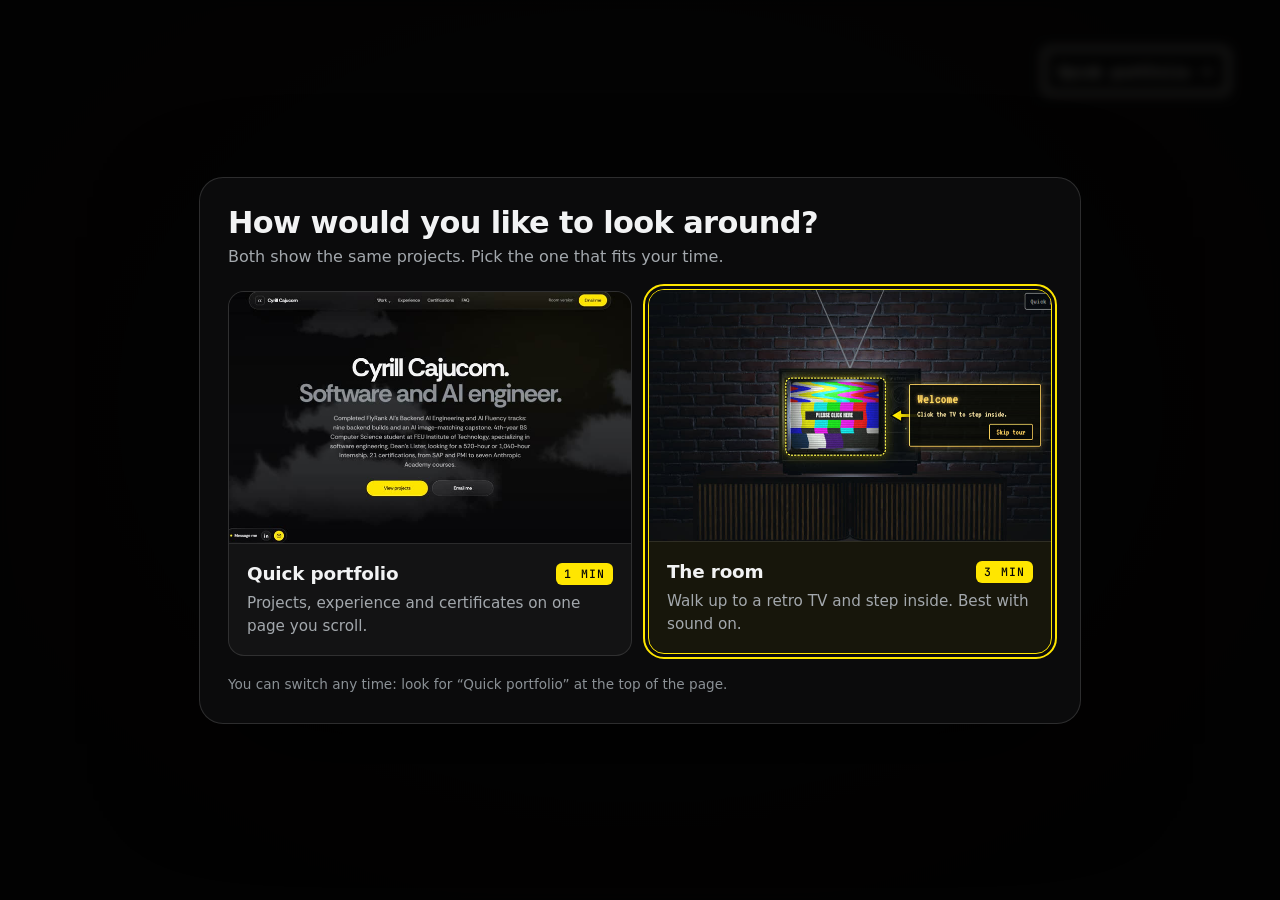
==== commit 186a104f: "Ask first-time visitors to pick the room or the quick portfolio - chooser.js, loaded by both pages: " ====
--- a/index.html
+++ b/index.html
@@ -43,6 +43,7 @@
   position: absolute; left: 16px; right: 16px; margin: 0; text-align: center; pointer-events: none;
   font: 400 clamp(18px, 2vw, 24px)/1.15 var(--mono); letter-spacing: .08em; color: var(--amber); text-shadow: 0 1px 3px #000;
 }
+.hint { font-size: clamp(20px, 2.3vw, 28px); color: #ffe9a6; text-shadow: 0 0 10px #000, 0 2px 4px #000; } /* the first thing a visitor must read */
 .hint { bottom: calc(14px + env(safe-area-inset-bottom, 0px)); transition: opacity .4s; }
 .loading { top: 50%; }
 .loading { left: 50%; right: auto; width: min(320px, calc(100% - 48px)); transform: translate(-50%, -50%); }
@@ -96,6 +97,8 @@
 #links[hidden] { display: none; }
 #links a { background: rgba(27,60,99,.85); color: #f4ecd8; border: 1.5px solid #f4ecd8; border-radius: 99px; padding: 11px 18px; min-height: 44px; box-sizing: border-box; font: 400 16px/1.2 Righteous, "Segoe UI", sans-serif; white-space: nowrap; text-decoration: none; box-shadow: 0 0 18px rgba(63,193,176,.35); } /* in the Projects box's colours */
 #links a:hover { background: #3fc1b0; color: #14284b; }
+#links a:first-child { background: var(--yellow); border-color: var(--yellow); color: #14284b; }
+#links a:first-child:hover { background: #fff36b; }
 @media (max-width: 600px) { #links { max-width: calc(100% - 186px); gap: 6px; } #links a { padding: 11px 9px; font-size: 16px; } }
 dialog .socials { display: flex; flex-wrap: wrap; gap: 8px; max-width: none; }
 @media (max-width: 600px), (max-height: 480px) { #back { min-height: 44px; padding: 7px 11px; font-size: 18px; } } /* still a full finger target, but no bigger than the cards around it */
@@ -139,8 +142,11 @@
 dialog .row { display: flex; flex-wrap: wrap; gap: 10px; margin-top: 22px; }
 dialog button, dialog .socials a { display: inline-flex; align-items: center; min-height: 44px; box-sizing: border-box; padding: 9px 18px; border: 1.5px solid #f4ecd8; border-radius: 99px; background: #1b3c63; color: #f4ecd8; font: 400 15px/1 Righteous, "Segoe UI", sans-serif; text-decoration: none; cursor: pointer; }
 dialog button:hover, dialog .socials a:hover { background: #27527a; }
-dialog button:not(.ghost) { background: #3fc1b0; color: #14284b; }
-dialog button:not(.ghost):hover { background: #62d8c8; }
+dialog button:not(.ghost) { background: var(--yellow); border-color: var(--yellow); color: #14284b; } /* one colour for the main action in every world: the TV's yellow */
+dialog button:not(.ghost):hover { background: #fff36b; }
+dialog .socials a.main, body:not(.in-works) dialog .socials a.main { background: var(--yellow); border-color: var(--yellow); color: #14284b; }
+dialog .socials a.main:hover, body:not(.in-works) dialog .socials a.main:hover { background: #fff36b; color: #14284b; }
+dialog .socials a.minor { min-height: 36px; padding: 5px 12px; font-size: 14px; opacity: .8; }
 dialog :focus-visible { outline-color: #ff8a5c; }
 body:not(.in-works) dialog:not(#zoom):not(#guide):not(#leave):not(#phone-reader):not(#phone-jump) { background: #0d0d0e; color: var(--paper); border: 2px solid var(--paper); border-radius: 8px; box-shadow: 6px 7px 0 rgba(0,0,0,.6), 0 18px 60px rgba(0,0,0,.7); }
 body:not(.in-works) dialog:not(#zoom):not(#guide):not(#leave):not(#phone-reader):not(#phone-jump)::backdrop { background: rgba(0,0,0,.72); }
@@ -259,8 +265,8 @@
   <h2 id="contact-title" class="tape">Say hello</h2>
   <p>Open to work, and looking for a 520-hour or 1,040-hour internship.</p>
   <p class="address" id="address">cyrillgerardc@gmail.com</p>
-  <p class="socials"><a href="https://www.linkedin.com/in/cyrillcajucom/" target="_blank" rel="noopener">LinkedIn</a><a href="https://github.com/cyrillcajucom" target="_blank" rel="noopener">GitHub</a><a href="https://www.facebook.com/cyrillgerardcajucom10" target="_blank" rel="noopener">Facebook</a><a href="https://discord.com/users/700210477288128593" target="_blank" rel="noopener">Discord</a><a href="https://mail.google.com/mail/?view=cm&amp;fs=1&amp;to=cyrillgerardc@gmail.com" target="_blank" rel="noopener">Gmail</a></p>
-  <div class="row"><button type="button" id="copy">Copy address</button><button type="button" class="ghost" data-close>Close</button></div>
+  <p class="socials"><a class="main" href="https://mail.google.com/mail/?view=cm&amp;fs=1&amp;to=cyrillgerardc@gmail.com" target="_blank" rel="noopener">Gmail</a><a href="https://www.linkedin.com/in/cyrillcajucom/" target="_blank" rel="noopener">LinkedIn</a><a href="https://github.com/cyrillcajucom" target="_blank" rel="noopener">GitHub</a><a class="minor" href="https://www.facebook.com/cyrillgerardcajucom10" target="_blank" rel="noopener">Facebook</a><a class="minor" href="https://discord.com/users/700210477288128593" target="_blank" rel="noopener">Discord</a></p>
+  <div class="row"><button type="button" id="copy" class="ghost">Copy address</button><button type="button" class="ghost" data-close>Close</button></div>
 </dialog>
 <dialog id="leave" data-look="resume" aria-labelledby="leave-title">
   <h2 id="leave-title">Leave the résumé?</h2>
@@ -1145,7 +1151,7 @@
   // What it is, and beside it (below it, when tall) the topics.
   const copyW = split ? w * .6 : w; g.font = `600 ${size}px ${WORKS_BODY}`; const copy = wrapLines(c.copy || COPY, copyW);
   const top = y;
-  for (const line of copy) { if (draw) text(g, line, x, y, size, WORKS_BODY, 'rgba(244,236,216,.94)', 'left'); y += size * 1.62; breaks.push(y - size * .81); }
+  for (const line of copy) { if (draw) text(g, line, x, y, size, WORKS_BODY, '#f4ecd8', 'left'); y += size * 1.62; breaks.push(y - size * .81); }
   const topics = c.topics || [], ts = Math.max(11, size * .78);
   let ty = split ? top - size * .5 : y + size * .6, tx = split ? x + w * .68 : x;
   if (topics.length) {
@@ -1174,7 +1180,7 @@
   const { c, p } = view, now = performance.now(), t = reduced ? 0 : now / 1000, ease = 1 - (1 - p) ** 3, split = W > H * 1.05 && W >= 760 && !(typeof mobileLayout === 'function' && mobileLayout());
   // The left side (all of it when tall), and the words' column.
   const lx = split ? Math.max(28, W * .05) : 0, lw = split ? W * .5 : W, mid = lx + lw / 2, colX = split ? W * .6 : Math.max(20, W * .07), colW = split ? W * .95 - colX : W - colX * 2;
-  const cw = split ? lw : Math.min(W - 40, 640), bodySize = Math.max(15, Math.min(19, (split ? colW : cw) * (split ? .042 : .03))), width = Math.min(cw, 640), caption = Math.max(15, Math.min(18, cw * .028));
+  const cw = split ? lw : Math.min(W - 40, 640), bodySize = Math.max(15, Math.min(split ? 21 : 19, (split ? colW : cw) * (split ? .044 : .03))), width = Math.min(cw, 640), caption = Math.max(15, Math.min(18, cw * .028));
   if (c.shots) worksLoadShots(c); // once; the pictures may not have loaded yet if the page opened without the list
   if (!c.shots) { const bw = Math.round(Math.min(cw, H * .62 * 1.6)); c.heroBmp = c.heroBmp || bitmap(c, bw, Math.round(bw * .62)); c.detailBmp = c.detailBmp || bitmap(c, cw, Math.round(cw * .46), 1.7); }
   g.font = `${bodySize}px ${WORKS_BODY}`;
@@ -2094,3 +2100,4 @@
 <script src="tour.js"></script>
 <script src="plain.js"></script>
 <script src="mobile.js"></script>
+<script src="chooser.js"></script>
